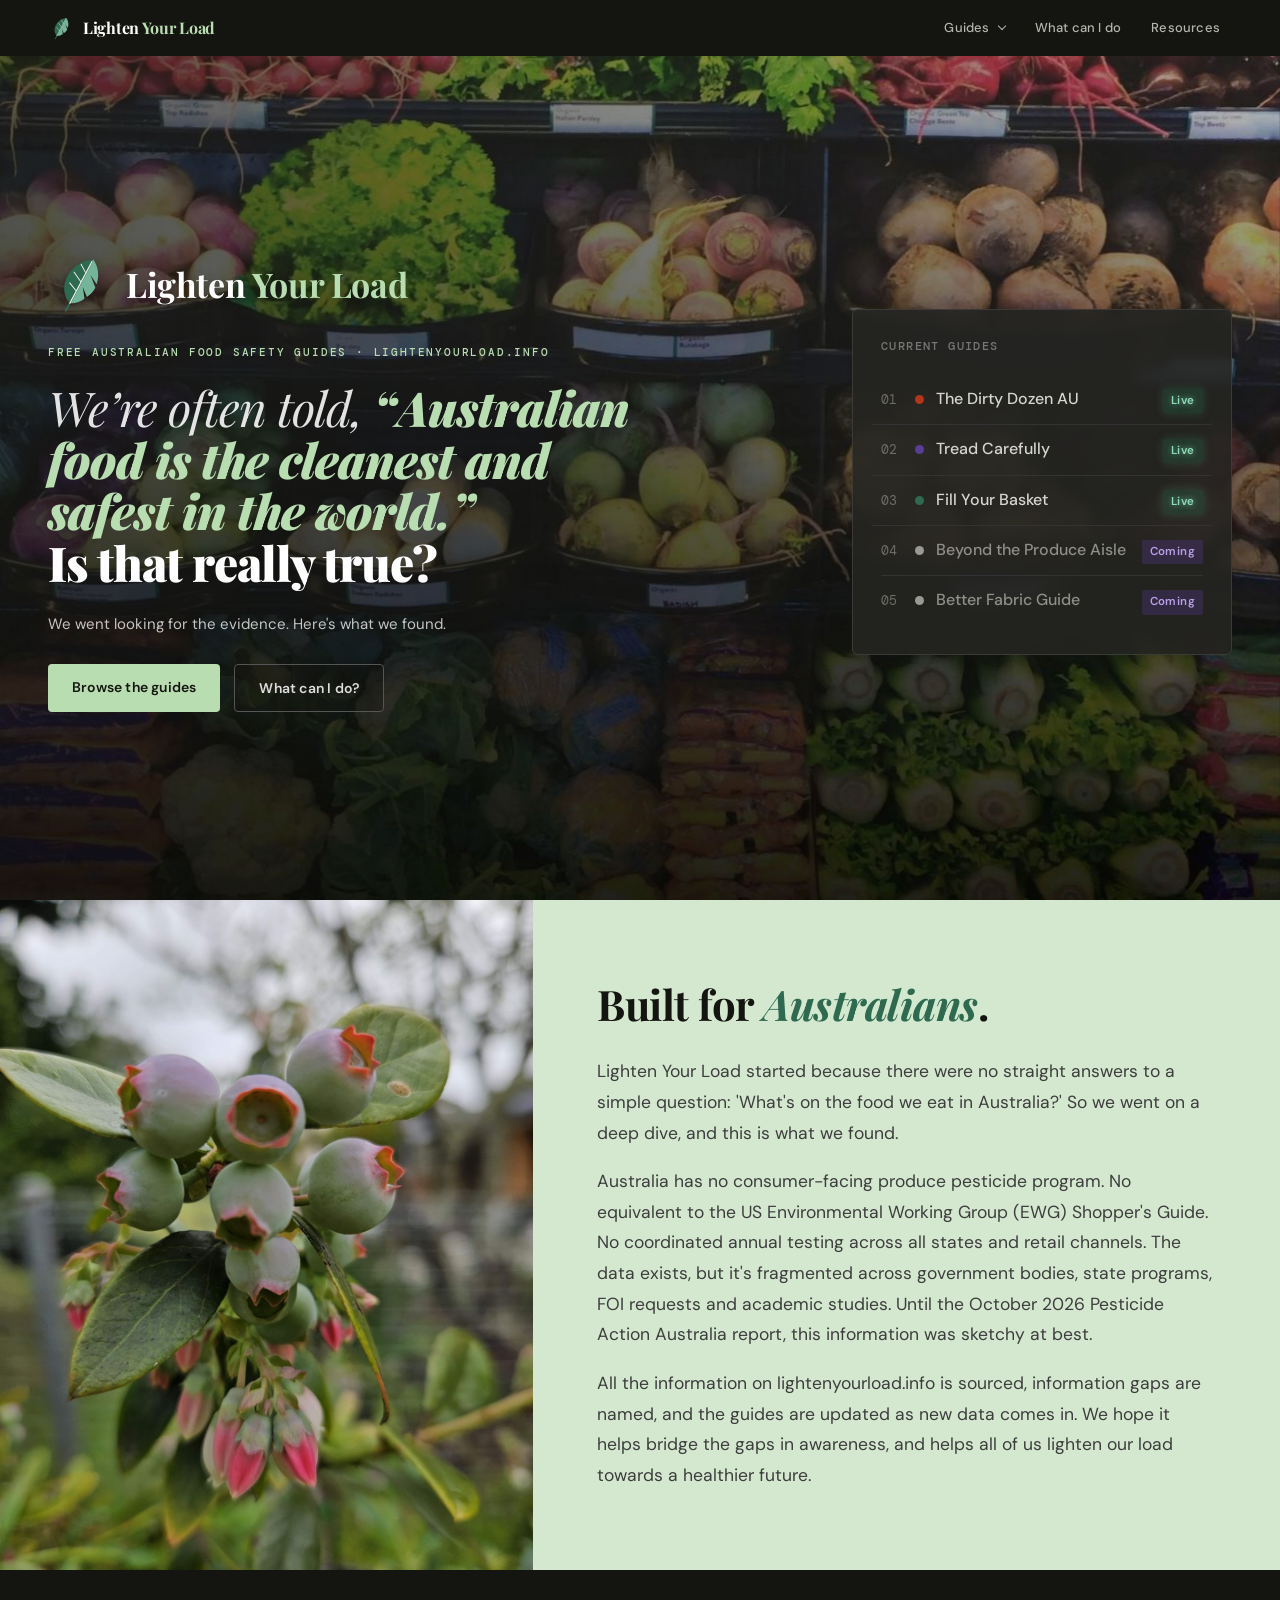
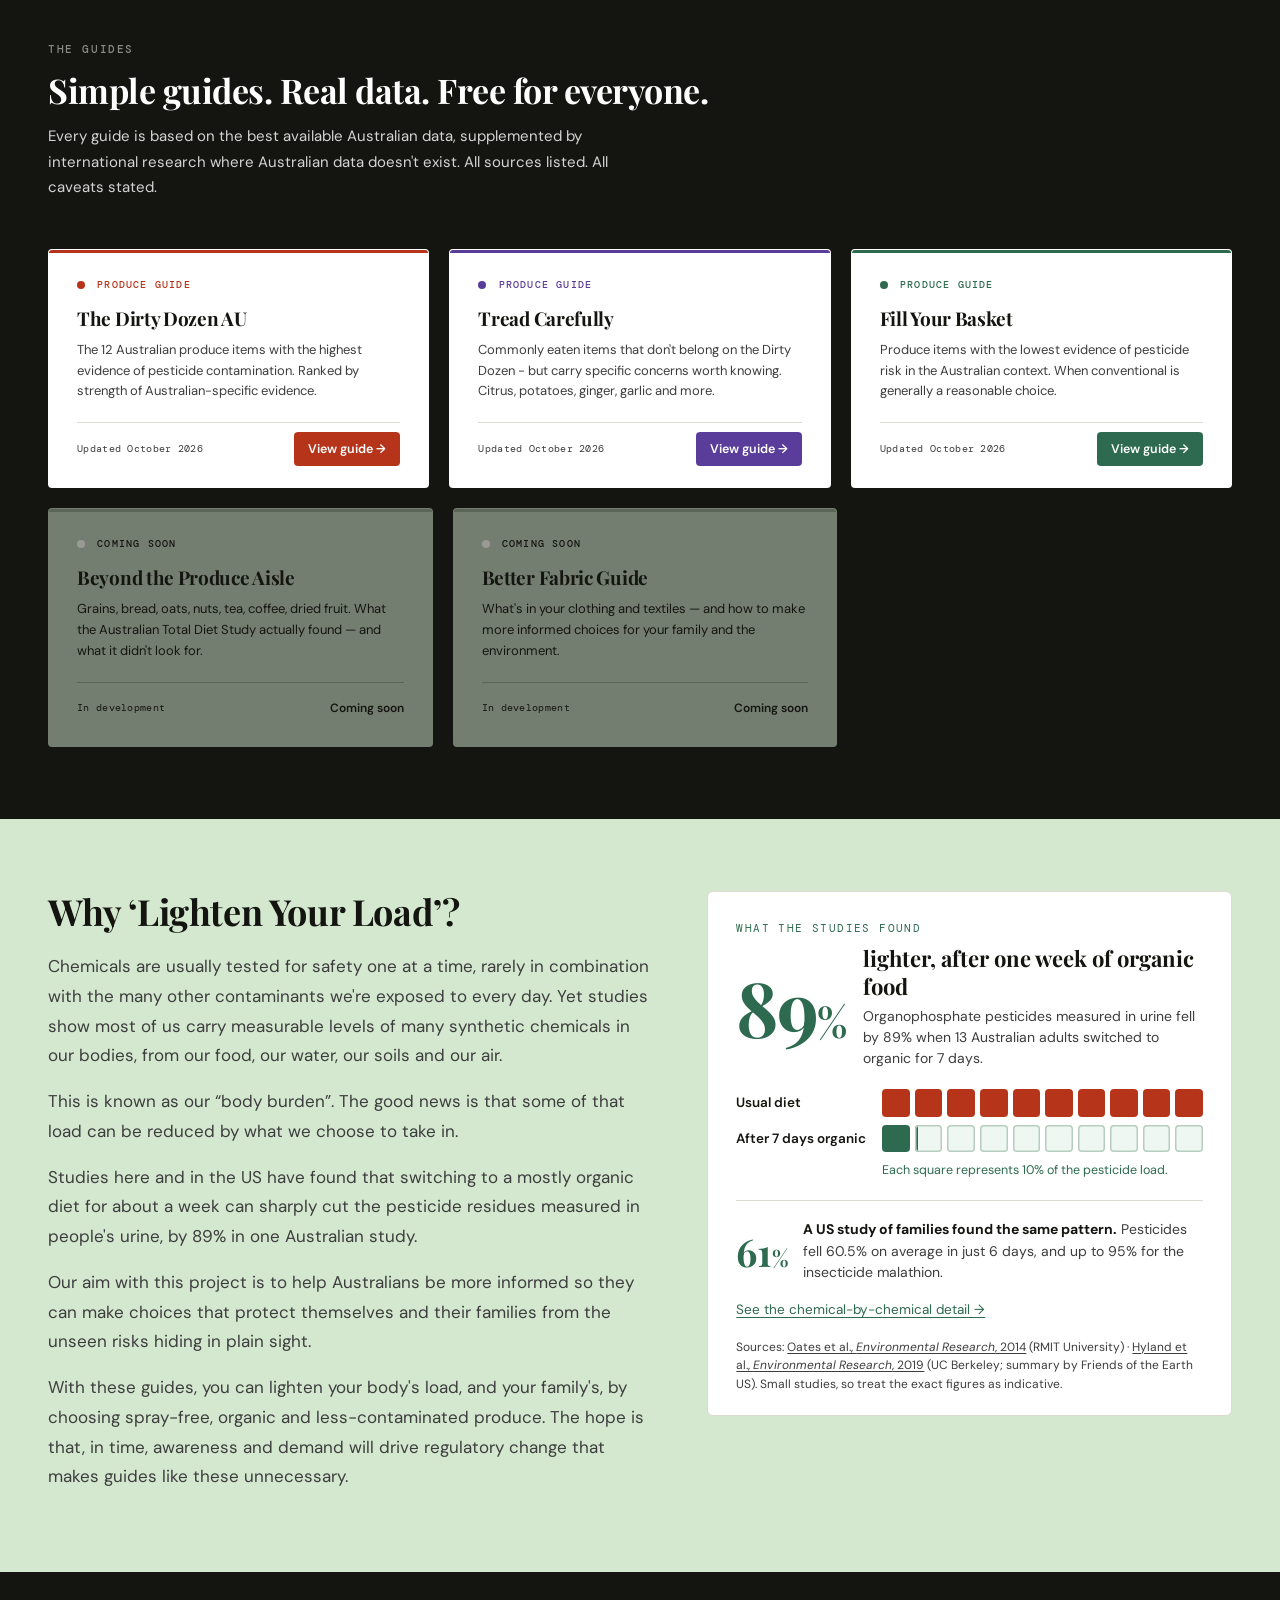
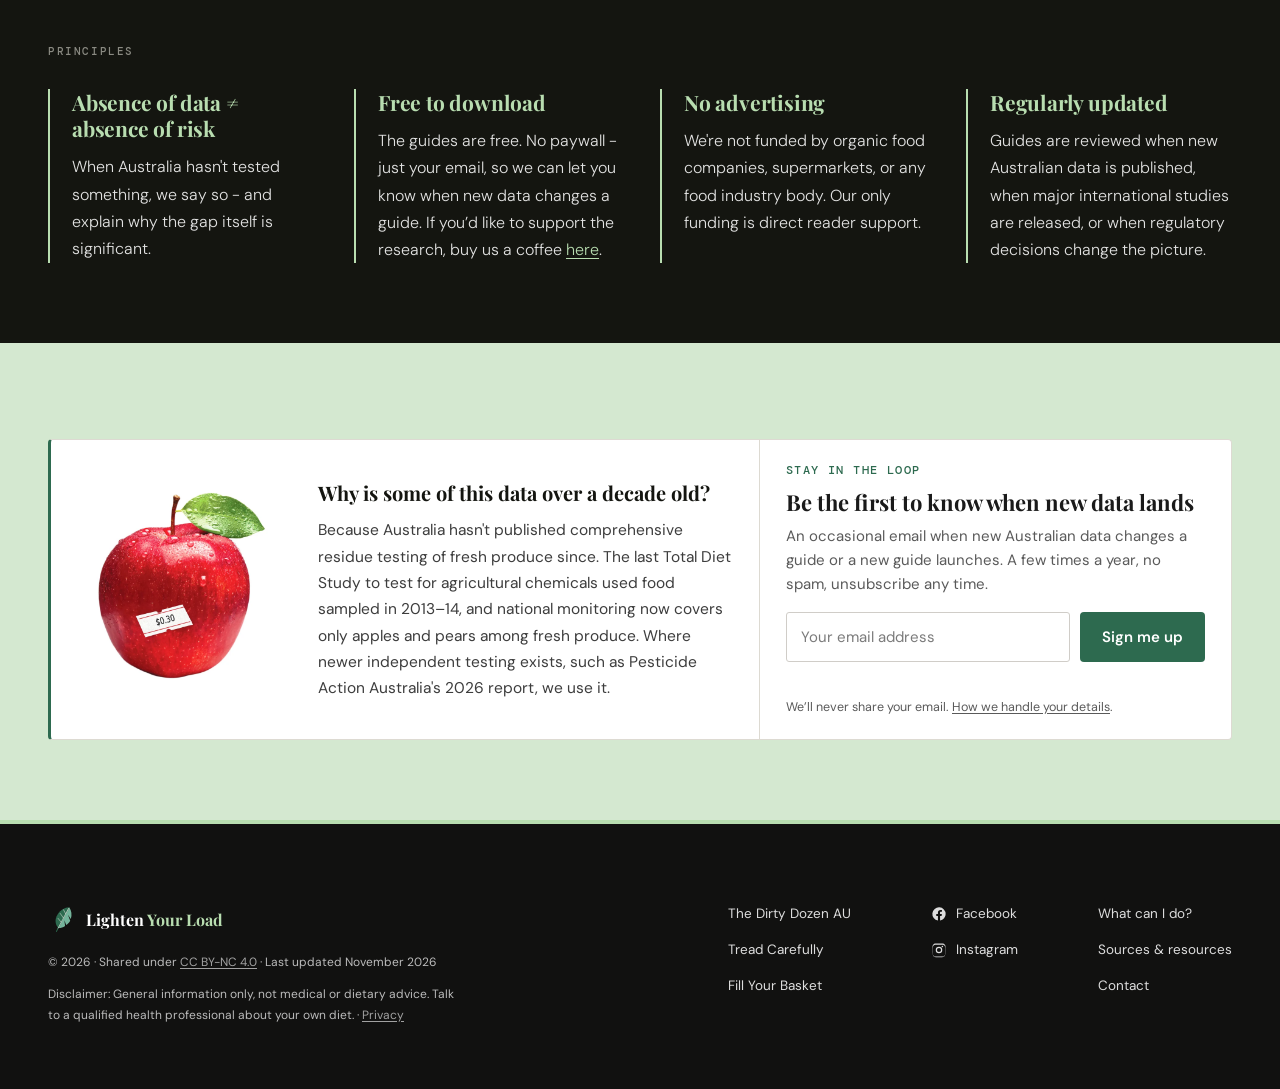
==== index.html @ ba997f18 "Homepage chart: '89% lighter' load chart with red/green squares; US detail behind a toggle Co-Author" ====
<!DOCTYPE html>
<html lang="en">
<head>
<meta charset="UTF-8">
<meta name="viewport" content="width=device-width, initial-scale=1.0">
<script src="analytics.js" async></script>
<title>Lighten Your Load — Free Australian Food Safety Guides</title>
<!-- Link previews (Facebook, LinkedIn, Bluesky, X, messaging apps) -->
<meta name="description" content="The Dirty Dozen, rebuilt from Australian evidence. Lighten Your Load started because there were no straight answers to a simple question: ‘What’s on the food we eat in Australia?’ So we went on a deep dive, and this is what we found.">
<link rel="canonical" href="https://lightenyourload.info/">
<meta property="og:type" content="website">
<meta property="og:site_name" content="Lighten Your Load">
<meta property="og:title" content="Lighten Your Load — Free Australian Food Safety Guides">
<meta property="og:description" content="The Dirty Dozen, rebuilt from Australian evidence. Lighten Your Load started because there were no straight answers to a simple question: ‘What’s on the food we eat in Australia?’ So we went on a deep dive, and this is what we found.">
<meta property="og:url" content="https://lightenyourload.info/">
<meta property="og:image" content="https://lightenyourload.info/og-home-2.jpg">
<meta property="og:image:width" content="1200">
<meta property="og:image:height" content="630">
<meta property="og:locale" content="en_AU">
<meta name="twitter:card" content="summary_large_image">
<script>document.documentElement.classList.add('js');</script>
<link href="https://fonts.googleapis.com/css2?family=Playfair+Display:ital,wght@0,400;0,700;0,900;1,400&family=DM+Sans:wght@300;400;500;600&family=DM+Mono:wght@400;500&display=swap" rel="stylesheet">
<style>
*,*::before,*::after{box-sizing:border-box;margin:0;padding:0}

:root {
  --ink:       #141510;
  --ink-mid:   #1a1a1a;
  --ink-muted: #3d3d3d;
  --bg:        #f8f6f0;
  --surface:   #ffffff;
  --rule:      #dddad2;
  --dirty:     #b5341a;
  --dirty-lt:  #fdf1ee;
  --tread:     #5a3d9a;
  --tread-lt:  #f5f2fd;
  --clean:     #2d6a4f;
  --clean-lt:  #eef7f2;
  --pantry:    #8a6520;
  --pantry-lt: #fdf5e6;
  --fabric:    #1a5a7a;
  --fabric-lt: #eaf4f8;
  --gold:      #b8ddb0;
  --green-bg:  #d4e8d0;   /* light strip colour */
  --dark-cell: #1e1e1b;   /* card colour on dark strips */
  --dark-rule: #2c2c28;   /* rules on dark strips */

  /* ── IMAGES: swap these paths for your own files ── */
  --hero-img:  url('hero-produce.jpg');
  --about-img: url('about.jpg');
}

html { scroll-behavior: smooth; }

body {
  font-family: 'DM Sans', sans-serif;
  background: var(--green-bg);
  color: var(--ink);
  line-height: 1.6;
}

/* ── NAV ── */
nav {
  background: var(--ink);
  padding: 0 48px;
  display: flex;
  align-items: center;
  justify-content: space-between;
  height: 56px;
  position: sticky;
  top: 0;
  z-index: 100;
}

.nav-logo {
  font-family: 'Playfair Display', serif;
  font-size: 16px;
  font-weight: 700;
  color: white;
  letter-spacing: -0.3px;
}

.nav-logo span { color: var(--gold); }

.nav-links {
  display: flex;
  gap: 32px;
  list-style: none;
}

.nav-links a {
  font-size: 13px;
  font-weight: 500;
  color: #aaa;
  text-decoration: none;
  letter-spacing: 0.3px;
  transition: color .2s;
}

.nav-links a:hover { color: white; }

/* ── HERO (strip 1: photo) ── */
.hero {
  /* dark overlay keeps the text readable over the photo;
     if the image is missing, the plain dark colour shows */
  background: #141510;
  isolation: isolate;   /* keeps the photo/overlay layers inside the hero */
  color: white;
  padding: 80px 48px 72px;
  min-height: min(calc(100vh - 56px), 900px);   /* fallback */
  min-height: min(calc(100svh - 56px), 900px);  /* fill the screen below the nav */
  display: grid;
  grid-template-columns: 1fr 380px;
  gap: 48px;
  align-items: center;
  position: relative;
  overflow: hidden;
}

/* photo layer: drifts slower than the page on scroll (parallax) */
.hero::before {
  content: '';
  position: absolute;
  inset: -18% 0 0 0;
  background: var(--hero-img) center / cover no-repeat;
  transform: translate3d(0, var(--parallax, 0px), 0);
  will-change: transform;
  filter: brightness(1.35) saturate(1.05);
  z-index: -2;
}

/* overlay layer: keeps the text readable */
.hero::after {
  content: '';
  position: absolute;
  inset: 0;
  background: linear-gradient(90deg, rgba(20,21,16,.62) 0%, rgba(20,21,16,.34) 55%, rgba(20,21,16,.10) 100%);
  z-index: -1;
}

.hero-brand { display: flex; align-items: center; gap: 14px; margin-bottom: 28px; }
.hero-brand img { width: 64px; height: 64px; filter: drop-shadow(0 2px 6px rgba(0,0,0,.35)); }
.hero-brand > span { font-family: 'Playfair Display', serif; font-size: 34px; font-weight: 700; color: #fff; letter-spacing: -0.4px; text-shadow: 0 2px 10px rgba(0,0,0,.35); }
.hero-brand > span span { color: var(--gold); }
@media (max-width: 767px) { .hero-brand { gap: 10px; margin-bottom: 20px; padding-right: 56px; } .hero-brand img { width: 44px; height: 44px; } .hero-brand > span { font-size: 24px; } }

.hero-kicker {
  font-family: 'DM Mono', monospace;
  font-size: 11px;
  font-weight: 500;
  letter-spacing: 1.8px;
  text-transform: uppercase;
  color: var(--gold);
  margin-bottom: 20px;
}

.hero h1 {
  font-family: 'Playfair Display', serif;
  font-size: 48px;
  font-weight: 900;
  line-height: 1.08;
  letter-spacing: -1px;
  margin-bottom: 24px;
}

.hero h1 em {
  display: block;
  font-style: italic;
  color: var(--gold);
  text-wrap: balance;   /* if it must wrap, break into even lines (no orphaned "world.") */
}

.hero h1 em .hero-lead {
  color: rgba(255,255,255,.88);
  font-weight: 400;
}

.hero-sub {
  font-size: 15px;
  font-weight: 400;
  color: rgba(255,255,255,.75);
  margin-bottom: 28px;
  line-height: 1.5;
}

.hero-actions {
  display: flex;
  gap: 14px;
  flex-wrap: wrap;
}

.btn {
  display: inline-block;
  padding: 12px 24px;
  border-radius: 4px;
  font-size: 14px;
  font-weight: 600;
  text-decoration: none;
  letter-spacing: 0.2px;
  transition: all .2s;
}

.btn-primary {
  background: var(--gold);
  color: var(--ink);
}

.btn-primary:hover { background: #a8d49e; }

.btn-ghost {
  border: 1px solid #555;
  color: #ddd;
  background: rgba(20,21,16,.35);
}

.btn-ghost:hover { border-color: #999; color: white; }

/* HERO CARD */
.hero-card {
  background: rgba(37,37,34,.88);
  backdrop-filter: blur(6px);
  -webkit-backdrop-filter: blur(6px);
  border: 1px solid #3a3a36;
  border-radius: 6px;
  padding: 28px;
}

.hero-card-title {
  font-family: 'DM Mono', monospace;
  font-size: 11.5px;
  font-weight: 500;
  letter-spacing: 1.4px;
  text-transform: uppercase;
  color: #777;
  margin-bottom: 18px;
}

.hero-stat-row {
  display: flex;
  align-items: baseline;
  gap: 12px;
  padding: 11px 0;
  border-bottom: 1px solid #333;
}

.hero-stat-row:last-child { border-bottom: none; }

/* live guides in the box are links */
a.hero-stat-row { color: inherit; text-decoration: none; margin: 0 -10px; padding-left: 10px; padding-right: 10px; border-radius: 3px; transition: background .2s; }
a.hero-stat-row:hover, a.hero-stat-row:focus-visible { background: rgba(255,255,255,.06); }
a.hero-stat-row:hover .stat-label, a.hero-stat-row:focus-visible .stat-label { color: #fff; }
a.hero-stat-row .stat-label::after { content: ' →'; opacity: 0; transition: opacity .2s; }
a.hero-stat-row:hover .stat-label::after, a.hero-stat-row:focus-visible .stat-label::after { opacity: .7; }

/* coming-soon rows: quieter text to match their grey dots */
div.hero-stat-row .stat-label { color: #8f8f88; }

/* live guides light up like neon: each dot and its Live badge flicker on in turn, then hum softly.
   Coming-soon dots stay still. */
.dot-dirty { --glow: #e0573a; }
.dot-tread { --glow: #9b7ae0; }
.dot-clean { --glow: #4fb889; }
@keyframes neon-on {
  0%, 9%, 13%, 24%, 33%   { opacity: .18; box-shadow: none; }
  10%, 12%, 25%, 32%      { opacity: 1; box-shadow: 0 0 6px var(--glow); }
  45%                     { opacity: 1; box-shadow: 0 0 6px var(--glow), 0 0 16px var(--glow); }
  100%                    { opacity: 1; box-shadow: 0 0 0 transparent; }   /* glow fades, leaving the crisp dot */
}
@keyframes neon-on-badge {
  0%, 9%, 13%, 24%, 33%   { opacity: .25; text-shadow: none; box-shadow: none; }
  10%, 12%, 25%, 32%      { opacity: 1; text-shadow: 0 0 6px rgba(125,204,168,.6); }
  45%, 100%               { opacity: 1; text-shadow: 0 0 6px rgba(125,204,168,.75), 0 0 14px rgba(125,204,168,.35); box-shadow: 0 0 10px rgba(79,184,137,.25); }
}
@keyframes neon-hum-badge {
  0%, 100% { text-shadow: 0 0 6px rgba(125,204,168,.75), 0 0 14px rgba(125,204,168,.35); box-shadow: 0 0 10px rgba(79,184,137,.25); }
  50%      { text-shadow: 0 0 4px rgba(125,204,168,.5),  0 0 9px rgba(125,204,168,.2);   box-shadow: 0 0 6px rgba(79,184,137,.15); }
}
a.hero-stat-row .stat-dot { opacity: .18; animation: neon-on 2.2s linear var(--d, .4s) forwards; }
a.hero-stat-row .badge-live { opacity: .25; animation: neon-on-badge 1.4s linear calc(var(--d, .4s) + .08s) forwards, neon-hum-badge 3.6s ease-in-out 3.4s infinite; }  /* once all three are lit, the Live markers glow up and down together */
a.hero-stat-row:nth-child(2) { --d: .4s; }
a.hero-stat-row:nth-child(3) { --d: 1.1s; }
a.hero-stat-row:nth-child(4) { --d: 1.8s; }
.badge-live { color: #8fdcb8; }
@media (prefers-reduced-motion: reduce) {
  a.hero-stat-row .stat-dot { animation: none; opacity: 1; }
  a.hero-stat-row .badge-live { animation: none; opacity: 1; text-shadow: 0 0 6px rgba(125,204,168,.6); }
}

.stat-num {
  font-family: 'DM Mono', monospace;
  font-size: 12.5px;
  color: #6e6e68;
  width: 22px;
  flex-shrink: 0;
}

.stat-dot {
  width: 9px;
  height: 9px;
  border-radius: 50%;
  flex-shrink: 0;
}

.dot-dirty { background: var(--dirty); }
.dot-tread { background: var(--tread); }
.dot-clean { background: var(--clean); }
.dot-soon  { background: #9a9a94; }

.stat-label {
  font-size: 16px;
  font-weight: 500;
  color: #d6d6d0;
  flex: 1;
}

.stat-badge {
  font-size: 11.5px;
  font-weight: 600;
  padding: 3px 8px;
  border-radius: 2px;
  letter-spacing: 0.4px;
}

.badge-live { background: rgba(45,106,79,0.3); }
.badge-soon { background: rgba(90,61,154,0.3); color: #b8a0e8; }

/* ── ABOUT STRIP (strip 2: light green) ── */
.about-strip {
  background: var(--green-bg);
  color: var(--ink);
  display: grid;
  grid-template-columns: minmax(0, 5fr) minmax(0, 7fr);
  align-items: stretch;
}

.about-media {
  background: var(--about-img) 50% 38% / cover no-repeat, var(--dark-cell); /* 38% keeps the berry cluster in frame */
  min-height: 420px;
}

.about-body {
  padding: 80px 64px;
  max-width: 820px;
}

.about-strip h2 {
  font-family: 'Playfair Display', serif;
  font-size: 42px;
  font-weight: 700;
  line-height: 1.15;
  letter-spacing: -0.5px;
  margin-bottom: 28px;
}

.about-strip h2 em { font-style: italic; color: var(--clean); }

.about-strip p {
  font-size: 17.5px;
  font-weight: 400;
  color: var(--ink-muted);
  line-height: 1.75;
  margin-bottom: 18px;
}

.about-strip p:last-child { margin-bottom: 0; }

/* ── SECTION HEADERS ── */
.section {
  padding: 72px 48px;
}

.section-kicker {
  font-family: 'DM Mono', monospace;
  font-size: 10.5px;
  font-weight: 500;
  letter-spacing: 1.6px;
  text-transform: uppercase;
  color: var(--ink-muted);
  margin-bottom: 12px;
}

.section-title {
  font-family: 'Playfair Display', serif;
  font-size: 34px;
  font-weight: 700;
  line-height: 1.15;
  letter-spacing: -0.5px;
  margin-bottom: 14px;
}

.section-desc {
  font-size: 15px;
  color: var(--ink-muted);
  max-width: 600px;
  line-height: 1.7;
  margin-bottom: 48px;
}

/* ── GUIDES (strip 3: dark) ── */
#guides { background: var(--ink); color: #fff; }
#guides .section-kicker { color: #8a8a82; }
#guides .section-desc { color: rgba(255,255,255,.82); }
#guides .guide-card { border-color: transparent; color: var(--ink); }
#guides .guide-card:hover { box-shadow: 0 10px 34px rgba(0,0,0,.45); }
#guides .card-coming { opacity: 1; background: rgba(212,232,208,.5); color: var(--ink); }  /* light strip green at 50% */
#guides .card-coming p, #guides .card-coming .guide-meta, #guides .card-coming .tag-coming, #guides .card-coming .action-coming { color: var(--ink); }
#guides .card-coming .guide-card-footer { border-top-color: rgba(20,21,16,.25); }
#guides .card-coming::before { background: rgba(20,21,16,.25); }
.guides-grid {
  display: grid;
  grid-template-columns: repeat(3, 1fr);
  gap: 20px;
  margin-bottom: 20px;
}

.guides-grid-bottom {
  display: grid;
  grid-template-columns: repeat(2, 1fr);
  gap: 20px;
  max-width: 66.66%;
}

.guide-card {
  background: var(--surface);
  border: 1px solid var(--rule);
  border-radius: 4px;
  padding: 28px;
  position: relative;
  overflow: hidden;
  transition: box-shadow .2s, transform .2s;
  text-decoration: none;
  color: inherit;
  display: block;
}

.guide-card:hover {
  box-shadow: 0 8px 32px rgba(0,0,0,0.10);
  transform: translateY(-2px);
}

.guide-card::before {
  content: '';
  position: absolute;
  top: 0; left: 0; right: 0;
  height: 3px;
}

.card-dirty::before   { background: var(--dirty); }
.card-tread::before   { background: var(--tread); }
.card-clean::before   { background: var(--clean); }
.card-coming::before  { background: var(--rule); }

.guide-tag {
  font-family: 'DM Mono', monospace;
  font-size: 9.5px;
  font-weight: 500;
  letter-spacing: 1.2px;
  text-transform: uppercase;
  margin-bottom: 14px;
  display: flex;
  align-items: center;
  gap: 8px;
}

.tag-dirty   { color: var(--dirty); }
.tag-tread   { color: var(--tread); }
.tag-clean   { color: var(--clean); }
.tag-coming  { color: var(--ink-muted); }

.guide-card h3 {
  font-family: 'Playfair Display', serif;
  font-size: 19px;
  font-weight: 700;
  line-height: 1.2;
  margin-bottom: 10px;
  letter-spacing: -0.3px;
}

.guide-card p {
  font-size: 13px;
  color: var(--ink-muted);
  line-height: 1.6;
  margin-bottom: 20px;
}

.guide-card-footer {
  display: flex;
  align-items: center;
  justify-content: space-between;
  padding-top: 16px;
  border-top: 1px solid var(--rule);
}

.guide-meta {
  font-family: 'DM Mono', monospace;
  font-size: 10px;
  color: var(--ink-muted);
  letter-spacing: 0.3px;
}

.guide-action {
  font-size: 12px;
  font-weight: 600;
  text-decoration: none;
  display: flex;
  align-items: center;
  gap: 4px;
}

.action-dirty   { color: var(--dirty); }
.action-tread   { color: var(--tread); }
.action-clean   { color: var(--clean); }
.action-coming  { color: var(--ink-muted); }

/* "View guide" as a small coloured button. The negative margin cancels the
   button's vertical padding, so the card footer keeps its original height. */
.action-dirty, .action-tread, .action-clean {
  color: #fff;
  padding: 7px 14px;
  margin: -7px 0;
  border-radius: 4px;
  font-size: 12.5px;
  transition: filter .2s;
}
.action-dirty { background: var(--dirty); }
.action-tread { background: var(--tread); }
.action-clean { background: var(--clean); }
.guide-card:hover .guide-action:not(.action-coming) { filter: brightness(.88); }

.card-coming {
  opacity: .65;
  cursor: default;
}
.card-coming:hover { transform: none; box-shadow: none; }

/* ── WHY (strip 4: light green) ── */
.why-section { background: var(--green-bg); color: var(--ink); padding: 72px 48px 80px; }
@media (max-width: 767px) { .why-section { padding: 48px 20px 56px; } }

/* ── PRINCIPLES (strip 5: dark) ── */
.principles-section {
  background: var(--ink);
  color: white;
  padding: 72px 48px 80px;
}

.principles-section .section-kicker { color: #8a8a82; margin-bottom: 28px; }

/* "Why Lighten Your Load?" intro at the top of the Principles strip */
.lyl-why { display: grid; grid-template-columns: minmax(0, 1.15fr) minmax(0, 1fr); gap: 56px; align-items: start; }
.lyl-why h2 { font-family: 'Playfair Display', serif; font-size: 36px; font-weight: 700; line-height: 1.15; letter-spacing: -0.4px; color: var(--ink); margin-bottom: 20px; }
.lyl-why p { font-size: 17px; font-weight: 400; line-height: 1.75; color: var(--ink-muted); margin-bottom: 16px; }
.lyl-why-text p:last-child { margin-bottom: 0; }

@media (max-width: 1000px) {
  .lyl-why { grid-template-columns: 1fr; gap: 32px; }
}
@media (max-width: 767px) {
  .lyl-why h2 { font-size: 27px; }
  .lyl-why p { font-size: 16px; }
}

.principles-grid {
  display: grid;
  grid-template-columns: repeat(4, 1fr);
  gap: 40px;
}

.principle {
  padding-left: 22px;
  border-left: 2px solid var(--gold);
}

.principle h4 {
  font-family: 'Playfair Display', serif;
  font-size: 21px;
  font-weight: 700;
  color: var(--gold);
  margin-bottom: 12px;
  letter-spacing: -0.2px;
  line-height: 1.25;
}

.principle p {
  font-size: 16px;
  font-weight: 300;
  color: rgba(255,255,255,.88);
  line-height: 1.7;
}

.principle a { color: var(--gold); text-decoration: underline; text-underline-offset: 3px; }
.principle a:hover { color: #fff; }

/* ── METHODOLOGY (strip 5: light green) ── */
.method-section {
  padding: 72px 48px 80px;
}

.method-grid {
  display: grid;
  grid-template-columns: repeat(5, 1fr);
  gap: 1px;
  margin-top: 40px;
  background: var(--rule);
  border: 1px solid var(--rule);
  border-radius: 4px;
  overflow: hidden;
}

.method-cell {
  background: var(--surface);
  padding: 24px;
}

.method-num {
  font-family: 'DM Mono', monospace;
  font-size: 28px;
  font-weight: 500;
  color: var(--clean);
  margin-bottom: 10px;
  line-height: 1;
}

.method-cell h4 {
  font-size: 14.5px;
  font-weight: 600;
  color: var(--ink);
  margin-bottom: 8px;
}

.method-cell p {
  font-size: 13.5px;
  color: var(--ink-muted);
  line-height: 1.6;
}

.stars {
  list-style: none;
  margin-top: 10px;
  display: flex;
  flex-direction: column;
  gap: 3px;
}

.stars li {
  font-size: 13.5px;
  color: var(--ink-muted);
}

.stars span {
  color: var(--clean);
  letter-spacing: 1px;
  display: inline-block;
  min-width: 56px;
}

.data-age {
  margin-top: 24px;
  background: var(--surface);
  border: 1px solid var(--rule);
  border-left: 3px solid var(--clean);
  border-radius: 4px;
  padding: 22px 26px;
}

.data-age h3 {
  font-family: 'Playfair Display', serif;
  font-size: 20px;
  font-weight: 700;
  color: var(--ink);
  margin-bottom: 8px;
}

.data-age p {
  font-size: 15.5px;
  line-height: 1.7;
  color: var(--ink-muted);
  max-width: 78ch;
}

.data-row {
  display: grid;
  grid-template-columns: minmax(0, 3fr) minmax(0, 2fr);
  margin-top: 24px;
  background: var(--surface);
  border: 1px solid var(--rule);
  border-left: 3px solid var(--clean);
  border-radius: 4px;
}

.data-row .data-age {
  margin-top: 0;
  background: none;
  border: 0;
  border-radius: 0;
}

.data-row .data-age {
  display: grid;
  grid-template-columns: 34% 1fr;
  padding: 0;
}

.data-age-img {
  width: 100%;
  height: 100%;
  min-height: 200px;
  object-fit: contain;
  padding: 18px 0 18px 22px;
  display: block;
}

.data-age-text { padding: 22px 26px; align-self: center; }

.signup-wrap--aside {
  padding: 22px 26px;
  border-left: 1px solid var(--rule);
}

@media (max-width: 820px) {
  .data-row { grid-template-columns: 1fr; }
  .data-row .data-age { grid-template-columns: 1fr; }
  .data-age-img { height: 190px; min-height: 0; object-fit: contain; object-position: center bottom; background: #fff; padding: 16px 0 0; margin-bottom: 0; }
  .data-age-text { padding-top: 10px; }
  .signup-wrap--aside {
    border-left: 0;
    border-top: 1px solid var(--rule);
    margin: 0 26px;
    padding: 20px 0 22px;
  }
}

.ai-note {
  margin-top: 24px;
  background: var(--surface);
  border: 1px solid var(--rule);
  border-left: 3px solid var(--clean);
  border-radius: 4px;
  padding: 20px 24px;
  max-width: 760px;
}

.ai-note h4 {
  font-family: 'DM Mono', monospace;
  font-size: 11px;
  font-weight: 500;
  letter-spacing: 1.4px;
  text-transform: uppercase;
  color: var(--clean);
  margin-bottom: 8px;
}

.ai-note p {
  font-size: 15px;
  color: var(--ink-mid);
  line-height: 1.65;
}

/* ── MOTION ── */
/* Hero eases in on load */
@keyframes rise {
  from { opacity: 0; transform: translateY(14px); }
  to   { opacity: 1; transform: none; }
}
.js .hero-kicker,
.js .hero h1,
.js .hero-sub,
.js .hero-actions,
.js .hero-card { animation: rise .9s cubic-bezier(.2,.65,.3,1) both; }
.js .hero h1      { animation-delay: .08s; }
.js .hero-sub     { animation-delay: .2s; }
.js .hero-actions { animation-delay: .3s; }
.js .hero-card    { animation-delay: .4s; }

/* Sections fade up as they scroll into view; --i staggers siblings */
.js [data-reveal] {
  opacity: 0;
  transform: translateY(18px);
  transition: opacity .8s cubic-bezier(.2,.65,.3,1), transform .8s cubic-bezier(.2,.65,.3,1);
  transition-delay: calc(var(--i, 0) * 90ms);
}
.js [data-reveal].is-visible {
  opacity: var(--reveal-to, 1);
  transform: none;
}
.card-coming { --reveal-to: .65; }

@media (prefers-reduced-motion: reduce) {
  .js .hero-kicker, .js .hero h1, .js .hero-sub, .js .hero-actions, .js .hero-card { animation: none; }
  .js [data-reveal] { opacity: var(--reveal-to, 1); transform: none; transition: none; }
  .hero::before { transform: none; }
}

@media print {
  .js [data-reveal], .js .hero-kicker, .js .hero h1, .js .hero-sub, .js .hero-actions, .js .hero-card {
    opacity: var(--reveal-to, 1) !important; transform: none !important; animation: none !important;
  }
  .hero::before { transform: none !important; }
}



/* ── LOAD CHART: big number + red/green squares (Nov 2026) ── */
.sr-only { position: absolute; width: 1px; height: 1px; overflow: hidden; clip: rect(0 0 0 0); white-space: nowrap; }
.load-hero { display: grid; grid-template-columns: auto minmax(0, 1fr); gap: 18px; align-items: center; margin: 4px 0 20px; }
.load-big { font-family: 'Playfair Display', serif; font-weight: 700; font-size: 76px; line-height: .9; letter-spacing: -2px; color: var(--clean); }
.load-big span { font-size: .55em; }
.load-hero .drop-title { margin-bottom: 6px; }
.load-hero .drop-desc { margin-bottom: 0 !important; }
.load-grid { display: grid; grid-template-columns: auto minmax(0, 1fr); gap: 8px 16px; align-items: center; }
.load-lab { font-size: 13.5px; font-weight: 600; color: var(--ink); white-space: nowrap; }
.load-blocks { display: grid; grid-template-columns: repeat(10, minmax(0, 1fr)); gap: 5px; }
.load-blocks i { display: block; aspect-ratio: 1; border-radius: 4px; background: var(--dirty); }
.load-blocks.after i { background: var(--clean-lt); box-shadow: inset 0 0 0 1.5px #b7cdbf; }
.load-blocks.after i.on { background: var(--clean); box-shadow: none; }
.load-blocks.after i.part { background: linear-gradient(90deg, var(--clean) 0 10%, var(--clean-lt) 10%); }
.load-key { grid-column: 2; font-size: 12.5px !important; font-weight: 600; color: var(--clean) !important; margin: 2px 0 0 !important; line-height: 1.4 !important; }
.load-us { display: grid; grid-template-columns: auto minmax(0, 1fr); gap: 14px; align-items: center; margin-top: 20px; padding-top: 18px; border-top: 1px solid var(--rule); }
.load-us-big { font-family: 'Playfair Display', serif; font-weight: 700; font-size: 38px; line-height: 1; color: var(--clean); }
.load-us-big span { font-size: .6em; }
.load-us p { font-size: 14px !important; line-height: 1.55 !important; color: var(--ink-muted); margin: 0 !important; }
.load-us strong { color: var(--ink); }
.load-detail { margin-top: 12px; }
.load-detail summary { cursor: pointer; font-size: 13.5px; color: var(--clean); text-decoration: underline; text-underline-offset: 3px; list-style: none; display: inline-block; }
.load-detail summary::-webkit-details-marker { display: none; }
.load-detail[open] summary { margin-bottom: 14px; }
@media (max-width: 600px) {
  .load-big { font-size: 60px; }
  .load-grid { grid-template-columns: minmax(0, 1fr); gap: 6px; }
  .load-key { grid-column: 1; }
  .load-blocks { gap: 4px; }
}

/* ── PESTICIDE DROP CHART (replaces video) ── */
.lyl-chart { margin: 0; background: var(--surface); border: 1px solid var(--rule); border-radius: 6px; padding: 28px 28px 22px; position: relative; }
.drop-kicker { font-family: 'DM Mono', monospace; font-size: 11px; letter-spacing: 1.4px; text-transform: uppercase; color: var(--clean); margin-bottom: 8px; }
.drop-title { font-family: 'Playfair Display', serif; font-size: 22px; line-height: 1.25; color: var(--ink); margin-bottom: 6px; }
.drop-desc { font-size: 14px !important; line-height: 1.5 !important; color: var(--ink-muted); margin-bottom: 18px !important; }
.drop-group + .drop-group { margin-top: 20px; padding-top: 16px; border-top: 1px solid var(--rule); }
.drop-study { font-size: 13px; color: var(--ink-muted); margin-bottom: 10px; }
.drop-study strong { color: var(--ink); }
.drop-list { list-style: none; margin: 0; padding: 0; display: flex; flex-direction: column; gap: 10px; }
.drop-row { display: grid; grid-template-columns: minmax(0, 11em) minmax(0, 1fr) 3.4em; align-items: center; gap: 12px; border-radius: 4px; outline: none; }
.drop-row:focus-visible { box-shadow: 0 0 0 2px var(--clean); }
.drop-label { font-size: 13.5px; line-height: 1.3; color: var(--ink); }
.drop-sub { display: block; font-size: 11.5px; color: var(--ink-muted); }
.drop-track { height: 14px; background: var(--clean-lt); border-radius: 0 4px 4px 0; }
.drop-bar { display: block; height: 100%; width: var(--v); background: var(--clean); border-radius: 0 4px 4px 0; transition: filter .15s; }
.drop-row:hover .drop-bar, .drop-row:focus-visible .drop-bar { filter: brightness(1.18); }
.drop-val { font-family: 'DM Mono', monospace; font-size: 14px; font-weight: 500; color: var(--ink); text-align: right; font-variant-numeric: tabular-nums; }
.drop-avg { font-size: 13.5px !important; margin: 12px 0 0 !important; color: var(--ink-muted); }
.drop-avg strong { color: var(--ink); }
.lyl-chart figcaption { margin-top: 16px; font-size: 12px; line-height: 1.55; color: var(--ink-muted); }
.lyl-chart figcaption a { color: inherit; text-decoration: underline; text-underline-offset: 2px; }
.drop-tip { position: absolute; z-index: 5; background: var(--ink); color: #fff; font-size: 12px; line-height: 1.4; padding: 6px 10px; border-radius: 4px; pointer-events: none; max-width: 260px; }
@media (max-width: 767px) {
  .lyl-chart { padding: 22px 18px 18px; }
  .drop-row { grid-template-columns: minmax(0, 1fr) 3.2em; row-gap: 4px; }
  .drop-label { grid-column: 1 / -1; }
  .drop-title { font-size: 19px; }
}

/* ── FOOTER COLUMNS ── */
/* Brand + disclaimer on the left; the three link groups clustered on the right, ending flush with the content above */
.footer-grid { display: flex; align-items: flex-start; column-gap: 80px; }
.footer-brand { flex: 0 1 420px; margin-right: auto; }
.footer-col li { display: flex; }
.footer-col a { line-height: 20px; white-space: nowrap; }
@media (min-width: 768px) and (max-width: 1100px) { .footer-grid { column-gap: 40px; } .footer-brand { flex-basis: 320px; } }
.footer-col h4 { font-family: 'DM Mono', monospace; font-size: 11px; font-weight: 500; letter-spacing: 1.4px; text-transform: uppercase; color: var(--gold); margin-bottom: 14px; }
.footer-col ul { list-style: none; margin: 0; padding: 0; display: flex; flex-direction: column; gap: 16px; }
.footer-col a { font-size: 13.5px; color: #ddd; text-decoration: none; display: inline-flex; align-items: center; gap: 9px; }
.footer-col a:hover, .footer-col a:focus-visible { color: #fff; text-decoration: underline; text-underline-offset: 3px; }
.footer-col svg { width: 16px; height: 16px; flex-shrink: 0; fill: currentColor; }
@media (max-width: 767px) { .footer-grid { display: grid; grid-template-columns: 1fr 1fr; gap: 32px 24px; } .footer-brand { grid-column: 1 / -1; } }

/* ── FOOTER ── */
footer {
  background: #111110;
  padding: 80px 48px 64px;
  border-top: 4px solid var(--gold);
}

.footer-brand h3 {
  font-family: 'Playfair Display', serif;
  font-size: 16px;
  font-weight: 700;
  color: white;
  margin-bottom: 18px;
}

.footer-brand h3 span { color: var(--gold); }

.footer-brand p {
  font-size: 12px;
  color: #bbb;
  line-height: 1.7;
  max-width: 560px;
}

.footer-brand p + p { margin-top: 12px; }

.footer-brand a { color: inherit; text-decoration: underline; text-underline-offset: 2px; opacity: .85; }

/* ── TABLET ── */
@media (max-width: 1100px) {
  .principles-grid { grid-template-columns: repeat(2, 1fr); gap: 32px 40px; }
  .method-grid { grid-template-columns: repeat(3, 1fr); }
  .about-body { padding: 64px 40px; }
  .about-strip h2 { font-size: 36px; }
}

/* ── MOBILE ── */
@media (max-width: 767px) {

  nav {
    padding: 0 16px;
    height: 48px;
  }
  .nav-links {
    gap: 12px;
    overflow-x: auto;
    -webkit-overflow-scrolling: touch;
    padding-right: 4px;
  }
  .nav-links a {
    font-size: 11px;
    white-space: nowrap;
  }

  .hero {
    grid-template-columns: 1fr;
    padding: 48px 20px 40px;
    gap: 32px;
    min-height: calc(100svh - 48px);
  }
  .hero::after {
    background: linear-gradient(180deg, rgba(20,21,16,.80) 0%, rgba(20,21,16,.65) 100%);
  }
  .hero h1 { font-size: 34px; letter-spacing: -0.5px; }
  .hero-card { padding: 20px; }
  .hero-stat-row { gap: 9px; }
  .stat-label { font-size: 15px; }
  .stat-num { width: 18px; }
  .btn { padding: 11px 20px; font-size: 14px; }

  .about-strip { grid-template-columns: 1fr; }
  .about-media { min-height: 220px; }
  .about-body { padding: 44px 20px 48px; }
  .about-strip h2 { font-size: 28px; margin-bottom: 20px; }
  .about-strip p { font-size: 16px; }

  .section { padding: 48px 20px; }
  .section-title { font-size: 26px; }
  .section-desc { font-size: 14px; margin-bottom: 32px; }

  .guides-grid { grid-template-columns: 1fr; }
  .guides-grid-bottom { grid-template-columns: 1fr; max-width: 100%; }
  .guide-card { padding: 20px; }

  .principles-section { padding: 48px 20px 56px; }
  .principle h4 { font-size: 19px; }
  .principle p { font-size: 15px; }
  .principles-grid { grid-template-columns: 1fr; gap: 24px; }

  .method-section { padding: 48px 20px; }
  .method-grid { grid-template-columns: 1fr 1fr; }

  footer { padding: 40px 20px 28px; }
}

@media (max-width: 420px) {
  .method-grid { grid-template-columns: 1fr; }
}
</style>
<link rel="stylesheet" href="signup.css">
<link rel="stylesheet" href="dots.css">
<link rel="stylesheet" href="mobile-nav.css">
<link rel="icon" href="favicon.svg" type="image/svg+xml">
<link rel="icon" href="favicon-32.png" sizes="32x32" type="image/png">
<link rel="apple-touch-icon" href="apple-touch-icon.png">
<link rel="stylesheet" href="nav.css">
</head>
<body>

<!-- NAV -->
<nav class="site-nav lyl-nav" aria-label="Main">
  <a href="index.html" class="logo nav-logo lyl-brand"><img src="lyl-mark.svg" alt="" width="26" height="26"><span class="lyl-word">Lighten <span>Your Load</span></span></a>
  <ul class="nav-links">
    <li class="has-sub"><a href="index.html#guides">Guides</a>
      <ul class="nav-sub">
        <li><a href="dirty-dozen.html"><span class="gdot gdot-dirty" aria-hidden="true"></span>The Dirty Dozen AU</a></li>
        <li><a href="tread-carefully.html"><span class="gdot gdot-tread" aria-hidden="true"></span>Tread Carefully</a></li>
        <li><a href="fill-your-basket.html"><span class="gdot gdot-clean" aria-hidden="true"></span>Fill Your Basket</a></li>
      </ul>
    </li>
    <li><a href="what-can-i-do.html">What can I do</a></li>
    <li><a href="resources.html">Resources</a></li>
  </ul>
</nav>

<!-- 1 · HERO (photo) -->
<section class="hero">
  <div class="hero-left">
    <div class="hero-brand"><img src="lyl-mark.svg" alt="" width="64" height="64"><span>Lighten <span>Your Load</span></span></div>
    <div class="hero-kicker">Free Australian food safety guides · lightenyourload.info</div>
    <h1><em><span class="hero-lead">We’re often told,</span> “Australian food is the cleanest and safest in the world.”</em>Is that really true?</h1>
    <p class="hero-sub">We went looking for the evidence. Here's what we found.</p>
    <div class="hero-actions">
      <a href="#guides" class="btn btn-primary">Browse the guides</a>
      <a href="what-can-i-do.html" class="btn btn-ghost">What can I do?</a>
    </div>
  </div>
  <div class="hero-card">
    <div class="hero-card-title">Current guides</div>
    <a class="hero-stat-row is-link" href="dirty-dozen.html">
      <span class="stat-num">01</span>
      <span class="stat-dot dot-dirty"></span>
      <span class="stat-label">The Dirty Dozen AU</span>
      <span class="stat-badge badge-live">Live</span>
    </a>
    <a class="hero-stat-row is-link" href="tread-carefully.html">
      <span class="stat-num">02</span>
      <span class="stat-dot dot-tread"></span>
      <span class="stat-label">Tread Carefully</span>
      <span class="stat-badge badge-live">Live</span>
    </a>
    <a class="hero-stat-row is-link" href="fill-your-basket.html">
      <span class="stat-num">03</span>
      <span class="stat-dot dot-clean"></span>
      <span class="stat-label">Fill Your Basket</span>
      <span class="stat-badge badge-live">Live</span>
    </a>
    <div class="hero-stat-row">
      <span class="stat-num">04</span>
      <span class="stat-dot dot-soon"></span>
      <span class="stat-label">Beyond the Produce Aisle</span>
      <span class="stat-badge badge-soon">Coming</span>
    </div>
    <div class="hero-stat-row">
      <span class="stat-num">05</span>
      <span class="stat-dot dot-soon"></span>
      <span class="stat-label">Better Fabric Guide</span>
      <span class="stat-badge badge-soon">Coming</span>
    </div>
  </div>
</section>

<!-- 2 · ABOUT (dark, full width, image left) -->
<section class="about-strip" id="about">
  <div class="about-media" aria-hidden="true"></div>
  <div class="about-body" data-reveal style="--i:0">
    <h2>Built for <em>Australians</em>.</h2>
    <p>Lighten Your Load started because there were no straight answers to a simple question: 'What's on the food we eat in Australia?' So we went on a deep dive, and this is what we found.</p>
    <p>Australia has no consumer-facing produce pesticide program. No equivalent to the US Environmental Working Group (EWG) Shopper's Guide. No coordinated annual testing across all states and retail channels. The data exists, but it's fragmented across government bodies, state programs, FOI requests and academic studies. Until the October 2026 Pesticide Action Australia report, this information was sketchy at best.</p>
    <p>All the information on lightenyourload.info is sourced, information gaps are named, and the guides are updated as new data comes in. We hope it helps bridge the gaps in awareness, and helps all of us lighten our load towards a healthier future.</p>
  </div>
</section>

<!-- 3 · GUIDES (light green) -->
<section class="section" id="guides">
  <div class="section-kicker" data-reveal>The guides</div>
  <h2 class="section-title" data-reveal>Simple guides. Real data. Free for everyone.</h2>
  <p class="section-desc" data-reveal>Every guide is based on the best available Australian data, supplemented by international research where Australian data doesn't exist. All sources listed. All caveats stated.</p>

  <div class="guides-grid">

    <a href="dirty-dozen.html" class="guide-card card-dirty" data-reveal style="--i:0">
      <div class="guide-tag tag-dirty"><span class="gdot gdot-dirty" aria-hidden="true"></span>Produce guide</div>
      <h3>The Dirty Dozen AU</h3>
      <p>The 12 Australian produce items with the highest evidence of pesticide contamination. Ranked by strength of Australian-specific evidence.</p>
      <div class="guide-card-footer">
        <span class="guide-meta">Updated October 2026</span>
        <span class="guide-action action-dirty">View guide →</span>
      </div>
    </a>

    <a href="tread-carefully.html" class="guide-card card-tread" data-reveal style="--i:1">
      <div class="guide-tag tag-tread"><span class="gdot gdot-tread" aria-hidden="true"></span>Produce guide</div>
      <h3>Tread Carefully</h3>
      <p>Commonly eaten items that don't belong on the Dirty Dozen - but carry specific concerns worth knowing. Citrus, potatoes, ginger, garlic and more.</p>
      <div class="guide-card-footer">
        <span class="guide-meta">Updated October 2026</span>
        <span class="guide-action action-tread">View guide →</span>
      </div>
    </a>

    <a href="fill-your-basket.html" class="guide-card card-clean" data-reveal style="--i:2">
      <div class="guide-tag tag-clean"><span class="gdot gdot-clean" aria-hidden="true"></span>Produce guide</div>
      <h3>Fill Your Basket</h3>
      <p>Produce items with the lowest evidence of pesticide risk in the Australian context. When conventional is generally a reasonable choice.</p>
      <div class="guide-card-footer">
        <span class="guide-meta">Updated October 2026</span>
        <span class="guide-action action-clean">View guide →</span>
      </div>
    </a>

  </div>

  <div class="guides-grid-bottom">

    <div class="guide-card card-coming" data-reveal style="--i:3">
      <div class="guide-tag tag-coming"><span class="gdot gdot-soon" aria-hidden="true"></span>Coming soon</div>
      <h3>Beyond the Produce Aisle</h3>
      <p>Grains, bread, oats, nuts, tea, coffee, dried fruit. What the Australian Total Diet Study actually found — and what it didn't look for.</p>
      <div class="guide-card-footer">
        <span class="guide-meta">In development</span>
        <span class="guide-action action-coming">Coming soon</span>
      </div>
    </div>

    <div class="guide-card card-coming" data-reveal style="--i:4">
      <div class="guide-tag tag-coming"><span class="gdot gdot-soon" aria-hidden="true"></span>Coming soon</div>
      <h3>Better Fabric Guide</h3>
      <p>What's in your clothing and textiles — and how to make more informed choices for your family and the environment.</p>
      <div class="guide-card-footer">
        <span class="guide-meta">In development</span>
        <span class="guide-action action-coming">Coming soon</span>
      </div>
    </div>

  </div>
</section>

<!-- 4 · WHY LIGHTEN YOUR LOAD (light green) -->
<section class="why-section" aria-label="Why Lighten Your Load">
    <div class="lyl-why" id="why" data-reveal>
      <div class="lyl-why-text">
        <h2>Why ‘Lighten Your Load’?</h2>
        <p>Chemicals are usually tested for safety one at a time, rarely in combination with the many other contaminants we're exposed to every day. Yet studies show most of us carry measurable levels of many synthetic chemicals in our bodies, from our food, our water, our soils and our air.</p>
        <p>This is known as our “body burden”. The good news is that some of that load can be reduced by what we choose to take in.</p>
        <p>Studies here and in the US have found that switching to a mostly organic diet for about a week can sharply cut the pesticide residues measured in people's urine, by 89% in one Australian study.</p>
        <p>Our aim with this project is to help Australians be more informed so they can make choices that protect themselves and their families from the unseen risks hiding in plain sight.</p>
        <p>With these guides, you can lighten your body's load, and your family's, by choosing spray-free, organic and less-contaminated produce. The hope is that, in time, awareness and demand will drive regulatory change that makes guides like these unnecessary.</p>
      </div>
      <figure class="lyl-chart" aria-labelledby="drop-title">
        <div class="drop-kicker">What the studies found</div>
        <div class="load-hero">
          <div class="load-big" aria-hidden="true">89<span>%</span></div>
          <div>
            <h3 id="drop-title" class="drop-title"><span class="sr-only">89% </span>lighter, after one week of organic food</h3>
            <p class="drop-desc">Organophosphate pesticides measured in urine fell by 89% when 13 Australian adults switched to organic for 7 days.</p>
          </div>
        </div>
        <div class="load-grid" role="img" aria-label="Usual diet: 10 of 10 squares. After 7 days organic: just over 1 of 10 squares.">
          <div class="load-lab">Usual diet</div>
          <div class="load-blocks"><i></i><i></i><i></i><i></i><i></i><i></i><i></i><i></i><i></i><i></i></div>
          <div class="load-lab">After 7 days organic</div>
          <div class="load-blocks after"><i class="on"></i><i class="part"></i><i></i><i></i><i></i><i></i><i></i><i></i><i></i><i></i></div>
          <div></div>
          <p class="load-key">Each square represents 10% of the pesticide load.</p>
        </div>
        <div class="load-us">
          <div class="load-us-big" aria-hidden="true">61<span>%</span></div>
          <p><strong>A US study of families found the same pattern.</strong> Pesticides fell 60.5% on average in just 6 days, and up to 95% for the insecticide malathion.</p>
        </div>
        <details class="load-detail">
          <summary>See the chemical-by-chemical detail →</summary>
          <div class="drop-study"><strong>United States</strong> · 16 adults and children · 6 days · drop in each pesticide measured</div>
          <ul class="drop-list">
        <li class="drop-row" tabindex="0" data-tip="United States, 16 people, 6 days: Malathion (organophosphate) down 95%">
          <span class="drop-label">Malathion <span class="drop-sub">organophosphate</span></span>
          <span class="drop-track"><span class="drop-bar" style="--v:95%"></span></span>
          <span class="drop-val">−95%</span>
        </li>
        <li class="drop-row" tabindex="0" data-tip="United States, 16 people, 6 days: Clothianidin (neonicotinoid) down 83%">
          <span class="drop-label">Clothianidin <span class="drop-sub">neonicotinoid</span></span>
          <span class="drop-track"><span class="drop-bar" style="--v:83%"></span></span>
          <span class="drop-val">−83%</span>
        </li>
        <li class="drop-row" tabindex="0" data-tip="United States, 16 people, 6 days: Organophosphate insecticides (all measured) down 70%">
          <span class="drop-label">Organophosphate insecticides <span class="drop-sub">all measured</span></span>
          <span class="drop-track"><span class="drop-bar" style="--v:70%"></span></span>
          <span class="drop-val">−70%</span>
        </li>
        <li class="drop-row" tabindex="0" data-tip="United States, 16 people, 6 days: Chlorpyrifos (organophosphate) down 61%">
          <span class="drop-label">Chlorpyrifos <span class="drop-sub">organophosphate</span></span>
          <span class="drop-track"><span class="drop-bar" style="--v:61%"></span></span>
          <span class="drop-val">−61%</span>
        </li>
        <li class="drop-row" tabindex="0" data-tip="United States, 16 people, 6 days: Pyrethroid insecticides (general marker, 3-PBA) down 43%">
          <span class="drop-label">Pyrethroid insecticides <span class="drop-sub">general marker, 3-PBA</span></span>
          <span class="drop-track"><span class="drop-bar" style="--v:43%"></span></span>
          <span class="drop-val">−43%</span>
        </li>
        <li class="drop-row" tabindex="0" data-tip="United States, 16 people, 6 days: 2,4-D (herbicide) down 37%">
          <span class="drop-label">2,4-D <span class="drop-sub">herbicide</span></span>
          <span class="drop-track"><span class="drop-bar" style="--v:37%"></span></span>
          <span class="drop-val">−37%</span>
        </li>
          </ul>
          <p class="drop-avg">Average across everything measured: <strong>down 60.5%</strong></p>
        </details>
        <figcaption>Sources: <a href="https://doi.org/10.1016/j.envres.2014.03.021" target="_blank" rel="noopener">Oates et al., <em>Environmental Research</em>, 2014</a> (RMIT University) · <a href="https://foe.org/wp-content/uploads/2019/01/OrganicForAll_report_Final.pdf" target="_blank" rel="noopener">Hyland et al., <em>Environmental Research</em>, 2019</a> (UC Berkeley; summary by Friends of the Earth US). Small studies, so treat the exact figures as indicative.</figcaption>
        <div class="drop-tip" role="tooltip" hidden></div>
      </figure>
    </div>
</section>

<!-- 5 · PRINCIPLES (dark) -->
<section class="principles-section" aria-label="Principles">
  <div class="principles-inner">
    <div class="section-kicker" data-reveal>Principles</div>
    <div class="principles-grid">
      <div class="principle" data-reveal style="--i:0">
        <h4>Absence of data ≠ absence of risk</h4>
        <p>When Australia hasn't tested something, we say so - and explain why the gap itself is significant.</p>
      </div>
      <div class="principle" data-reveal style="--i:1">
        <h4>Free to download</h4>
        <p>The guides are free. No paywall - just your email, so we can let you know when new data changes a guide. If you’d like to support the research, buy us a coffee <a href="https://donate.stripe.com/bJe14p7XW8u0g5ggFU3sI01" target="_blank" rel="noopener">here</a>.</p>
      </div>
      <div class="principle" data-reveal style="--i:2">
        <h4>No advertising</h4>
        <p>We're not funded by organic food companies, supermarkets, or any food industry body. Our only funding is direct reader support.</p>
      </div>
      <div class="principle" data-reveal style="--i:3">
        <h4>Regularly updated</h4>
        <p>Guides are reviewed when new Australian data is published, when major international studies are released, or when regulatory decisions change the picture.</p>
      </div>
    </div>
  </div>
</section>

<!-- 6 · METHODOLOGY (light green) -->
<section class="method-section" id="methodology">
  <!-- Methodology parked (hidden) until the confidence ratings are live in the guides -->
  <div class="method-parked" hidden>
  <div class="section-kicker" data-reveal>How we work</div>
  <h2 class="section-title" data-reveal>Methodology</h2>
  <p class="section-desc" data-reveal>Every ranking is based on the best available evidence, with a clear statement of confidence. We don't pretend the data is better than it is.</p>

  <div class="method-grid">
    <div class="method-cell" data-reveal style="--i:0">
      <div class="method-num">01</div>
      <h4>Australian data first</h4>
      <p>FSANZ Total Diet Studies, APVMA MRL register, National Residue Survey, FOI-obtained government data, Friends of the Earth Melbourne, CHOICE, state-based monitoring programs, and Pesticide Action Australia's 2026 residue report.</p>
    </div>
    <div class="method-cell" data-reveal style="--i:1">
      <div class="method-num">02</div>
      <h4>International proxy where AU data absent</h4>
      <p>When Australian data doesn't exist, we use EWG (US), EFSA (EU), Canadian CFIA, and peer-reviewed research — and clearly label every such instance.</p>
    </div>
    <div class="method-cell" data-reveal style="--i:2">
      <div class="method-num">03</div>
      <h4>Biology-based inference</h4>
      <p>Where no residue data exists, we consider skin type, pest pressure, systemic vs. contact pesticide use, and post-harvest treatment practices.</p>
    </div>
    <div class="method-cell" data-reveal style="--i:3">
      <div class="method-num">04</div>
      <h4>Confidence ratings throughout</h4>
      <p>Every item is rated by evidence strength.</p>
      <ul class="stars">
        <li><span>★★★★</span> strong AU data</li>
        <li><span>★★★</span> reasonable</li>
        <li><span>★★</span> international proxy</li>
        <li><span>★</span> inference only</li>
      </ul>
    </div>
    <div class="method-cell" data-reveal style="--i:4">
      <div class="method-num">05</div>
      <h4>Rankings reflect the flesh you eat</h4>
      <p>Following standard testing practice, produce is washed or peeled before residue testing - so rankings reflect what reaches you when eating normally. Skins and peels may carry higher residues than the flesh.</p>
    </div>
  </div>

  </div>

  <div class="data-row">
    <div class="data-age" id="data-age" data-reveal>
      <img class="data-age-img" src="data-age-apple.webp" alt="A glossy fresh apple wearing an old $0.30 price sticker" width="720" height="720" loading="lazy">
      <div class="data-age-text">
        <h3>Why is some of this data over a decade old?</h3>
        <p>Because Australia hasn't published comprehensive residue testing of fresh produce since. The last Total Diet Study to test for agricultural chemicals used food sampled in 2013–14, and national monitoring now covers only apples and pears among fresh produce. Where newer independent testing exists, such as Pesticide Action Australia's 2026 report, we use it.</p>
      </div>
    </div>
    <!-- EMAIL SIGN-UP (styles: signup.css, behaviour + form settings: signup.js) -->
    <div class="signup-wrap signup-wrap--aside" hidden>
      <div class="signup-kicker">Stay in the loop</div>
      <h3>Be the first to know when new data lands</h3>
      <p class="signup-intro">An occasional email when new Australian data changes a guide or a new guide launches. A few times a year, no spam, unsubscribe any time.</p>
      <form class="signup" data-location="home-data-age" novalidate>
        <div class="signup-row">
          <label class="signup-hp" aria-hidden="true">Leave blank <input class="signup-hp" type="text" tabindex="-1" autocomplete="off"></label>
          <input type="email" name="email" required autocomplete="email" placeholder="Your email address" aria-label="Email address">
          <button type="submit">Sign me up</button>
        </div>
        <p class="signup-msg" aria-live="polite"></p>
        <p class="signup-small">We’ll never share your email. <a href="privacy.html">How we handle your details</a>.</p>
      </form>
    </div>
  </div>
</section>

<!-- ═══════════ PARKED BLOCKS (hidden, kept for later) ═══════════

AI DISCLOSURE (for a footer column; .ai-note CSS is still in place)
  How AI is used: I research and write these guides with help from AI tools (Claude, by Anthropic) to compile datasets, cross-check figures and build this site.
  [Possible second sentence, confirm it matches your process: "Every claim is checked against its primary source by me before it's published."]

CONFIDENCE RATING KEY
  <div style="margin-top:24px;border:1px solid var(--rule);border-radius:4px;overflow:hidden;background:var(--surface)">
    <div style="background:var(--ink);padding:10px 20px;border-bottom:1px solid var(--rule)">
      <span style="font-family:'DM Mono',monospace;font-size:12px;font-weight:700;letter-spacing:1px;text-transform:uppercase;color:white">Data Confidence Rating Key</span>
    </div>
    <div style="display:grid;grid-template-columns:repeat(4,1fr);gap:0">
      <div style="padding:16px 20px;border-right:1px solid var(--rule)">
        <div style="font-size:16px;letter-spacing:2px;margin-bottom:6px;color:#2d6a4f">★★★★</div>
        <div style="font-size:14px;font-weight:600;color:var(--ink);margin-bottom:3px">Strong AU data</div>
        <div style="font-size:14px;color:var(--ink-muted);line-height:1.5">Direct Australian testing — FSANZ ATDS, NRS, FOI-obtained government data, or peer-reviewed AU research</div>
      </div>
      <div style="padding:16px 20px;border-right:1px solid var(--rule)">
        <div style="font-size:16px;letter-spacing:2px;margin-bottom:6px;color:#d4700a">★★★<span style="color:var(--rule)">★</span></div>
        <div style="font-size:14px;font-weight:600;color:var(--ink);margin-bottom:3px">Reasonable AU data</div>
        <div style="font-size:14px;color:var(--ink-muted);line-height:1.5">Some Australian data exists, supplemented by strong international findings from EWG, EFSA or CFIA</div>
      </div>
      <div style="padding:16px 20px;border-right:1px solid var(--rule)">
        <div style="font-size:16px;letter-spacing:2px;margin-bottom:6px;color:#c8a000">★★<span style="color:var(--rule)">★★</span></div>
        <div style="font-size:14px;font-weight:600;color:var(--ink);margin-bottom:3px">International proxy</div>
        <div style="font-size:14px;color:var(--ink-muted);line-height:1.5">No meaningful AU data available — ranking draws on international research and clearly labels this limitation</div>
      </div>
      <div style="padding:16px 20px">
        <div style="font-size:16px;letter-spacing:2px;margin-bottom:6px;color:#aaa9a4">★<span style="color:var(--rule)">★★★</span></div>
        <div style="font-size:14px;font-weight:600;color:var(--ink);margin-bottom:3px">Biology-based inference</div>
        <div style="font-size:14px;color:var(--ink-muted);line-height:1.5">Very thin data globally — ranking based on skin type, pest pressure, and systemic pesticide use patterns</div>
      </div>
    </div>
  </div>

SUPPORT SECTION
<section class="support-section" id="support">
  <div class="section-kicker" data-reveal>Support the research</div>
  <h2 class="section-title" data-reveal>Help keep this going.</h2>
  <p class="section-desc" data-reveal>The guides are free and will stay that way. Reader support funds ongoing research, data updates, FOI requests, and new guides — so every Australian family can make more informed choices.</p>
  <div class="support-grid">
    <div class="support-card">
      <span class="support-icon">☕</span>
      <h3>Buy me a coffee</h3>
      <div class="support-price">One-off · Any amount</div>
      <p>A simple thank you that helps keep the lights on and the research moving.</p>
      <ul><li>No account required</li><li>One-off, no commitment</li><li>Direct to the researcher</li></ul>
      <a href="https://www.paypal.com/ncp/payment/A8HM5QCLVZCZS" class="btn-support btn-coffee">Custom contribution</a>
    </div>
    <div class="support-card featured">
      <span class="support-icon">📄</span>
      <h3>Printable PDF Bundle</h3>
      <div class="support-price">From $9 — one-off</div>
      <p>All four guides as beautifully formatted, print-optimised PDFs — including the wallet reference card.</p>
      <ul><li>All current guides included</li><li>Print-optimised, toner-friendly</li><li>Wallet card included</li><li>Updated versions free forever</li></ul>
      <a href="#" class="btn-support btn-pdf">Get the PDF bundle</a>
    </div>
    <div class="support-card">
      <span class="support-icon">🔬</span>
      <h3>Research Sponsor</h3>
      <div class="support-price">From $8/month</div>
      <p>Fund ongoing research — new guides, FOI requests, data verification, and access to expert sources.</p>
      <ul><li>Early access to new guides</li><li>Monthly research update</li><li>Named in acknowledgements</li><li>Cancel any time</li></ul>
      <a href="#" class="btn-support btn-sponsor">Become a sponsor</a>
    </div>
  </div>
</section>
(Its CSS — .support-section, .support-grid, .support-card, .btn-support etc. — was unused and has been removed; ask Claude to restore it when you bring this back.)

SOCIAL STRIP
<section class="social-strip">
  <div class="social-text">
    <h3>Follow for updates</h3>
    <p>New guides, data updates, and what Australia's regulators aren't telling you.</p>
  </div>
  <div class="social-links">
    <a href="#" class="social-btn">📷 Instagram</a>
    <a href="#" class="social-btn">🧵 Threads</a>
    <a href="#" class="social-btn">🦋 BlueSky</a>
    <a href="#" class="social-btn">📘 Facebook</a>
  </div>
</section>

FOOTER LINK COLUMNS
  Guides: The Dirty Dozen AU · Tread Carefully · Fill Your Basket · Beyond the Produce Aisle · Better Fabric Guide
  About: Methodology · Data sources · Corrections policy · About the researcher · Contact
  Support: PDF bundle · Buy me a coffee · Research sponsorship · For health practitioners

═══════════════════════════════════════════════════════════════ -->

<!-- FOOTER (dark) -->
<footer>
  <div class="footer-grid">
  <div class="footer-brand">
    <h3><img class="lyl-footer-mark" src="lyl-mark.svg" alt="" width="30" height="30">Lighten <span>Your Load</span></h3>
    <p>© 2026 · Shared under <a href="https://creativecommons.org/licenses/by-nc/4.0/" target="_blank" rel="noopener">CC BY-NC 4.0</a> · Last updated November 2026</p>
    <p>Disclaimer: General information only, not medical or dietary advice. Talk to a qualified health professional about your own diet. · <a href="privacy.html">Privacy</a></p>
  </div>
    <div class="footer-col" role="navigation" aria-label="Footer">
      <ul>
        <li><a href="dirty-dozen.html">The Dirty Dozen AU</a></li>
        <li><a href="tread-carefully.html">Tread Carefully</a></li>
        <li><a href="fill-your-basket.html">Fill Your Basket</a></li>
      </ul>
    </div>
    <div class="footer-col">
      <ul>
        <li><a href="https://www.facebook.com/lightenyourloadinfo" target="_blank" rel="noopener"><svg viewBox="0 0 24 24" aria-hidden="true"><path d="M22 12a10 10 0 1 0-11.6 9.9v-7H7.9V12h2.5V9.8c0-2.5 1.5-3.9 3.8-3.9 1.1 0 2.2.2 2.2.2v2.5h-1.3c-1.2 0-1.6.8-1.6 1.6V12h2.8l-.4 2.9h-2.3v7A10 10 0 0 0 22 12z"/></svg>Facebook</a></li>
        <li><a href="https://www.instagram.com/lightenyourload.info/" target="_blank" rel="noopener"><svg viewBox="0 0 24 24" aria-hidden="true"><path d="M12 2.2c3.2 0 3.6 0 4.8.1 1.2.1 1.8.2 2.2.4.6.2 1 .5 1.4.9.4.4.7.8.9 1.4.2.4.4 1 .4 2.2.1 1.3.1 1.6.1 4.8s0 3.6-.1 4.8c-.1 1.2-.2 1.8-.4 2.2-.2.6-.5 1-.9 1.4-.4.4-.8.7-1.4.9-.4.2-1 .4-2.2.4-1.3.1-1.6.1-4.8.1s-3.6 0-4.8-.1c-1.2-.1-1.8-.2-2.2-.4-.6-.2-1-.5-1.4-.9-.4-.4-.7-.8-.9-1.4-.2-.4-.4-1-.4-2.2C2.2 15.6 2.2 15.2 2.2 12s0-3.6.1-4.8c.1-1.2.2-1.8.4-2.2.2-.6.5-1 .9-1.4.4-.4.8-.7 1.4-.9.4-.2 1-.4 2.2-.4C8.4 2.2 8.8 2.2 12 2.2zm0 1.8c-3.1 0-3.5 0-4.7.1-1.1.1-1.7.2-2.1.4-.5.2-.9.4-1.3.8-.4.4-.6.8-.8 1.3-.2.4-.3 1-.4 2.1-.1 1.2-.1 1.6-.1 4.7s0 3.5.1 4.7c.1 1.1.2 1.7.4 2.1.2.5.4.9.8 1.3.4.4.8.6 1.3.8.4.2 1 .3 2.1.4 1.2.1 1.6.1 4.7.1s3.5 0 4.7-.1c1.1-.1 1.7-.2 2.1-.4.5-.2.9-.4 1.3-.8.4-.4.6-.8.8-1.3.2-.4.3-1 .4-2.1.1-1.2.1-1.6.1-4.7s0-3.5-.1-4.7c-.1-1.1-.2-1.7-.4-2.1-.2-.5-.4-.9-.8-1.3-.4-.4-.8-.6-1.3-.8-.4-.2-1-.3-2.1-.4-1.2-.1-1.6-.1-4.7-.1zm0 3.1a4.9 4.9 0 1 1 0 9.8 4.9 4.9 0 0 1 0-9.8zm0 8a3.1 3.1 0 1 0 0-6.2 3.1 3.1 0 0 0 0 6.2zm6.2-8.2a1.1 1.1 0 1 1-2.3 0 1.1 1.1 0 0 1 2.3 0z"/></svg>Instagram</a></li>
      </ul>
    </div>
    <div class="footer-col">
      <ul>
        <li><a href="what-can-i-do.html">What can I do?</a></li>
        <li><a href="resources.html">Sources &amp; resources</a></li>
        <li><a href="mailto:lightenyourloadinfo@proton.me">Contact</a></li>
      </ul>
    </div>
  </div>
</footer>

<script>
/* Scroll reveal + hero parallax. Skipped entirely for reduced-motion users. */
(function () {
  var reduce = window.matchMedia('(prefers-reduced-motion: reduce)').matches;
  var items = [].slice.call(document.querySelectorAll('[data-reveal]'));

  function done(el) {
    el.classList.add('is-visible');
    // hand the element back to its own hover transitions once it has arrived
    el.addEventListener('transitionend', function () { el.removeAttribute('data-reveal'); }, { once: true });
  }

  if (reduce || !('IntersectionObserver' in window)) {
    items.forEach(function (el) { el.classList.add('is-visible'); });
  } else {
    var io = new IntersectionObserver(function (entries) {
      entries.forEach(function (e) {
        if (e.isIntersecting) { done(e.target); io.unobserve(e.target); }
      });
    }, { rootMargin: '0px 0px -8% 0px', threshold: 0.12 });
    items.forEach(function (el) { io.observe(el); });
  }

  var hero = document.querySelector('.hero');
  if (reduce || !hero) return;
  var ticking = false;
  function update() {
    var y = Math.min(window.scrollY, hero.offsetHeight);
    hero.style.setProperty('--parallax', (y * 0.3).toFixed(1) + 'px');
    ticking = false;
  }
  window.addEventListener('scroll', function () {
    if (!ticking) { ticking = true; requestAnimationFrame(update); }
  }, { passive: true });
  update();
})();
</script>
<script src="signup.js"></script>
<script src="mobile-nav.js"></script>
<script>
/* Drop chart: hover/focus tooltip */
(function(){var fig=document.querySelector('.lyl-chart');if(!fig)return;var tip=fig.querySelector('.drop-tip');
function show(r){var b=r.getBoundingClientRect(),f=fig.getBoundingClientRect();tip.textContent=r.dataset.tip;tip.hidden=false;
tip.style.left=Math.max(8,Math.min(b.left-f.left+b.width/2-130,f.width-268))+'px';tip.style.top=(b.top-f.top-tip.offsetHeight-6)+'px';}
fig.querySelectorAll('.drop-row').forEach(function(r){r.addEventListener('mouseenter',function(){show(r)});r.addEventListener('focus',function(){show(r)});
r.addEventListener('mouseleave',function(){tip.hidden=true});r.addEventListener('blur',function(){tip.hidden=true});});})();
</script>
</body>
</html>
---- signup.css ----
/* ════ Email sign-up (shared). Light by default; add .signup-wrap--dark on dark backgrounds ════ */

.signup-wrap {
  --su-ink: #1a1a1a;
  --su-muted: #5a5a5a;
  --su-field: #fff;
  --su-rule: #d0cdc8;
  --su-accent: var(--accent, #2d6a4f);
  --su-btn-ink: #fff;
}

.signup-wrap--dark {
  --su-ink: #fff;
  --su-muted: rgba(255,255,255,.72);
  --su-field: rgba(255,255,255,.06);
  --su-rule: rgba(255,255,255,.22);
  --su-accent: #b8ddb0;
  --su-btn-ink: #141510;
}

.signup-wrap[hidden] { display: none !important; }

.signup-kicker {
  font-family: 'DM Mono', monospace;
  font-size: 11.5px;
  font-weight: 500;
  letter-spacing: 1.4px;
  text-transform: uppercase;
  color: var(--su-accent);
  margin-bottom: 8px;
}

.signup-wrap h3 {
  font-family: 'Playfair Display', serif;
  font-size: 22px;
  font-weight: 700;
  line-height: 1.25;
  color: var(--su-ink);
  margin-bottom: 8px;
}

.signup-intro {
  font-size: 15px;
  line-height: 1.6;
  color: var(--su-muted);
  max-width: 58ch;
  margin-bottom: 16px;
}

.signup-row {
  display: flex;
  flex-wrap: wrap;
  gap: 10px;
  max-width: 520px;
}

.signup-row input[type="email"] {
  flex: 1 1 240px;
  min-width: 0;
  padding: 12px 14px;
  border: 1.5px solid var(--su-rule);
  border-radius: 3px;
  background: var(--su-field);
  color: var(--su-ink);
  font: inherit;
  font-size: 15px;
}

.signup-row input[type="email"]::placeholder { color: var(--su-muted); opacity: .8; }

.signup-row input[type="email"]:focus {
  outline: 2px solid var(--su-accent);
  outline-offset: 1px;
  border-color: var(--su-accent);
}

.signup-row button {
  flex: 0 0 auto;
  padding: 12px 22px;
  border: 0;
  border-radius: 4px;
  background: var(--su-accent);
  color: var(--su-btn-ink);
  font: inherit;
  font-size: 15px;
  font-weight: 600;
  cursor: pointer;
  transition: filter .2s;
}

.signup-row button:hover { filter: brightness(.92); }
.signup-row button:disabled { opacity: .6; cursor: default; }

.signup-hp { position: absolute; left: -9999px; width: 1px; height: 1px; opacity: 0; }

.signup-msg {
  margin-top: 10px;
  min-height: 1.4em;
  font-size: 13.5px;
  line-height: 1.55;
  color: var(--su-muted);
}

.signup.is-done .signup-row { display: none; }
.signup.is-done .signup-msg { color: var(--su-ink); font-size: 15px; }

.signup-small {
  margin-top: 6px;
  font-size: 12.5px;
  color: var(--su-muted);
}

/* placement on guide pages */
.signup-wrap--guide {
  margin: 20px 48px 0;
  padding: 24px 28px;
  background: #f3f1ea;
  border-radius: 4px;
}

/* placement in the homepage footer */
.signup-wrap--footer {
  padding-bottom: 32px;
  margin-bottom: 32px;
  border-bottom: 1px solid #2a2a27;
}

@media (max-width: 640px) {
  .signup-wrap--guide { margin: 16px 16px 0; padding: 20px 18px; }
  .signup-row button { width: 100%; }
}

@media print { .signup-wrap { display: none !important; } }

.signup-small a { color: inherit; text-decoration: underline; text-underline-offset: 2px; }
.signup.is-done .signup-small { display: none; }

/* ── Step 2: optional extras after the email is entered ── */
.signup.is-step2 .signup-row { display: none; }
.signup.is-step2 .signup-small { display: none; }

.signup-extras { max-width: 520px; }

.signup-extras-lead {
  font-size: 15px;
  font-weight: 600;
  color: var(--su-ink);
  margin-bottom: 12px;
}

.signup-q { border: 0; padding: 0; margin: 0 0 14px; }

.signup-q legend,
.signup-q-label {
  display: block;
  font-size: 14.5px;
  color: var(--su-ink);
  margin-bottom: 8px;
}

.signup-opts { display: flex; flex-wrap: wrap; gap: 6px 16px; }

.signup-opts label {
  display: inline-flex;
  align-items: center;
  gap: 6px;
  font-size: 14.5px;
  color: var(--su-muted);
  cursor: pointer;
}

.signup-opts input { accent-color: var(--su-accent); width: 16px; height: 16px; margin: 0; }

.signup-postcode {
  width: 8.5em;
  padding: 10px 12px;
  border: 1.5px solid var(--su-rule);
  border-radius: 3px;
  background: var(--su-field);
  color: var(--su-ink);
  font: inherit;
  font-size: 15px;
  letter-spacing: 1px;
}

.signup-postcode:focus { outline: 2px solid var(--su-accent); outline-offset: 1px; border-color: var(--su-accent); }

.signup-q-hint { font-size: 12.5px; color: var(--su-muted); margin-top: 6px; }

.signup-actions { display: flex; gap: 10px; align-items: center; margin-top: 4px; }

.signup-actions .signup-finish {
  padding: 11px 22px;
  border: 0;
  border-radius: 4px;
  background: var(--su-accent);
  color: var(--su-btn-ink);
  font: inherit;
  font-size: 15px;
  font-weight: 600;
  cursor: pointer;
}

.signup-actions .signup-skip {
  padding: 11px 8px;
  border: 0;
  background: none;
  color: var(--su-muted);
  font: inherit;
  font-size: 14.5px;
  text-decoration: underline;
  text-underline-offset: 2px;
  cursor: pointer;
}

.signup-actions button:disabled { opacity: .6; cursor: default; }

.signup-chip { margin-top: 8px; font-size: 14px; line-height: 1.55; color: var(--su-muted); }
.signup-chip a { color: var(--su-accent); text-decoration: underline; text-underline-offset: 2px; }
.signup-wrap:not(.signup-wrap--dark) .signup-chip a { color: var(--su-ink); }

/* Thank-you state: light green panel so it stands out */
.signup.is-done {
  background: #eaf4ec;
  border: 1px solid #cfe5d4;
  border-radius: 4px;
  padding: 16px 18px;
}
.signup.is-done .signup-msg { margin-top: 0; font-weight: 600; }
.signup-wrap--dark .signup.is-done { background: rgba(184,221,176,.12); border-color: rgba(184,221,176,.3); }
---- dots.css ----
/* Guide colour dots (replace the 🚨 ⚠️ ✅ markers). Same colours as the homepage "Current guides" box. */
.gdot{display:inline-block;width:clamp(8px,.45em,18px);height:clamp(8px,.45em,18px);border-radius:50%;margin-right:.45em;vertical-align:middle;position:relative;top:-.08em;flex-shrink:0}
.gdot-dirty{background:#b5341a}
.gdot-tread{background:#5a3d9a}
.gdot-clean{background:#2d6a4f}
.gdot-pantry{background:#8a6520}
.gdot-fabric{background:#1a5a7a}
.gdot-soon{background:#9a9a94}
/* on the coloured guide headers the dot would vanish into its own colour, so it goes white */
.page-header .gdot{background:#fff}
/* on the dark nav, lift the darker colours slightly so they read */
.site-nav .gdot-tread,nav .gdot-tread{background:#8a6fd0}
.site-nav .gdot-clean,nav .gdot-clean{background:#4f9a75}
.site-nav .gdot-fabric,nav .gdot-fabric{background:#3f8fb5}
---- mobile-nav.css ----
/* ════ Mobile menu: replaces the dark nav bar on small screens with a menu button inside the coloured banner ════ */

.mnav-btn, .mnav-panel { display: none; }

@media (max-width: 767px) {
  /* hide the dark nav bar */
  .site-nav, body > nav { display: none !important; }

  /* banners hold the button; only the lines beside it get a right margin, so nothing runs under it */
  .page-header, .hero { position: relative; }
  .page-header .kicker, .page-header h1, .hero .hero-kicker, .hero h1 { padding-right: 56px; }

  .mnav-btn {
    display: flex; flex-direction: column; justify-content: center; gap: 5px;
    position: absolute; top: 18px; right: 16px; z-index: 5;
    width: 44px; height: 44px; padding: 0 11px;
    background: rgba(255,255,255,.14); border: 1px solid rgba(255,255,255,.38); border-radius: 6px;
    cursor: pointer;
  }
  .mnav-btn span { display: block; height: 2px; background: #fff; border-radius: 2px; }
  .mnav-btn:focus-visible { outline: 2px solid #fff; outline-offset: 2px; }

  .mnav-panel {
    display: flex; flex-direction: column;
    position: fixed; inset: 0; z-index: 1000;
    background: #141510; color: #fff;
    padding: 18px 20px 32px;
    opacity: 0; visibility: hidden; transform: translateY(-8px);
    transition: opacity .25s ease, transform .25s ease, visibility 0s linear .25s;
  }
  .mnav-panel.is-open { opacity: 1; visibility: visible; transform: none; transition: opacity .25s ease, transform .25s ease; }

  .mnav-top { display: flex; align-items: center; justify-content: space-between; margin-bottom: 28px; }
  .mnav-brand { font-family: 'Playfair Display', serif; font-size: 18px; font-weight: 700; color: #fff; text-decoration: none; }
  .mnav-brand span { color: #b8ddb0; }
  .mnav-close {
    width: 44px; height: 44px; border-radius: 6px; cursor: pointer;
    background: rgba(255,255,255,.08); border: 1px solid rgba(255,255,255,.25); color: #fff;
    font-size: 26px; line-height: 1;
  }

  .mnav-links { list-style: none; margin: 0; padding: 0; border-top: 1px solid #2a2a27; }
  .mnav-links li { border-bottom: 1px solid #2a2a27; }
  .mnav-links a {
    display: flex; align-items: center; gap: 12px;
    padding: 18px 4px; font-size: 20px; font-weight: 500; color: #e6e6e0; text-decoration: none;
  }
  .mnav-links a:hover, .mnav-links a:focus-visible { color: #fff; }
  .mnav-links a[aria-current="page"] { color: #b8ddb0; }
  .mnav-links .gdot { width: 11px; height: 11px; margin-right: 0; top: 0; }

  body.mnav-locked { overflow: hidden; }
}

@media (max-width: 767px) and (prefers-reduced-motion: reduce) {
  .mnav-panel, .mnav-panel.is-open { transition: none; transform: none; }
}

@media print { .mnav-btn, .mnav-panel { display: none !important; } }
---- nav.css ----
/* ════ Shared site nav: logo mark, Guides dropdown (desktop). Mobile uses mobile-nav.js ════ */
.lyl-nav .lyl-brand { display: inline-flex; align-items: center; gap: 9px; text-decoration: none; }
.lyl-nav .lyl-brand img { width: 26px; height: 26px; display: block; }
.lyl-nav .lyl-brand .lyl-word { color: #fff; }
.lyl-nav .lyl-brand .lyl-word span { color: var(--gold, #b8ddb0); }
.lyl-nav .nav-links { display: flex; align-items: center; gap: 6px; list-style: none; margin: 0; padding: 0; }
.lyl-nav .nav-links > li { position: relative; }
.lyl-nav .nav-links a { font-size: 13px; font-weight: 500; color: #b5b5ae; text-decoration: none; padding: 8px 12px; border-radius: 4px; display: inline-flex; align-items: center; gap: 7px; letter-spacing: .2px; transition: color .15s, background .15s; }
.lyl-nav .nav-links a:hover, .lyl-nav .nav-links a:focus-visible { color: #fff; background: rgba(255,255,255,.08); }
.lyl-nav .nav-links a[aria-current="page"], .lyl-nav .nav-links .is-current > a { color: #fff; background: rgba(255,255,255,.12); }
.lyl-nav .has-sub > a::after { content: ""; width: 6px; height: 6px; border-right: 1.5px solid currentColor; border-bottom: 1.5px solid currentColor; transform: translateY(-2px) rotate(45deg); margin-left: 2px; }
.lyl-nav .nav-sub { list-style: none; margin: 0; padding: 8px; position: absolute; top: 100%; left: 0; min-width: 210px; background: #1e1e1b; border: 1px solid #2c2c28; border-radius: 6px; box-shadow: 0 12px 30px rgba(0,0,0,.35); opacity: 0; visibility: hidden; transform: translateY(4px); transition: opacity .15s, transform .15s, visibility .15s; z-index: 200; }
.lyl-nav .has-sub:hover .nav-sub, .lyl-nav .has-sub:focus-within .nav-sub { opacity: 1; visibility: visible; transform: none; }
.lyl-nav .nav-sub a { display: flex; width: 100%; box-sizing: border-box; padding: 9px 12px; }
.lyl-footer-mark { width: 30px; height: 30px; vertical-align: -8px; margin-right: 8px; }
@media (max-width: 767px) { .lyl-nav .nav-sub { display: none; } }
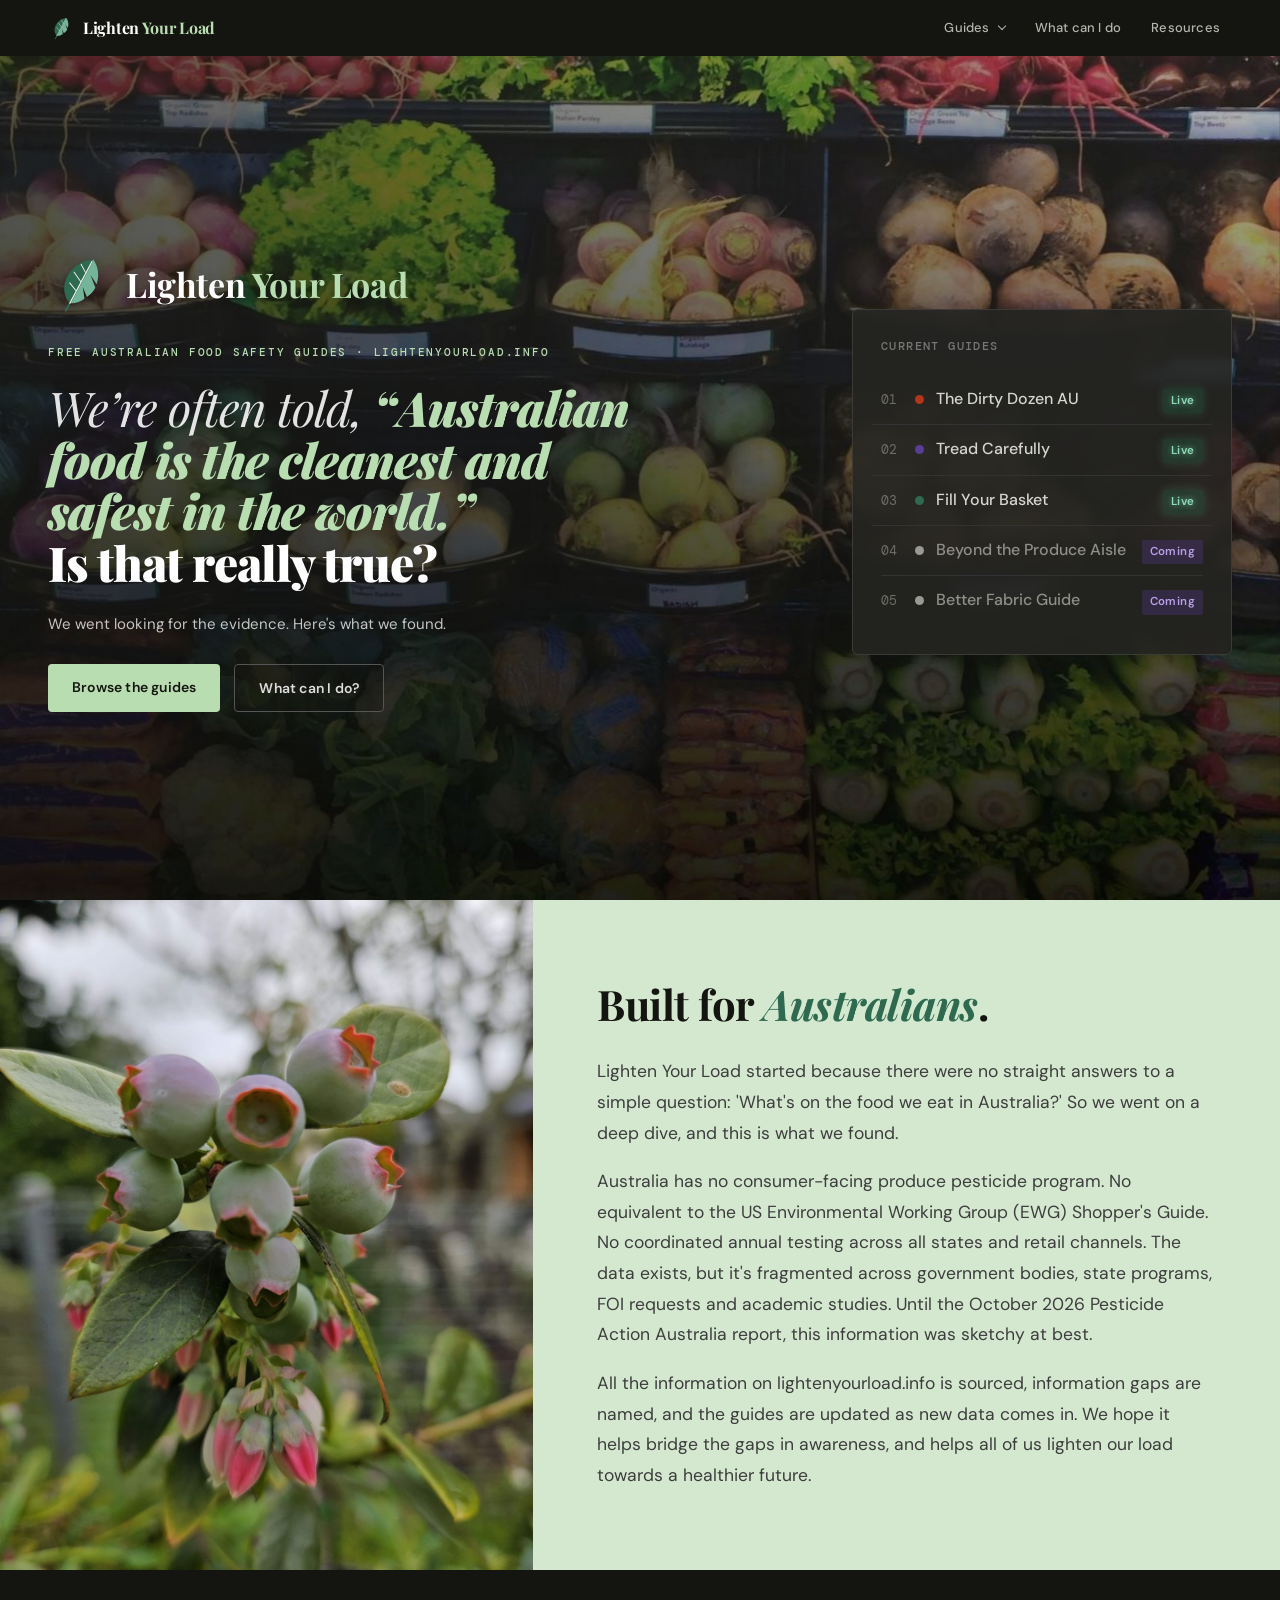
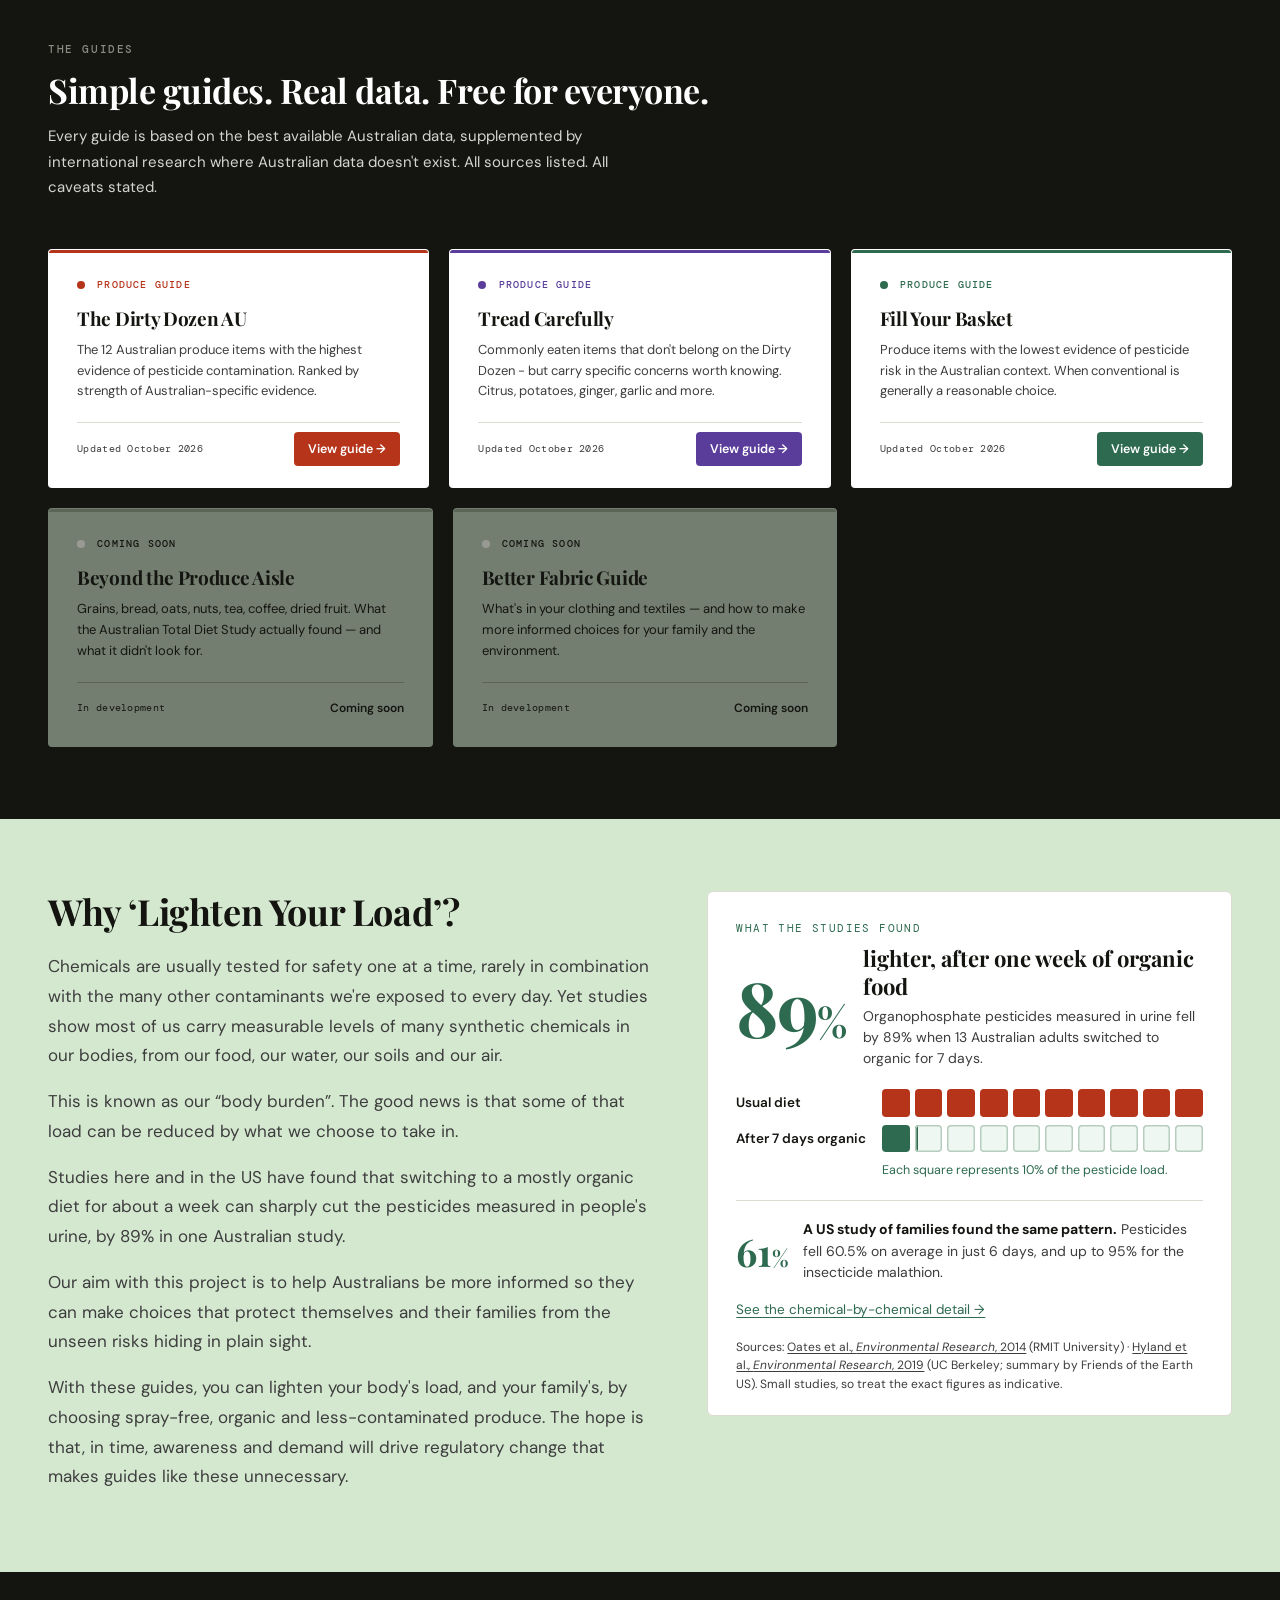
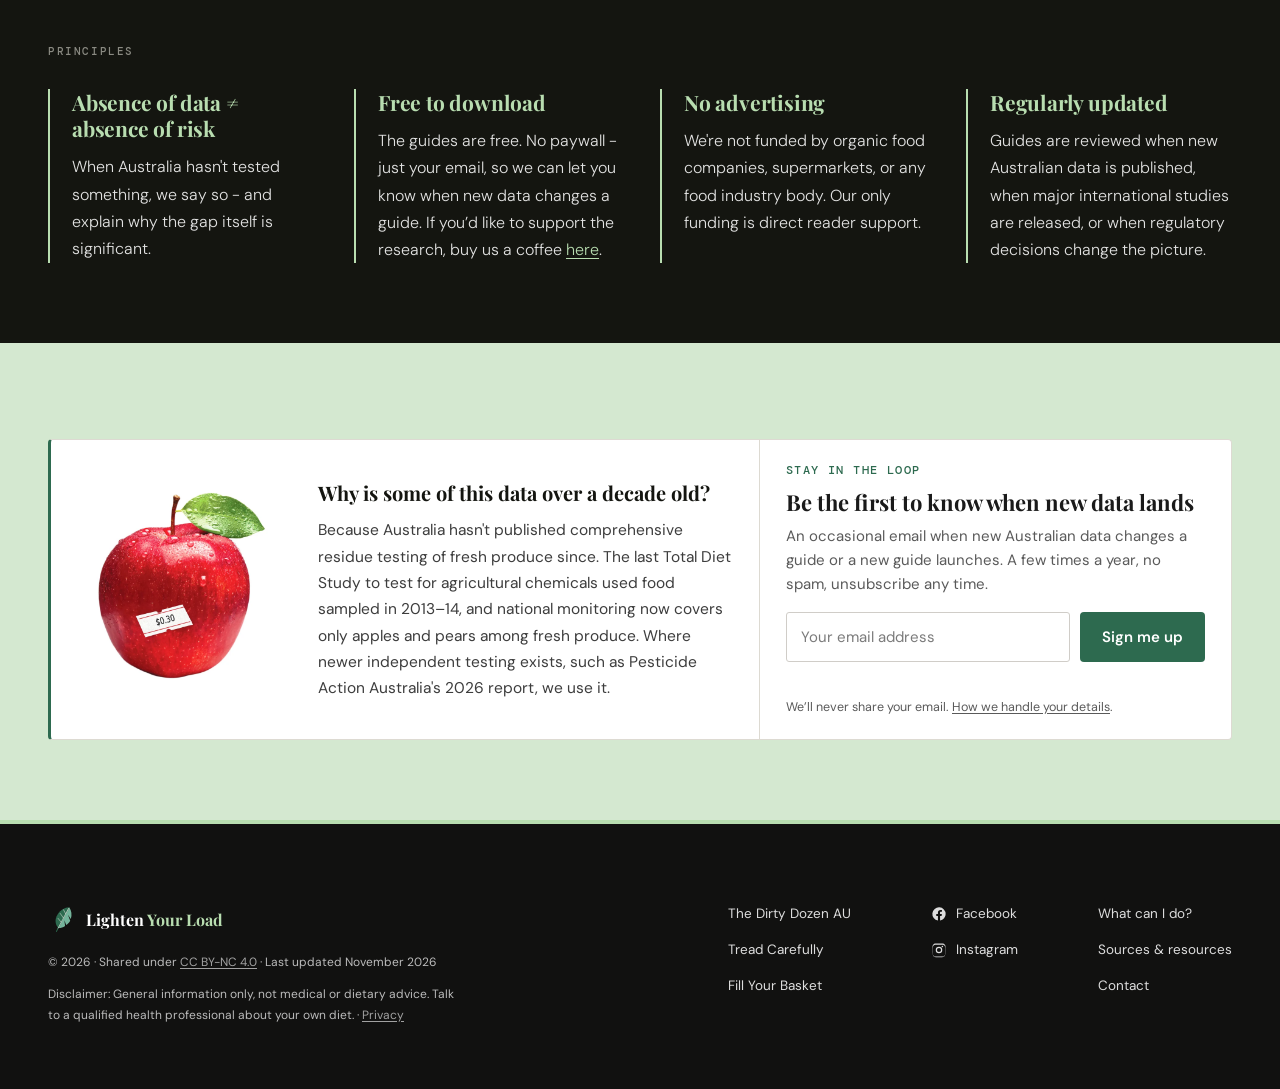
==== commit bc0a9d24: "Homepage Why LYL: 'pesticides measured in urine' (not residues) Co-Authored-By: Claude Opus 5.5 <nor" ====
--- a/index.html
+++ b/index.html
@@ -1129,7 +1129,7 @@
         <h2>Why ‘Lighten Your Load’?</h2>
         <p>Chemicals are usually tested for safety one at a time, rarely in combination with the many other contaminants we're exposed to every day. Yet studies show most of us carry measurable levels of many synthetic chemicals in our bodies, from our food, our water, our soils and our air.</p>
         <p>This is known as our “body burden”. The good news is that some of that load can be reduced by what we choose to take in.</p>
-        <p>Studies here and in the US have found that switching to a mostly organic diet for about a week can sharply cut the pesticide residues measured in people's urine, by 89% in one Australian study.</p>
+        <p>Studies here and in the US have found that switching to a mostly organic diet for about a week can sharply cut the pesticides measured in people's urine, by 89% in one Australian study.</p>
         <p>Our aim with this project is to help Australians be more informed so they can make choices that protect themselves and their families from the unseen risks hiding in plain sight.</p>
         <p>With these guides, you can lighten your body's load, and your family's, by choosing spray-free, organic and less-contaminated produce. The hope is that, in time, awareness and demand will drive regulatory change that makes guides like these unnecessary.</p>
       </div>
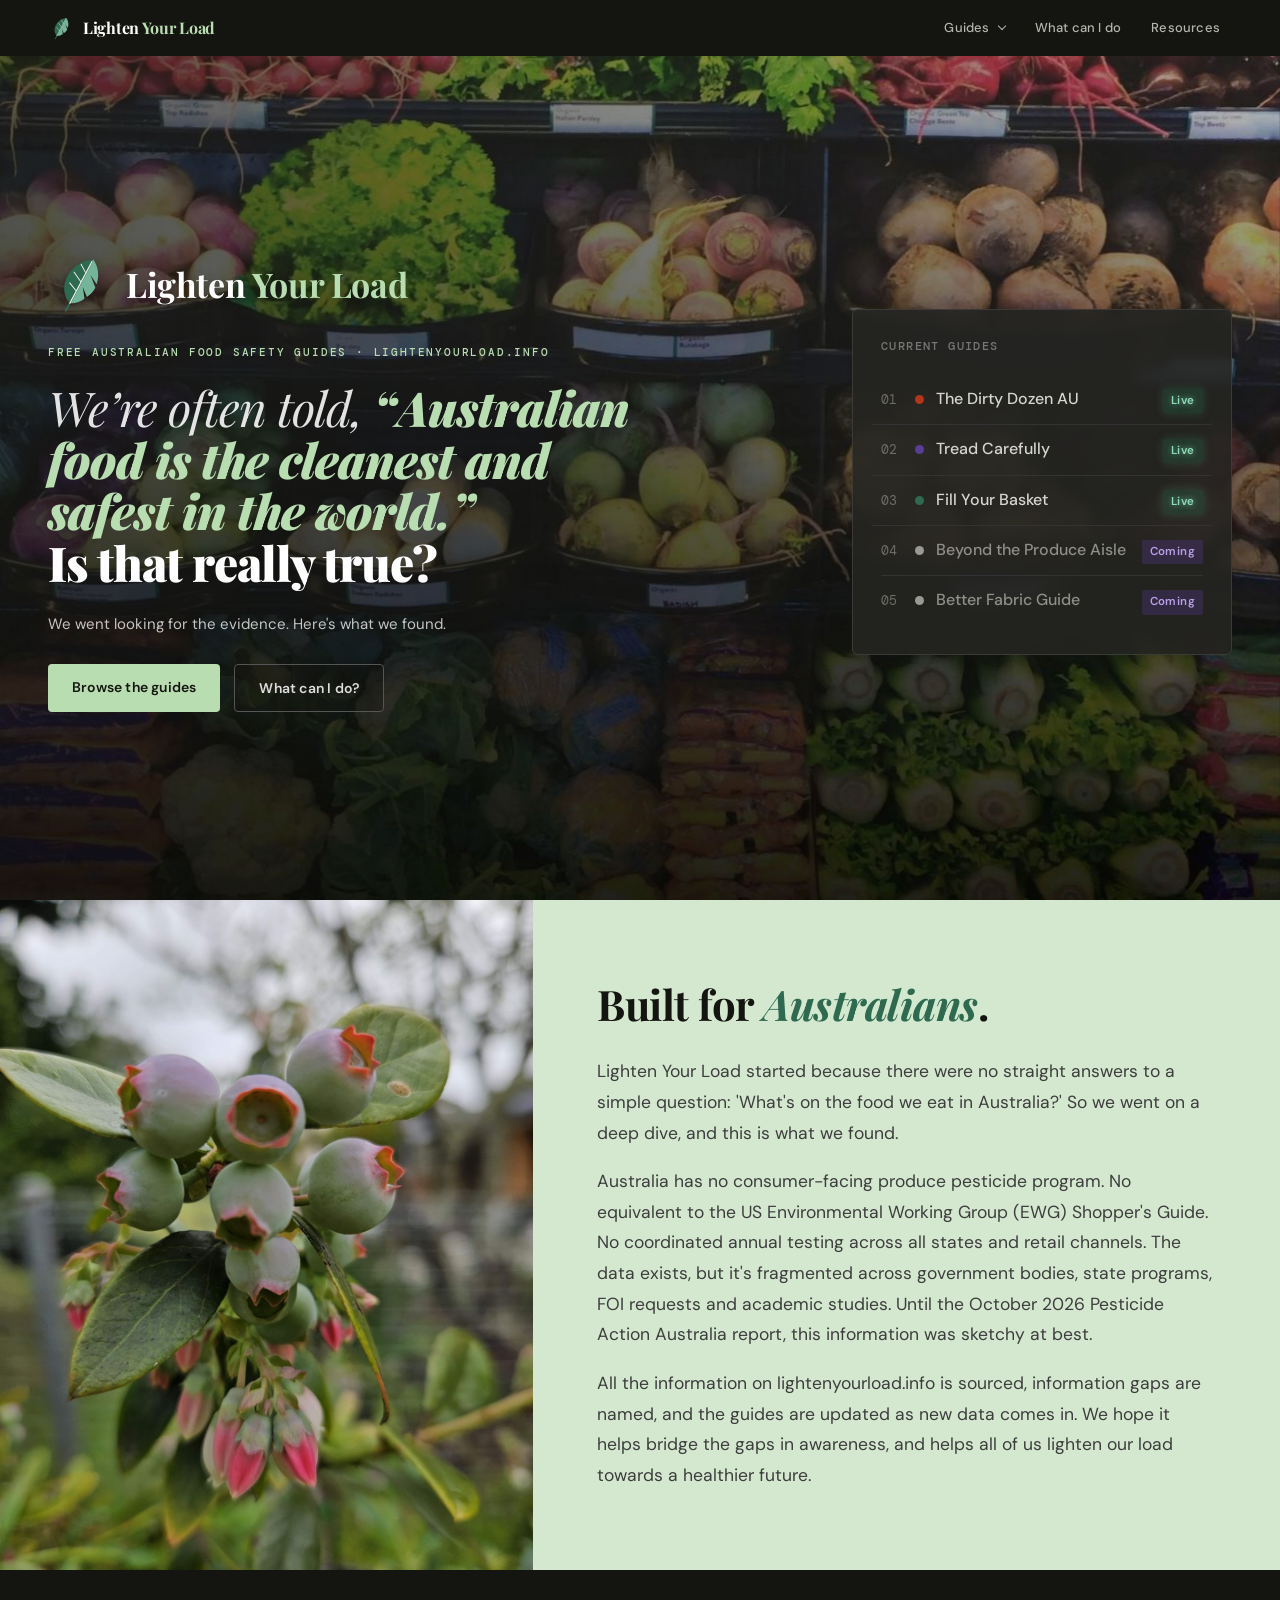
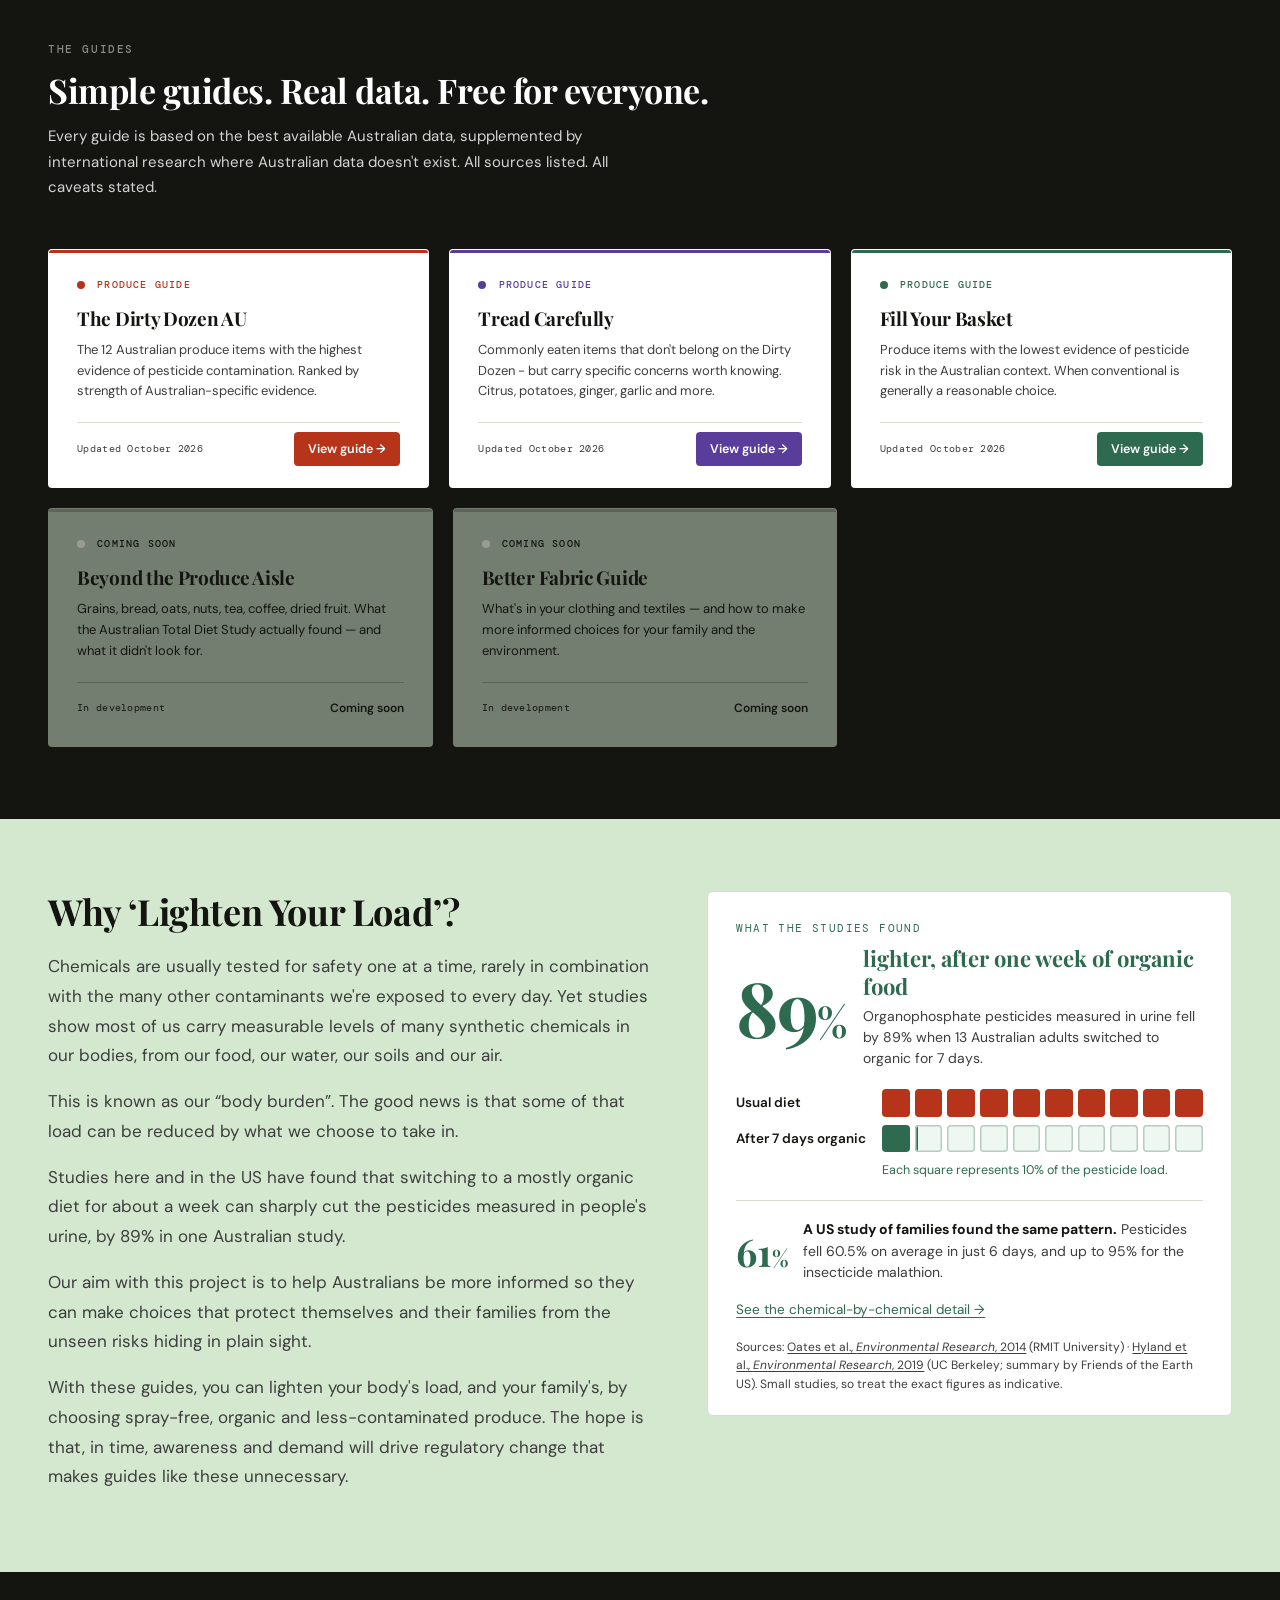
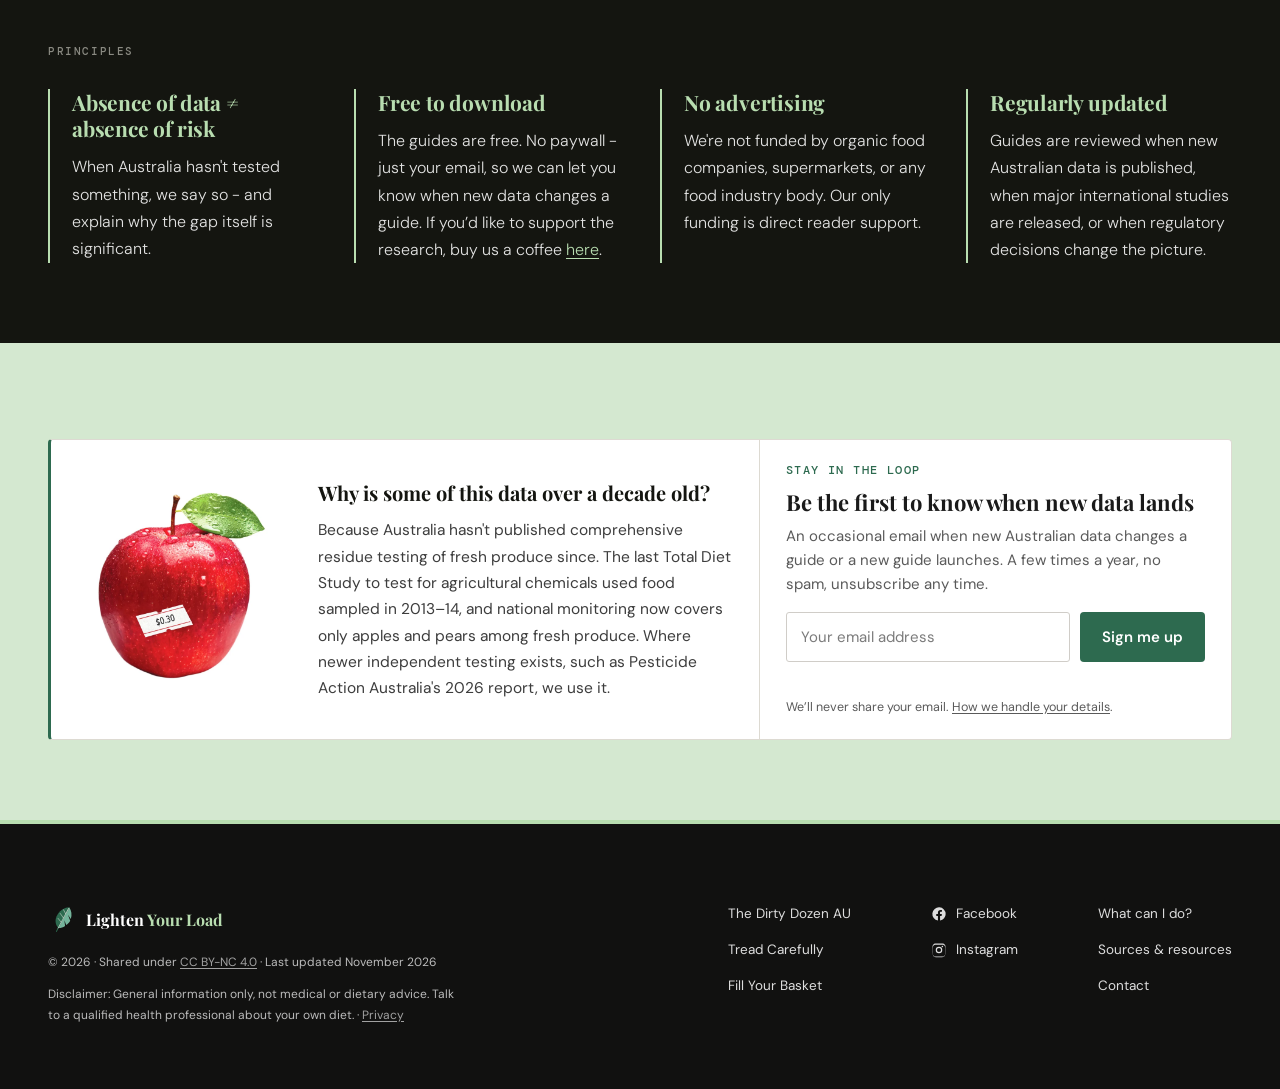
==== commit 8385ac9d: "Homepage chart: green title to pair with the 89% Co-Authored-By: Claude Opus 5.5 <noreply@anthropic." ====
--- a/index.html
+++ b/index.html
@@ -805,7 +805,7 @@
 .load-hero { display: grid; grid-template-columns: auto minmax(0, 1fr); gap: 18px; align-items: center; margin: 4px 0 20px; }
 .load-big { font-family: 'Playfair Display', serif; font-weight: 700; font-size: 76px; line-height: .9; letter-spacing: -2px; color: var(--clean); }
 .load-big span { font-size: .55em; }
-.load-hero .drop-title { margin-bottom: 6px; }
+.load-hero .drop-title { margin-bottom: 6px; color: var(--clean); }
 .load-hero .drop-desc { margin-bottom: 0 !important; }
 .load-grid { display: grid; grid-template-columns: auto minmax(0, 1fr); gap: 8px 16px; align-items: center; }
 .load-lab { font-size: 13.5px; font-weight: 600; color: var(--ink); white-space: nowrap; }
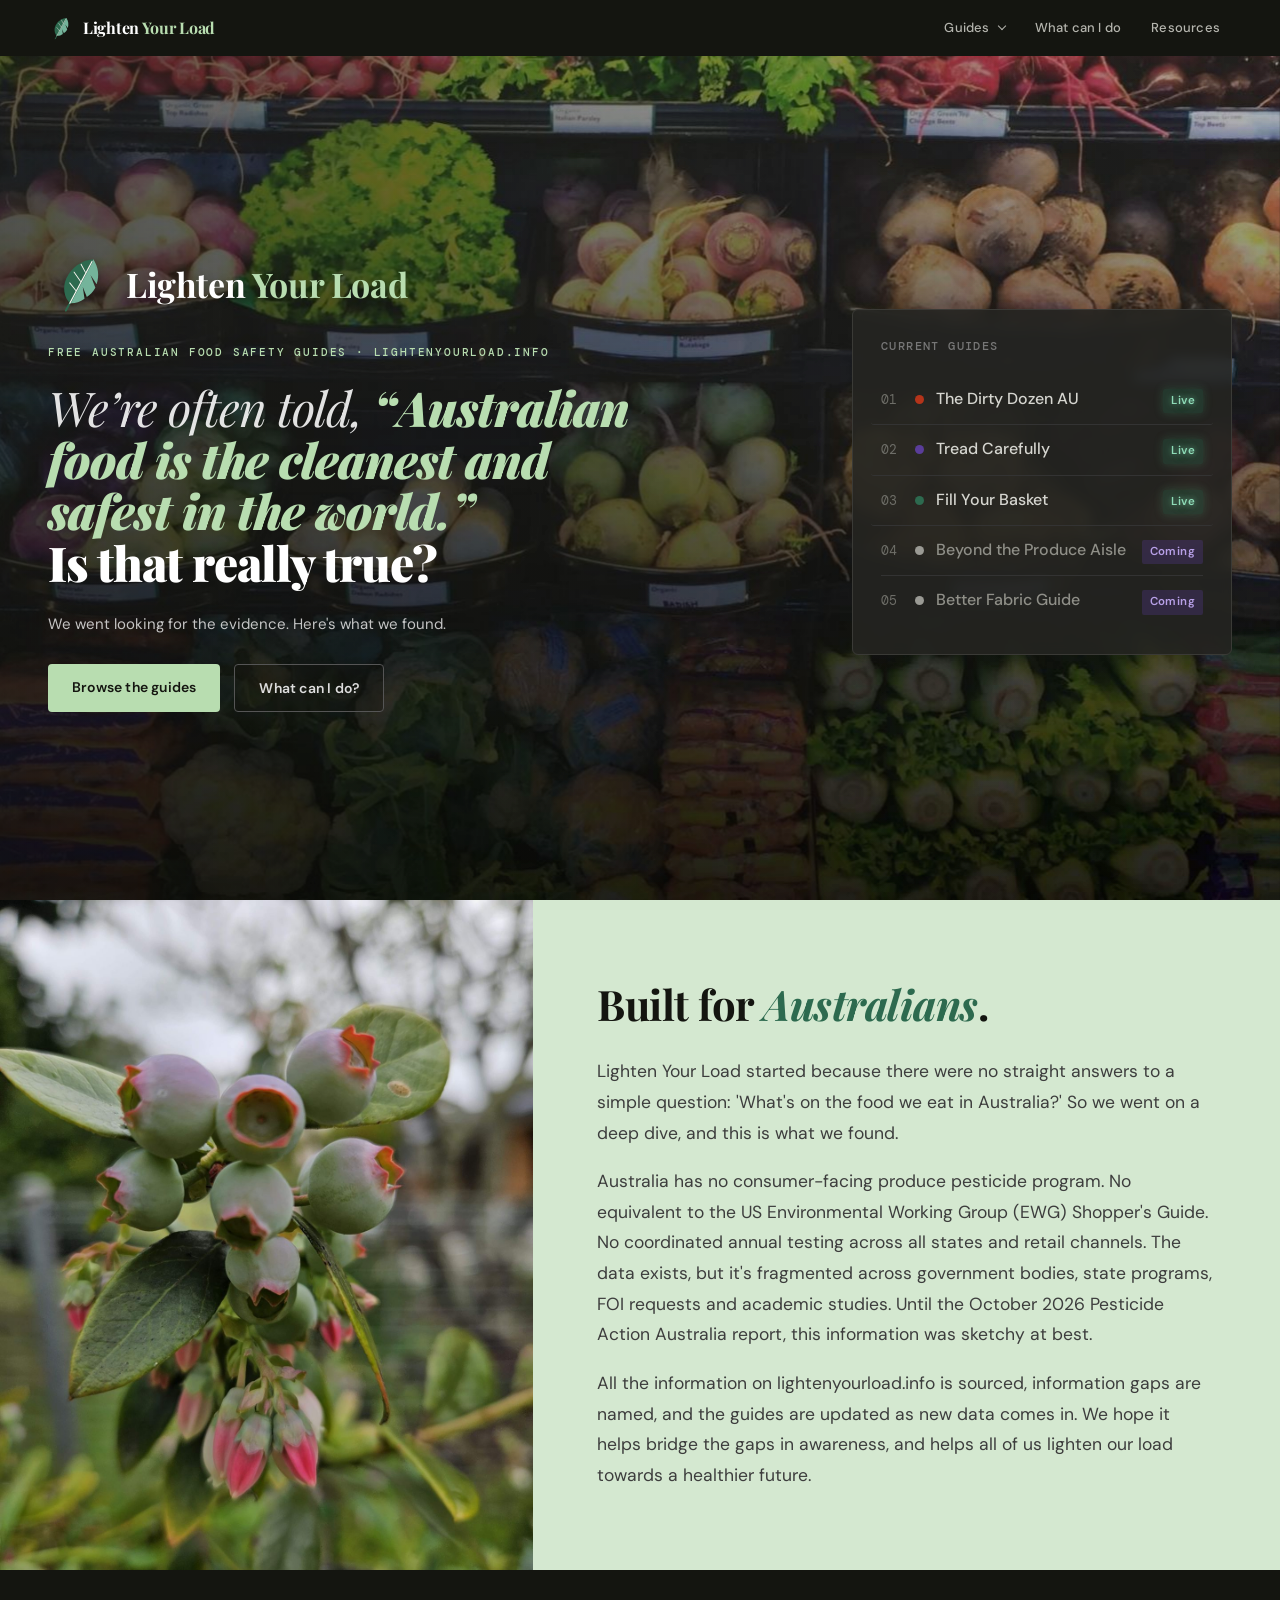
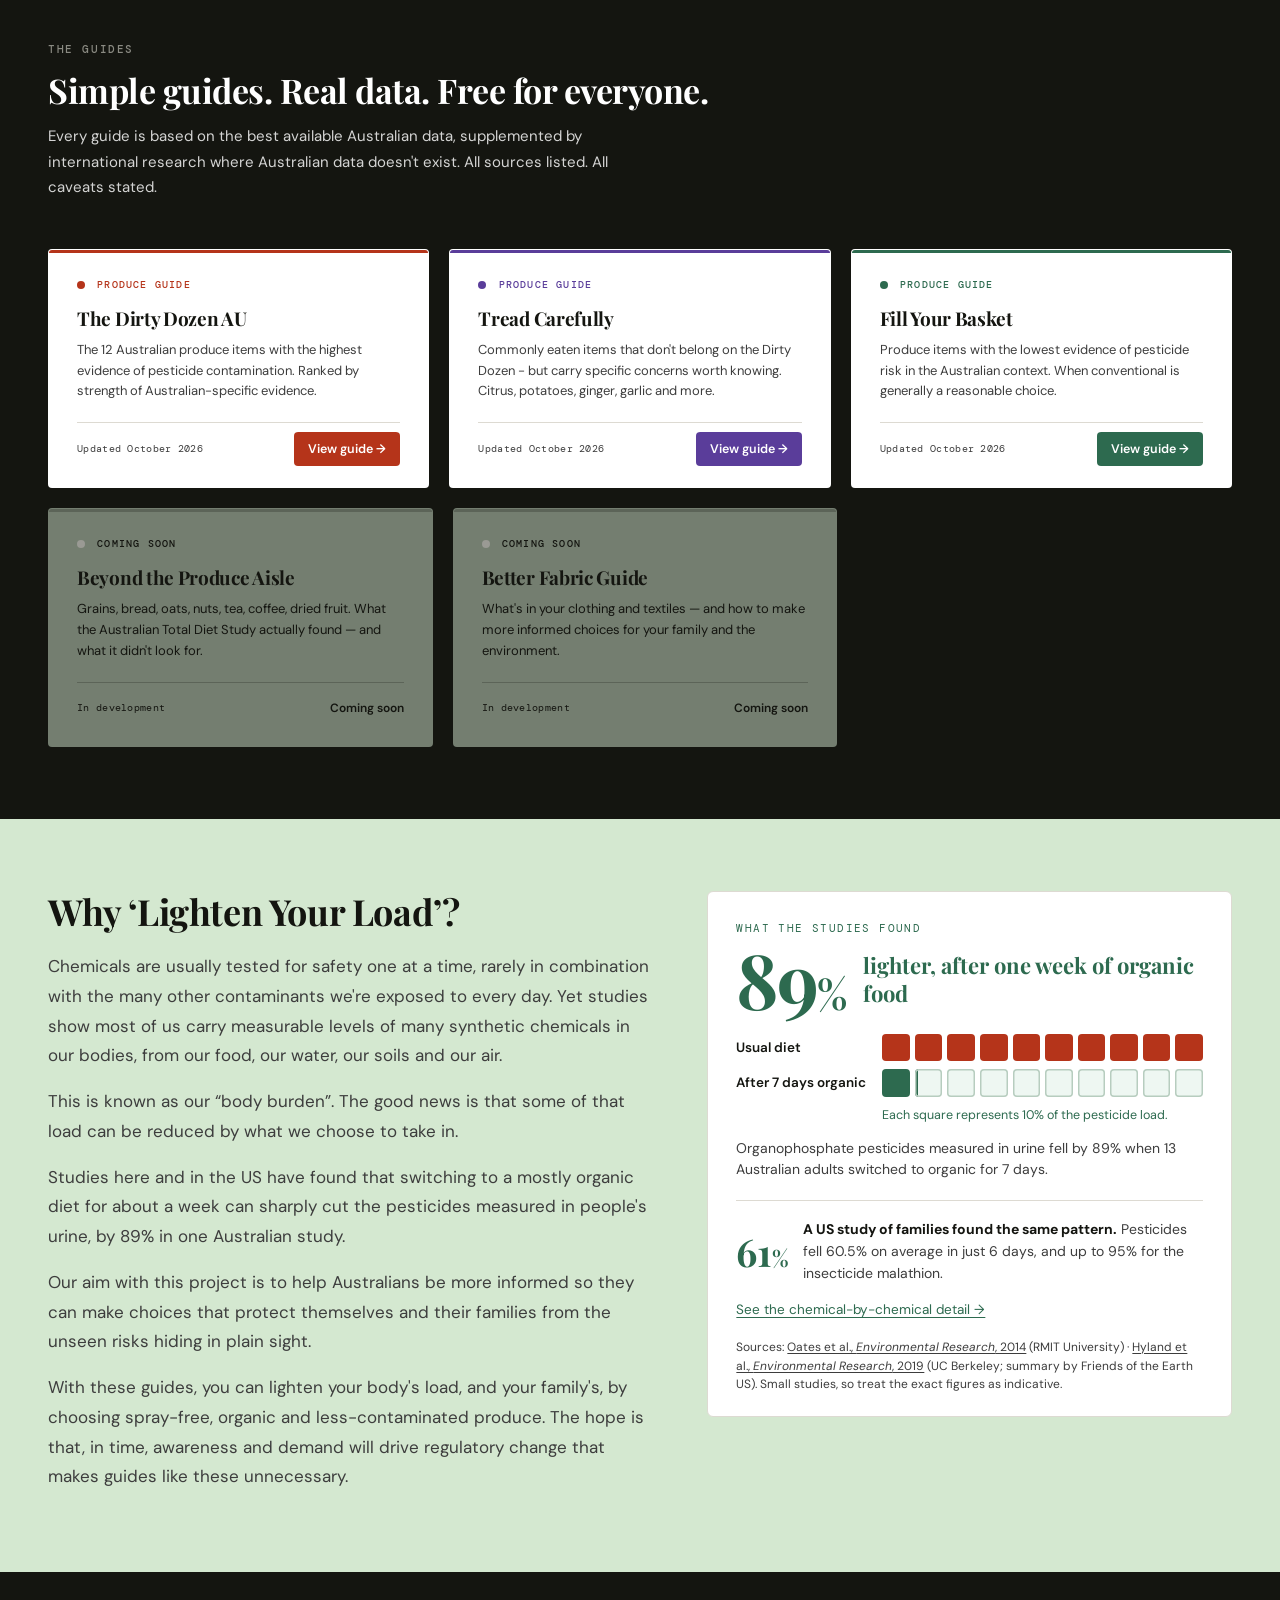
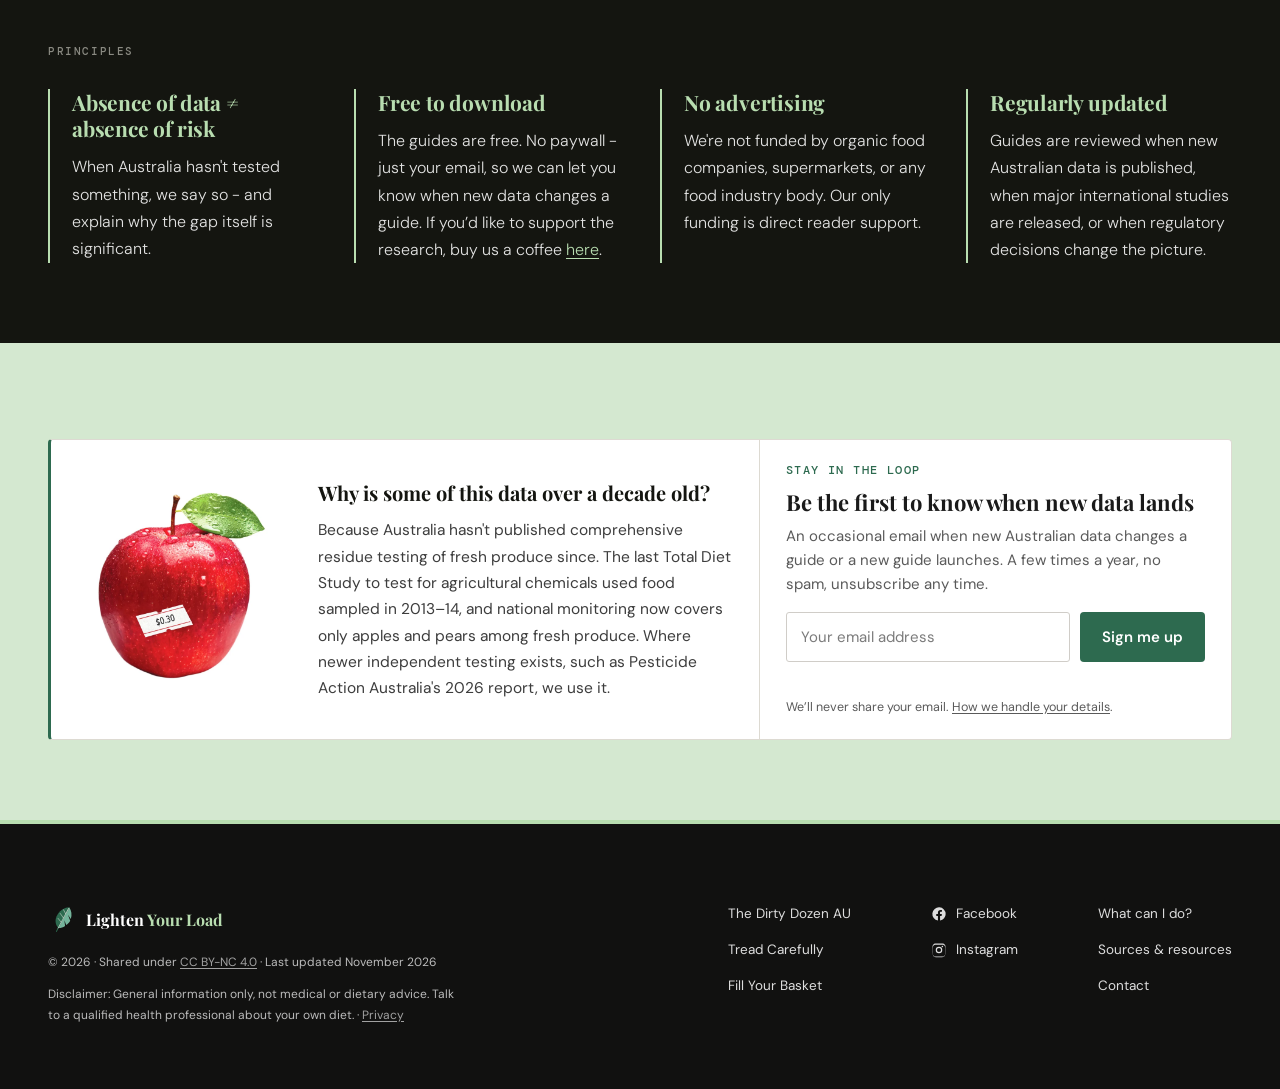
==== commit 25d31ba2: "Homepage chart: Australian study line moved under the squares Co-Authored-By: Claude Opus 5.5 <norep" ====
--- a/index.html
+++ b/index.html
@@ -806,7 +806,8 @@
 .load-big { font-family: 'Playfair Display', serif; font-weight: 700; font-size: 76px; line-height: .9; letter-spacing: -2px; color: var(--clean); }
 .load-big span { font-size: .55em; }
 .load-hero .drop-title { margin-bottom: 6px; color: var(--clean); }
-.load-hero .drop-desc { margin-bottom: 0 !important; }
+.load-hero .drop-title { margin-bottom: 0; }
+.load-note { margin: 14px 0 0 !important; }
 .load-grid { display: grid; grid-template-columns: auto minmax(0, 1fr); gap: 8px 16px; align-items: center; }
 .load-lab { font-size: 13.5px; font-weight: 600; color: var(--ink); white-space: nowrap; }
 .load-blocks { display: grid; grid-template-columns: repeat(10, minmax(0, 1fr)); gap: 5px; }
@@ -1139,7 +1140,6 @@
           <div class="load-big" aria-hidden="true">89<span>%</span></div>
           <div>
             <h3 id="drop-title" class="drop-title"><span class="sr-only">89% </span>lighter, after one week of organic food</h3>
-            <p class="drop-desc">Organophosphate pesticides measured in urine fell by 89% when 13 Australian adults switched to organic for 7 days.</p>
           </div>
         </div>
         <div class="load-grid" role="img" aria-label="Usual diet: 10 of 10 squares. After 7 days organic: just over 1 of 10 squares.">
@@ -1150,6 +1150,7 @@
           <div></div>
           <p class="load-key">Each square represents 10% of the pesticide load.</p>
         </div>
+        <p class="drop-desc load-note">Organophosphate pesticides measured in urine fell by 89% when 13 Australian adults switched to organic for 7 days.</p>
         <div class="load-us">
           <div class="load-us-big" aria-hidden="true">61<span>%</span></div>
           <p><strong>A US study of families found the same pattern.</strong> Pesticides fell 60.5% on average in just 6 days, and up to 95% for the insecticide malathion.</p>
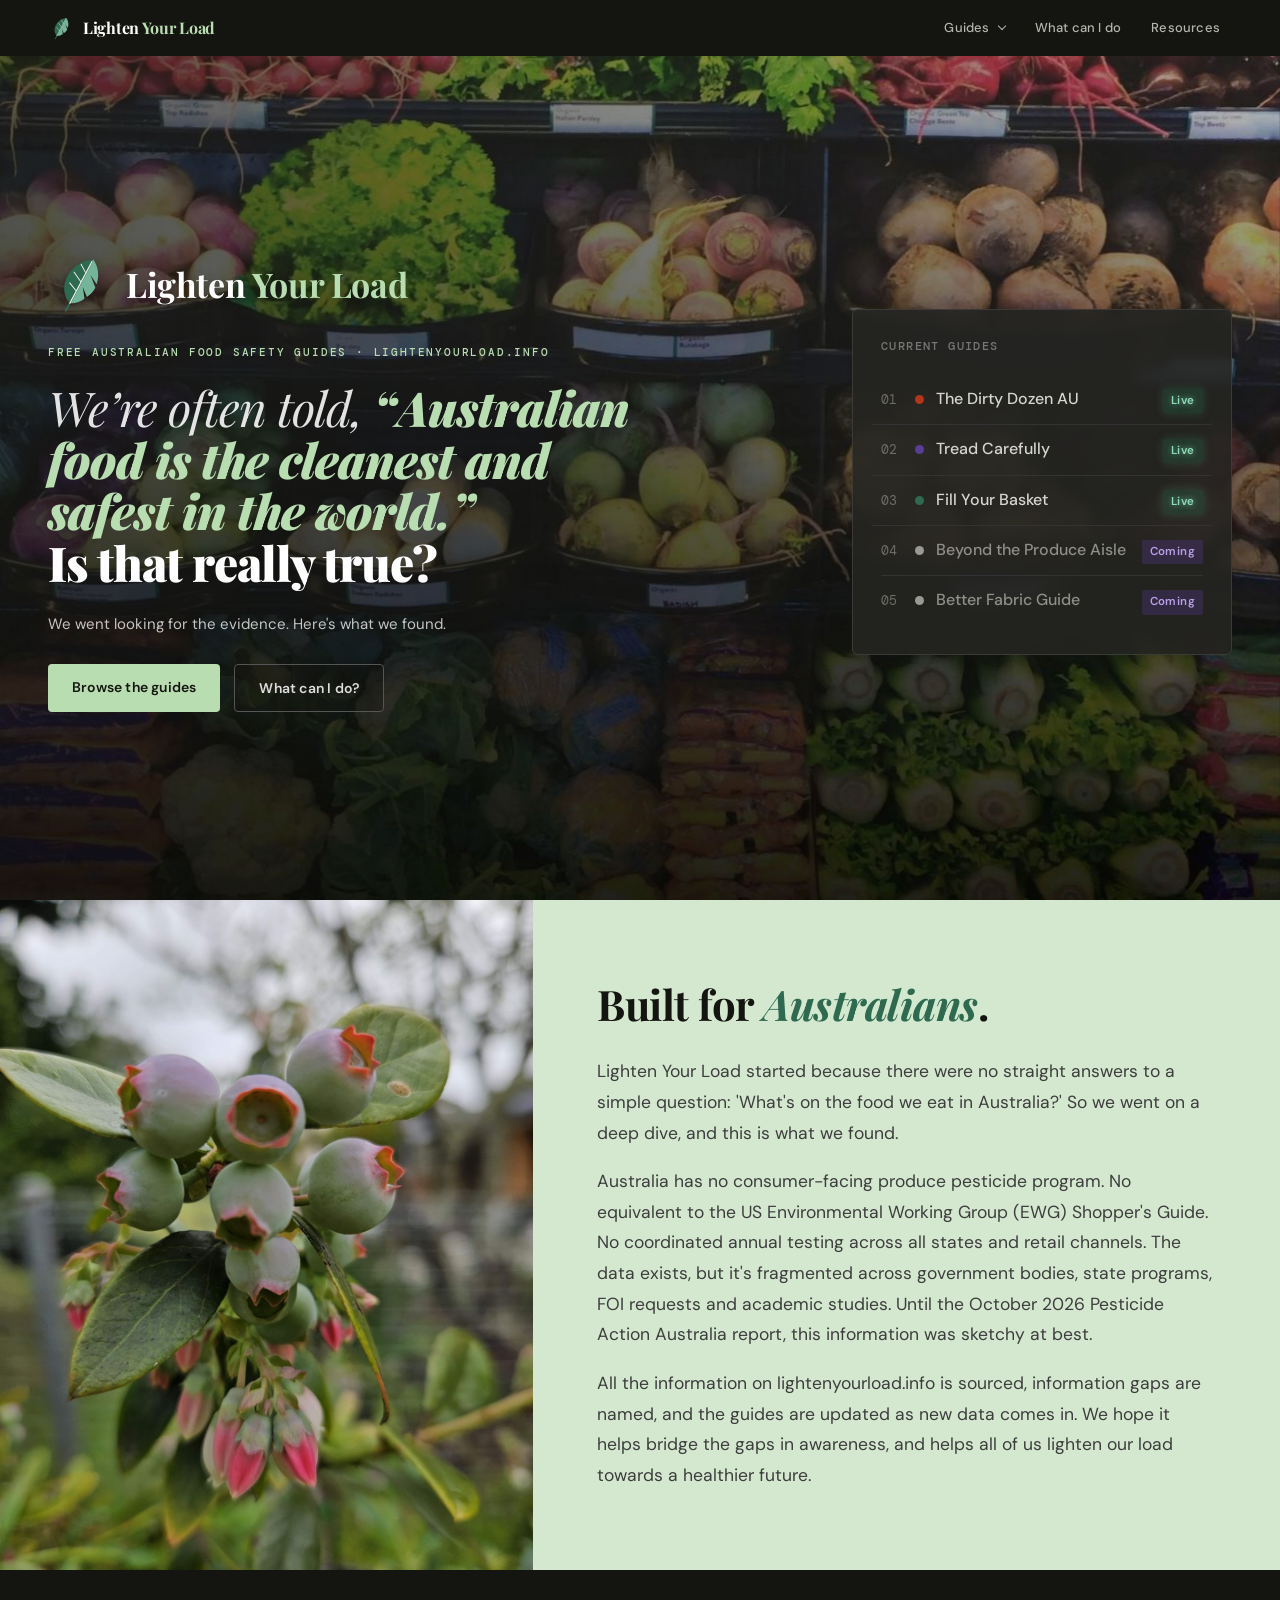
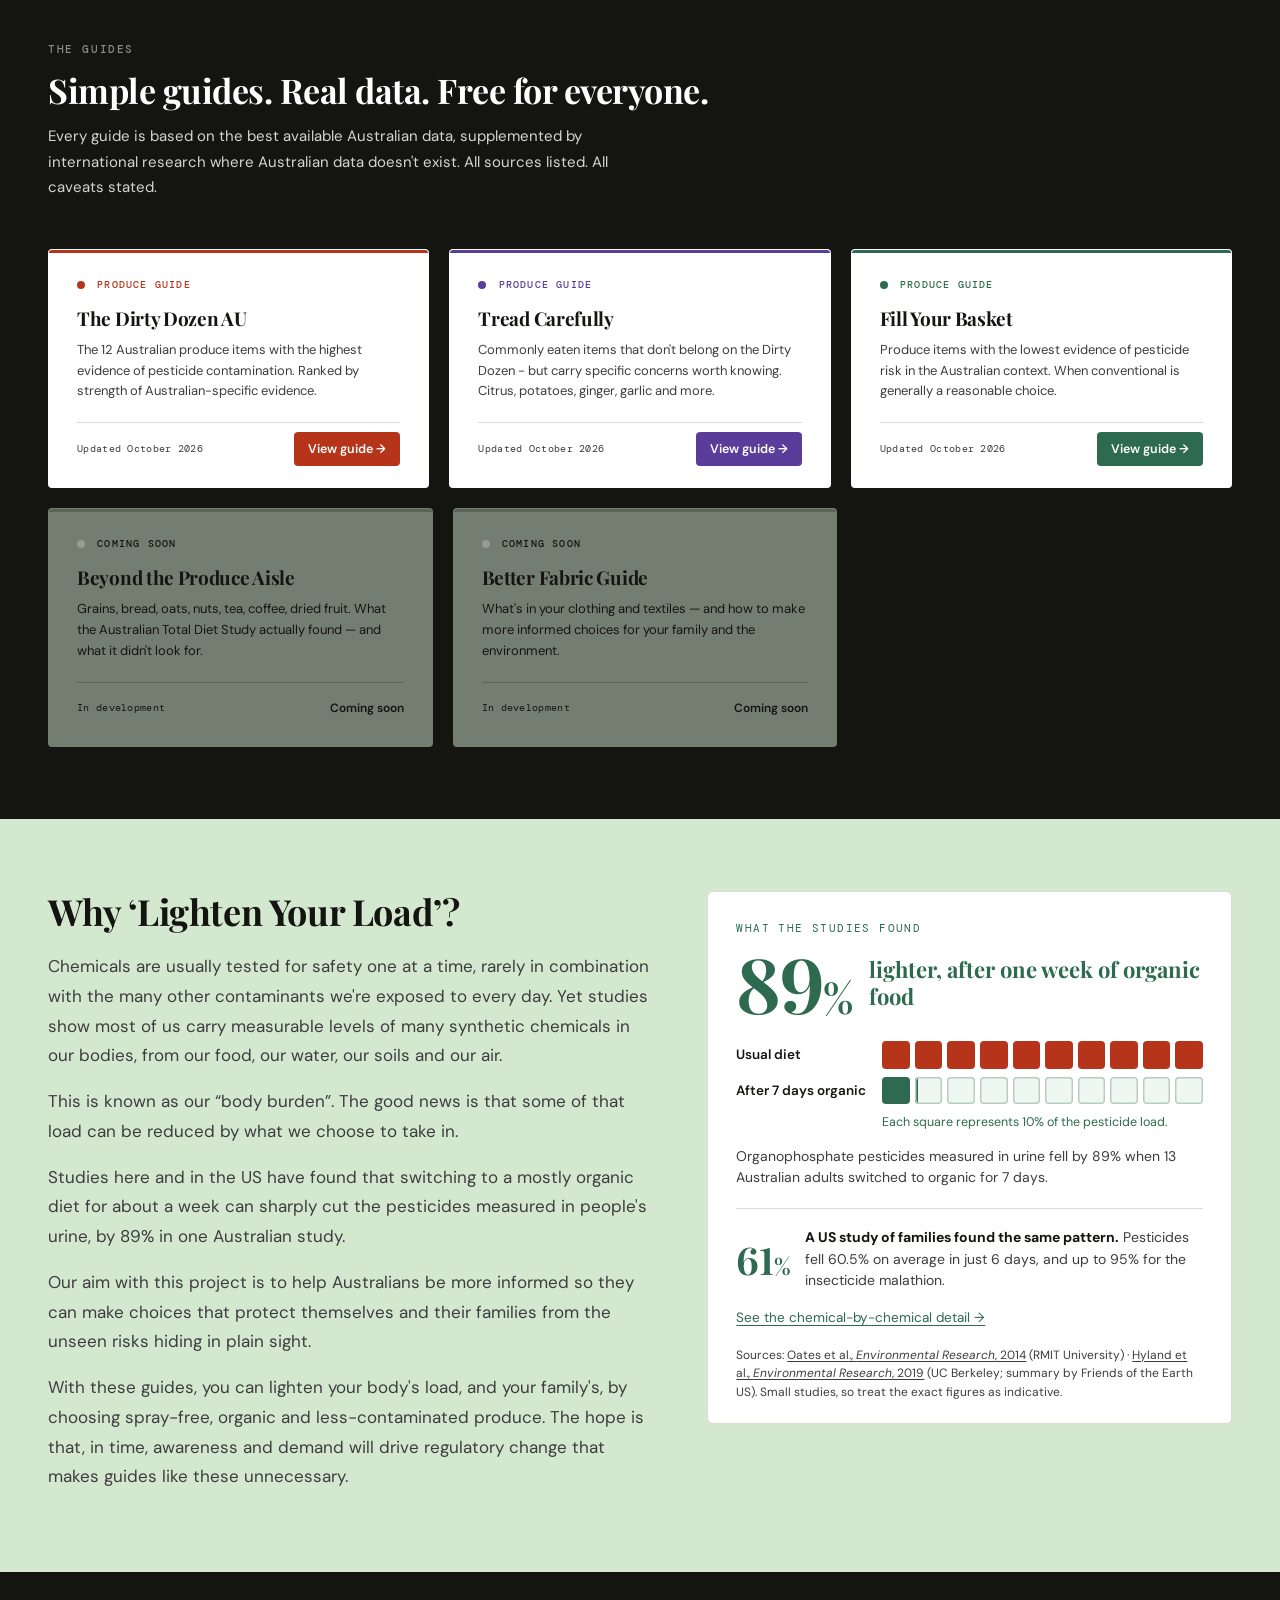
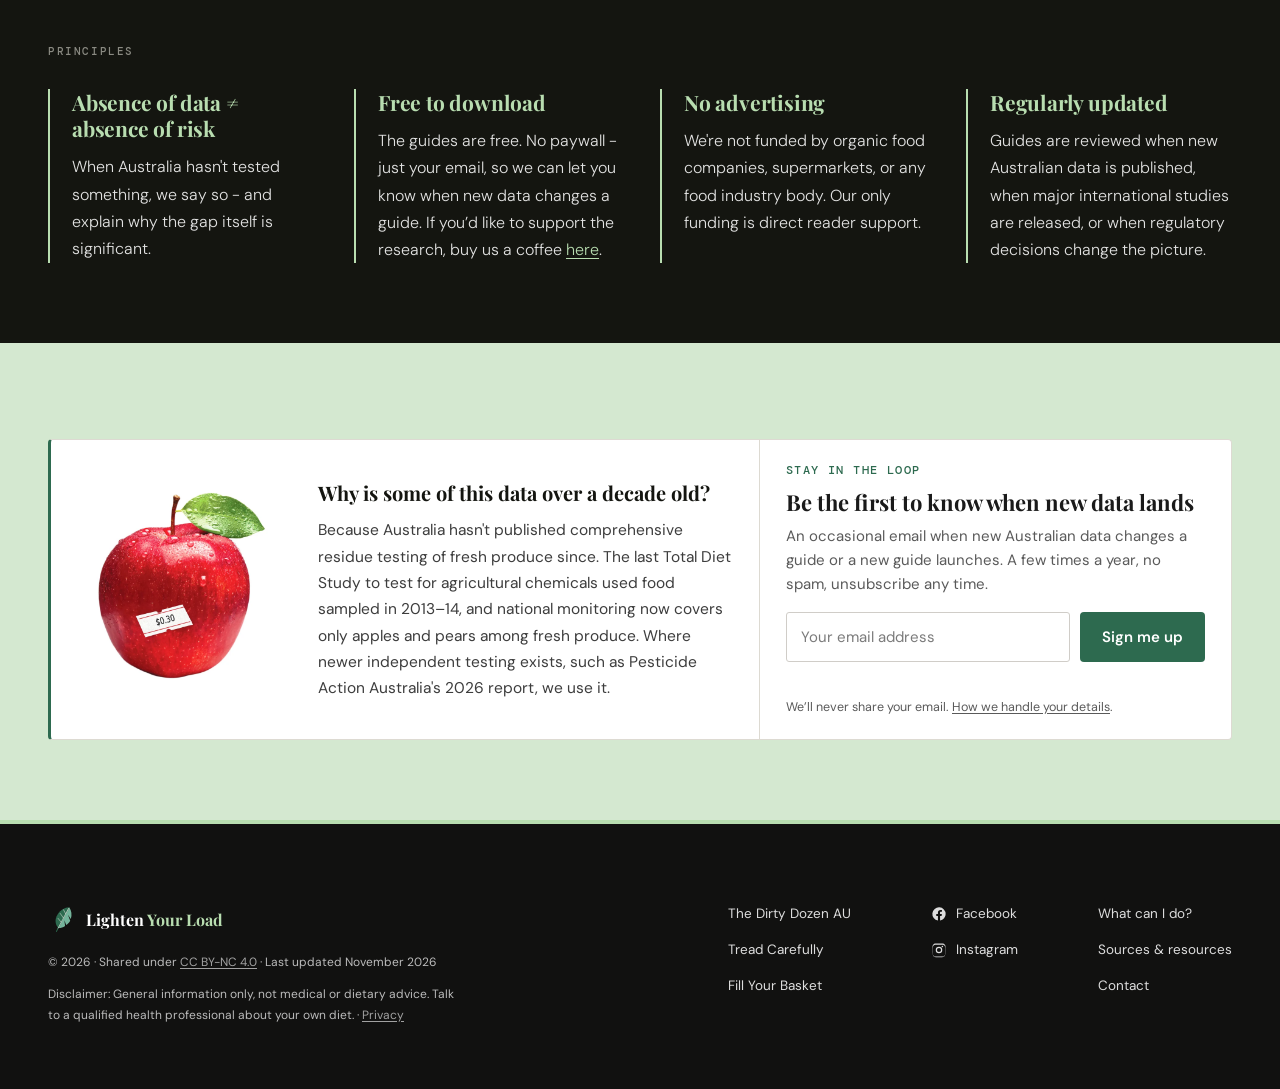
==== commit c24772d0: "Homepage chart: lining figures so the 89% and 61% centre on their text Co-Authored-By: Claude Opus 5" ====
--- a/index.html
+++ b/index.html
@@ -803,7 +803,7 @@
 /* ── LOAD CHART: big number + red/green squares (Nov 2026) ── */
 .sr-only { position: absolute; width: 1px; height: 1px; overflow: hidden; clip: rect(0 0 0 0); white-space: nowrap; }
 .load-hero { display: grid; grid-template-columns: auto minmax(0, 1fr); gap: 18px; align-items: center; margin: 4px 0 20px; }
-.load-big { font-family: 'Playfair Display', serif; font-weight: 700; font-size: 76px; line-height: .9; letter-spacing: -2px; color: var(--clean); }
+.load-big { font-family: 'Playfair Display', serif; font-weight: 700; font-size: 76px; line-height: 1; letter-spacing: -2px; color: var(--clean); font-variant-numeric: lining-nums; font-feature-settings: 'lnum' 1; }
 .load-big span { font-size: .55em; }
 .load-hero .drop-title { margin-bottom: 6px; color: var(--clean); }
 .load-hero .drop-title { margin-bottom: 0; }
@@ -817,7 +817,7 @@
 .load-blocks.after i.part { background: linear-gradient(90deg, var(--clean) 0 10%, var(--clean-lt) 10%); }
 .load-key { grid-column: 2; font-size: 12.5px !important; font-weight: 600; color: var(--clean) !important; margin: 2px 0 0 !important; line-height: 1.4 !important; }
 .load-us { display: grid; grid-template-columns: auto minmax(0, 1fr); gap: 14px; align-items: center; margin-top: 20px; padding-top: 18px; border-top: 1px solid var(--rule); }
-.load-us-big { font-family: 'Playfair Display', serif; font-weight: 700; font-size: 38px; line-height: 1; color: var(--clean); }
+.load-us-big { font-family: 'Playfair Display', serif; font-weight: 700; font-size: 38px; line-height: 1; color: var(--clean); font-variant-numeric: lining-nums; font-feature-settings: 'lnum' 1; }
 .load-us-big span { font-size: .6em; }
 .load-us p { font-size: 14px !important; line-height: 1.55 !important; color: var(--ink-muted); margin: 0 !important; }
 .load-us strong { color: var(--ink); }
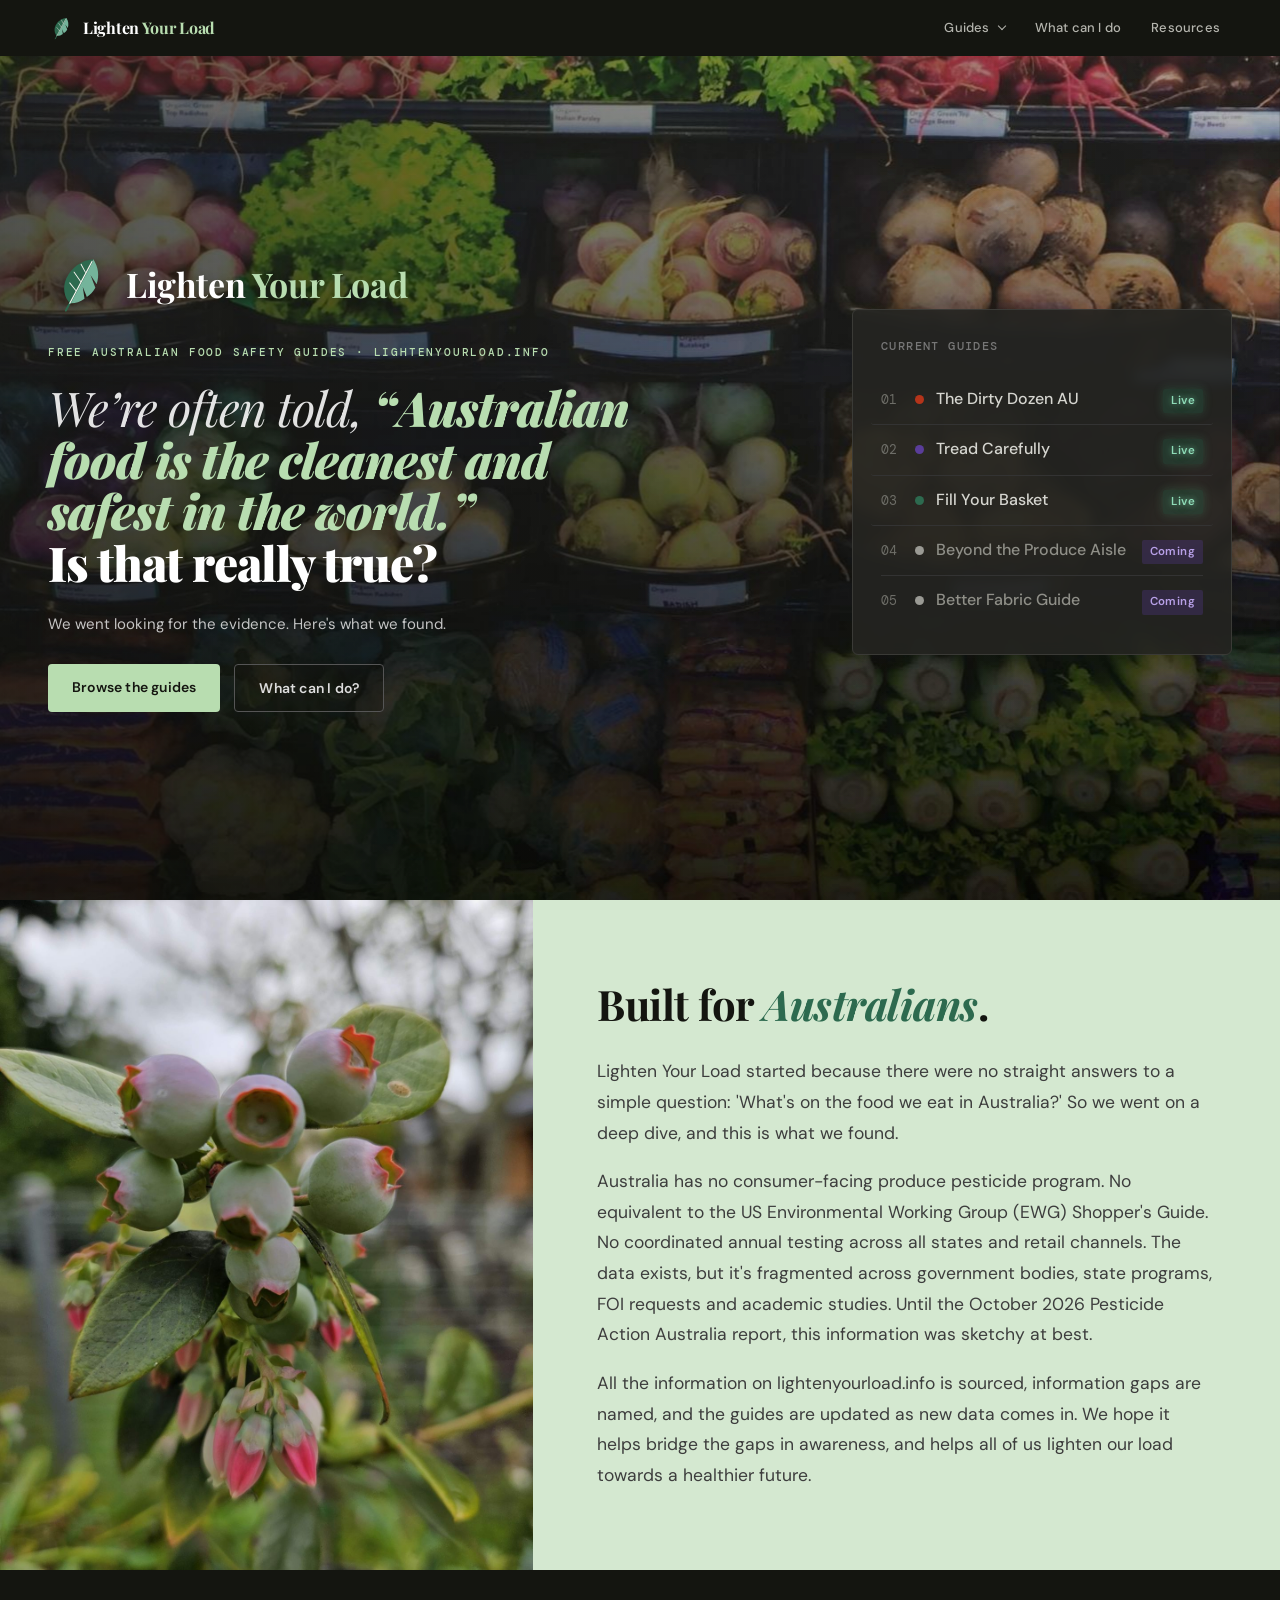
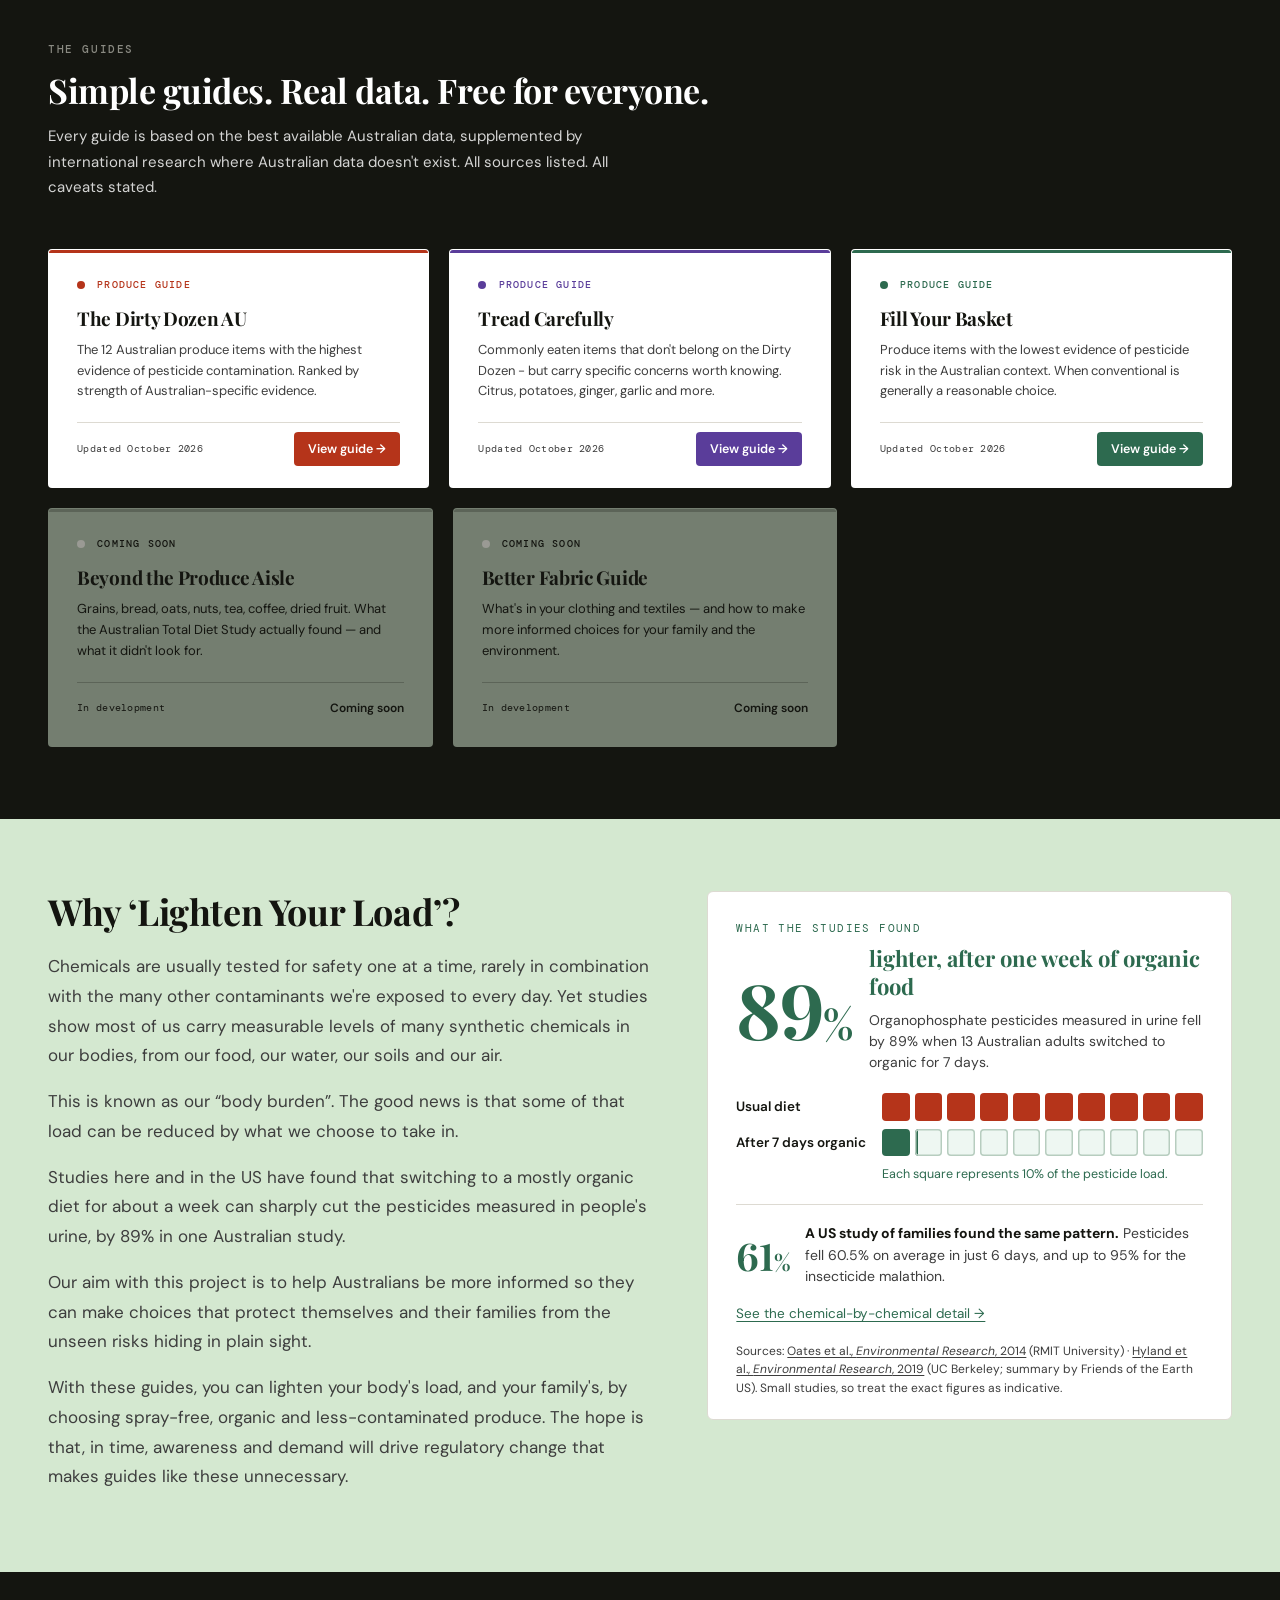
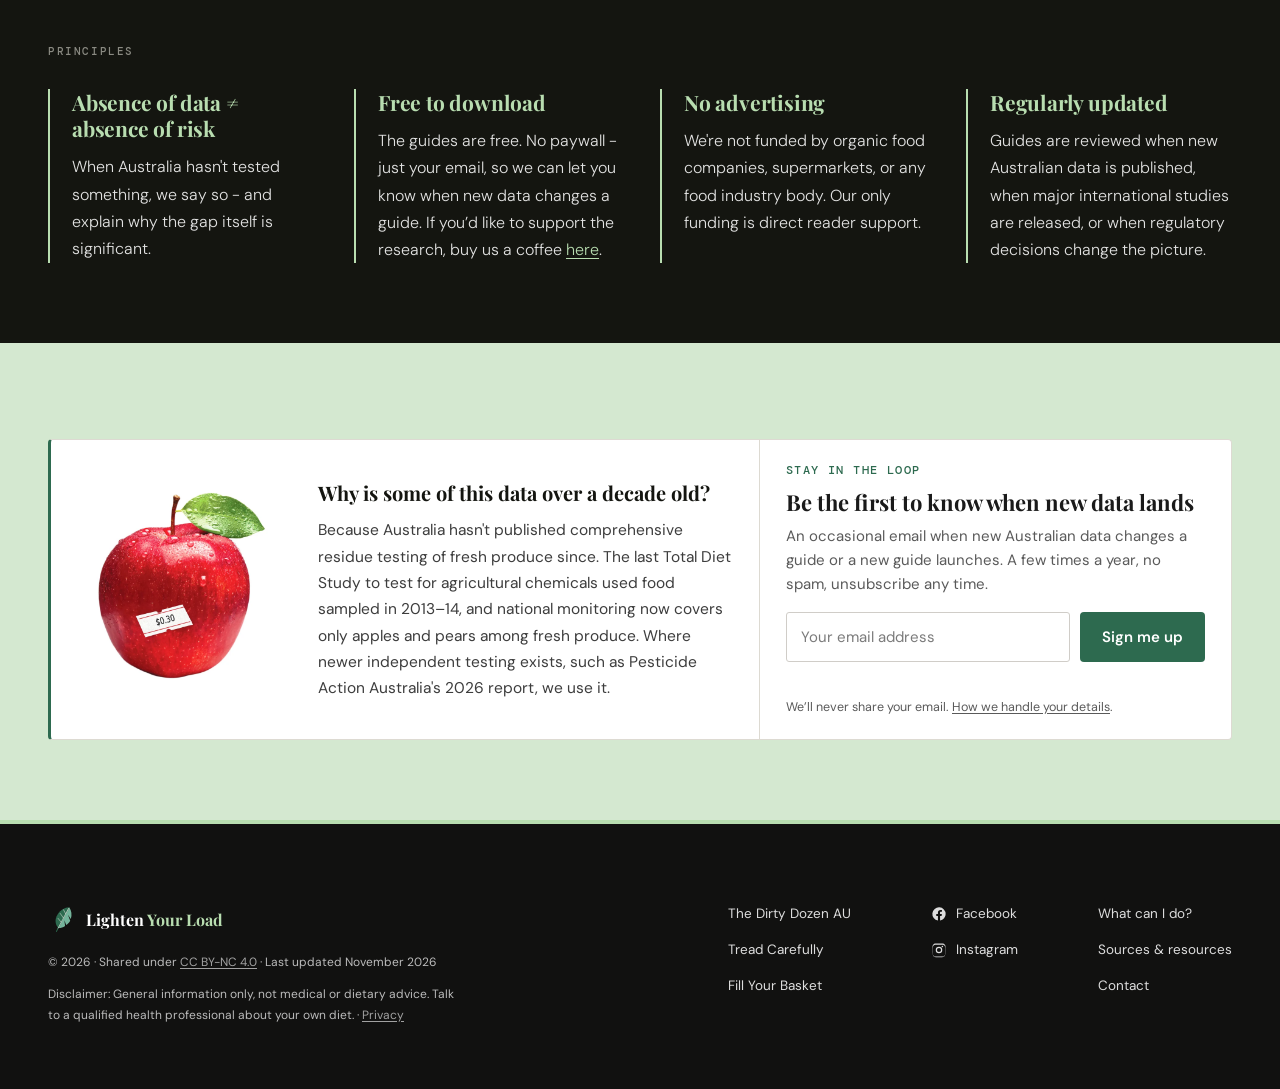
==== commit 5ef5afca: "Homepage chart: study line back under the title, with spacing Co-Authored-By: Claude Opus 5.5 <norep" ====
--- a/index.html
+++ b/index.html
@@ -806,8 +806,8 @@
 .load-big { font-family: 'Playfair Display', serif; font-weight: 700; font-size: 76px; line-height: 1; letter-spacing: -2px; color: var(--clean); font-variant-numeric: lining-nums; font-feature-settings: 'lnum' 1; }
 .load-big span { font-size: .55em; }
 .load-hero .drop-title { margin-bottom: 6px; color: var(--clean); }
-.load-hero .drop-title { margin-bottom: 0; }
-.load-note { margin: 14px 0 0 !important; }
+.load-hero .drop-title { margin-bottom: 10px; }
+.load-hero .drop-desc { margin: 0 !important; }
 .load-grid { display: grid; grid-template-columns: auto minmax(0, 1fr); gap: 8px 16px; align-items: center; }
 .load-lab { font-size: 13.5px; font-weight: 600; color: var(--ink); white-space: nowrap; }
 .load-blocks { display: grid; grid-template-columns: repeat(10, minmax(0, 1fr)); gap: 5px; }
@@ -1140,6 +1140,7 @@
           <div class="load-big" aria-hidden="true">89<span>%</span></div>
           <div>
             <h3 id="drop-title" class="drop-title"><span class="sr-only">89% </span>lighter, after one week of organic food</h3>
+            <p class="drop-desc">Organophosphate pesticides measured in urine fell by 89% when 13 Australian adults switched to organic for 7 days.</p>
           </div>
         </div>
         <div class="load-grid" role="img" aria-label="Usual diet: 10 of 10 squares. After 7 days organic: just over 1 of 10 squares.">
@@ -1150,7 +1151,6 @@
           <div></div>
           <p class="load-key">Each square represents 10% of the pesticide load.</p>
         </div>
-        <p class="drop-desc load-note">Organophosphate pesticides measured in urine fell by 89% when 13 Australian adults switched to organic for 7 days.</p>
         <div class="load-us">
           <div class="load-us-big" aria-hidden="true">61<span>%</span></div>
           <p><strong>A US study of families found the same pattern.</strong> Pesticides fell 60.5% on average in just 6 days, and up to 95% for the insecticide malathion.</p>
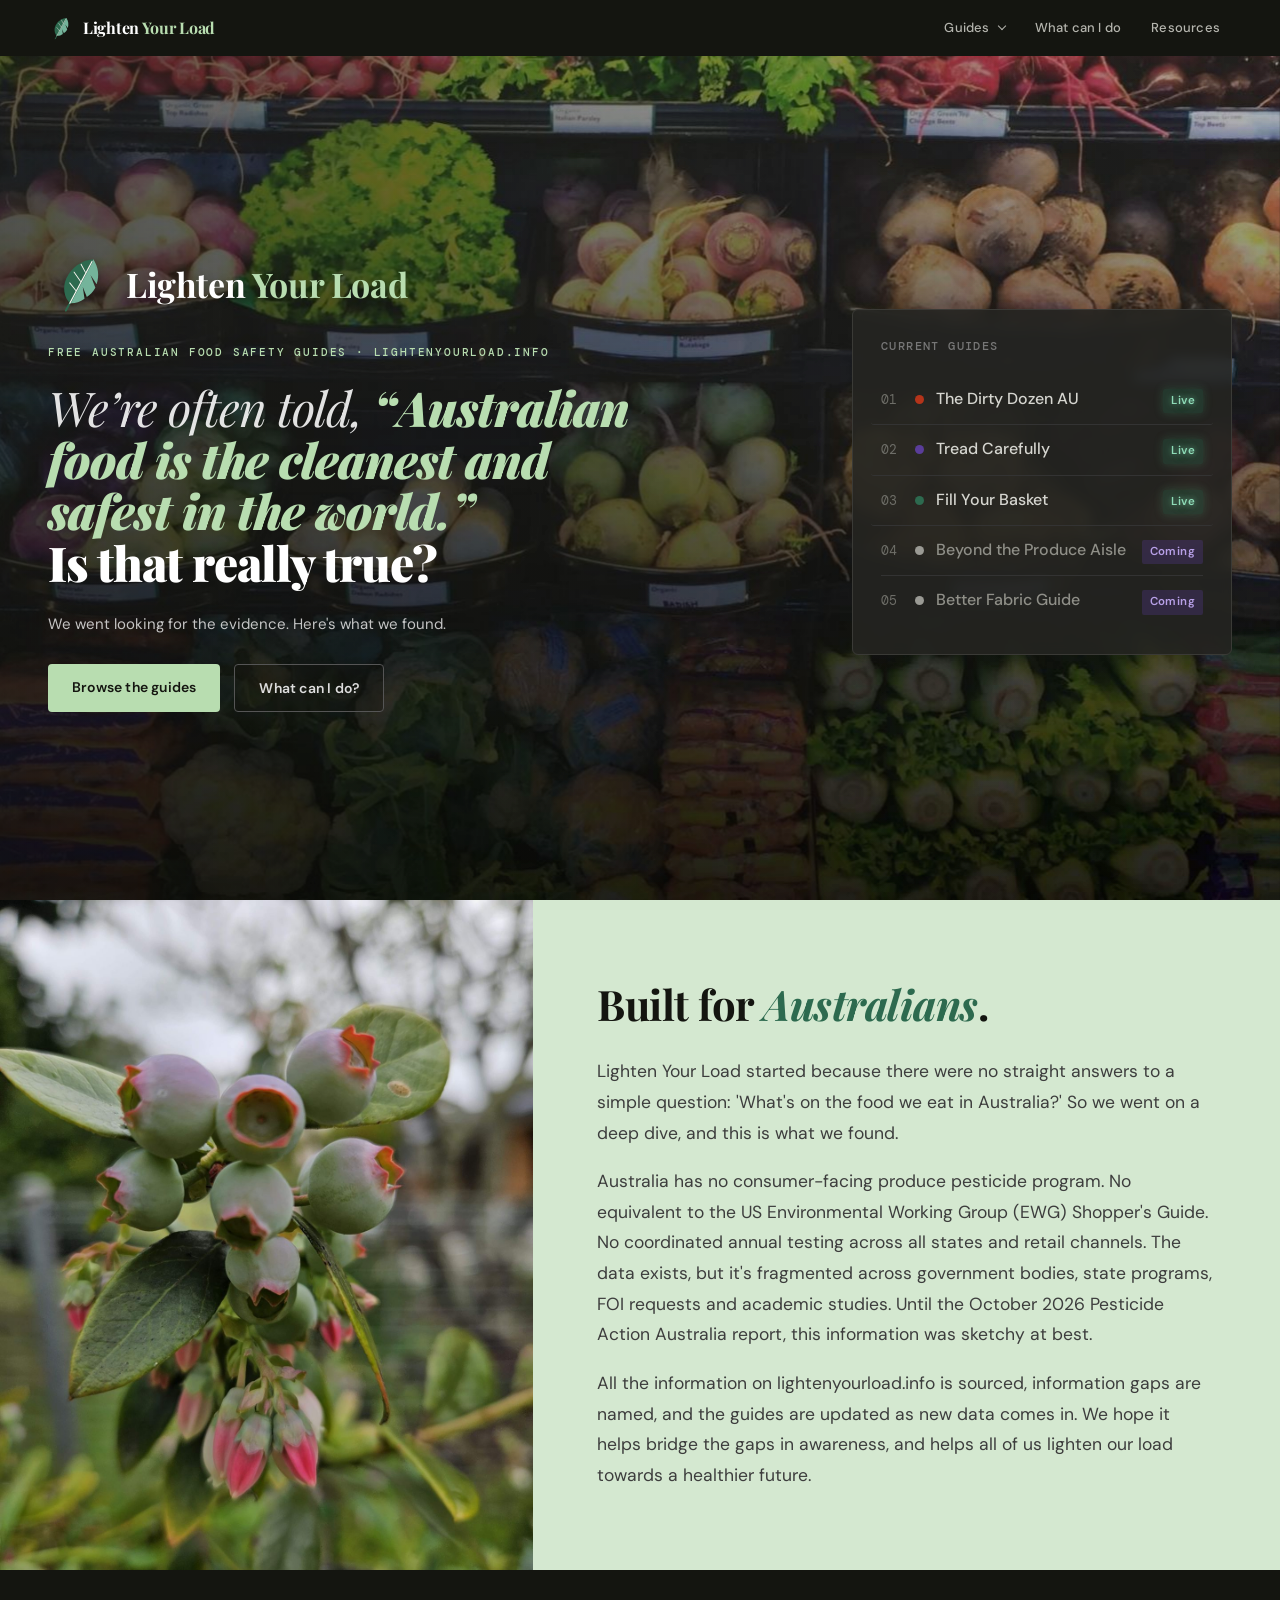
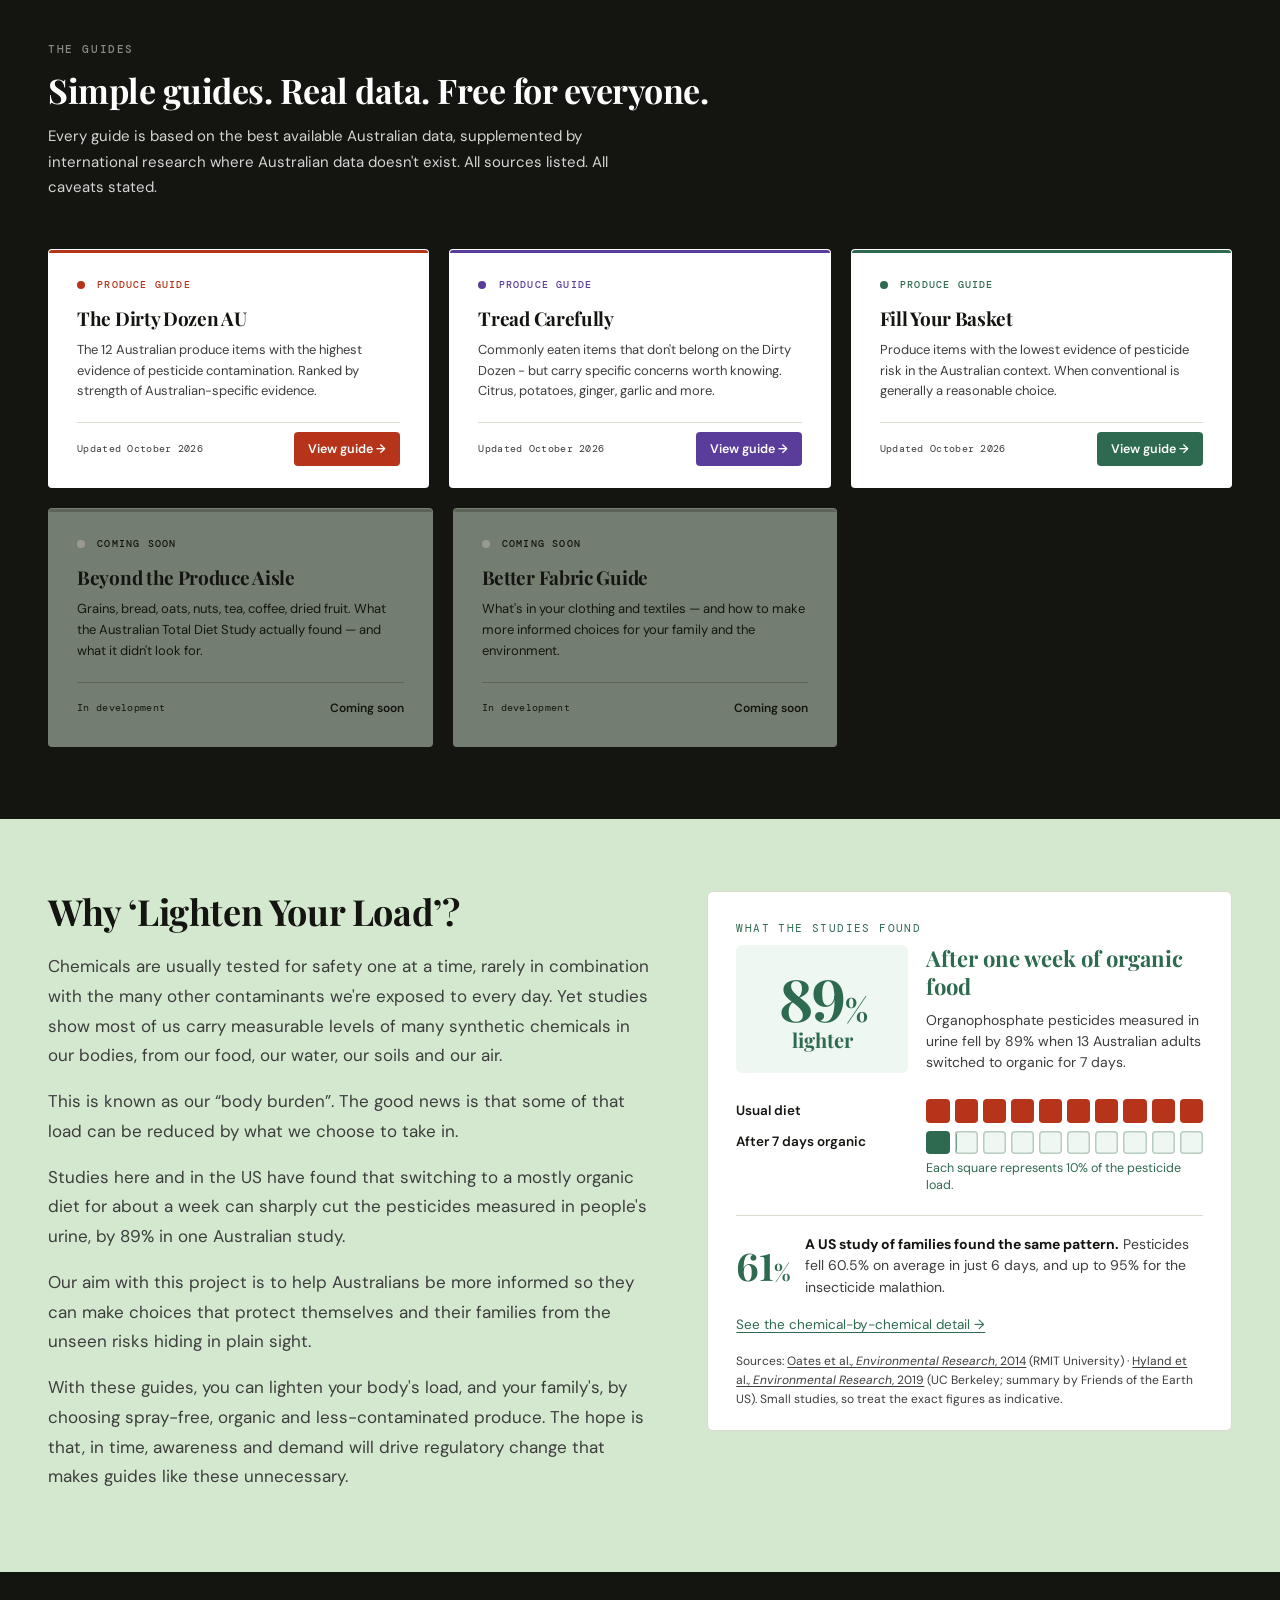
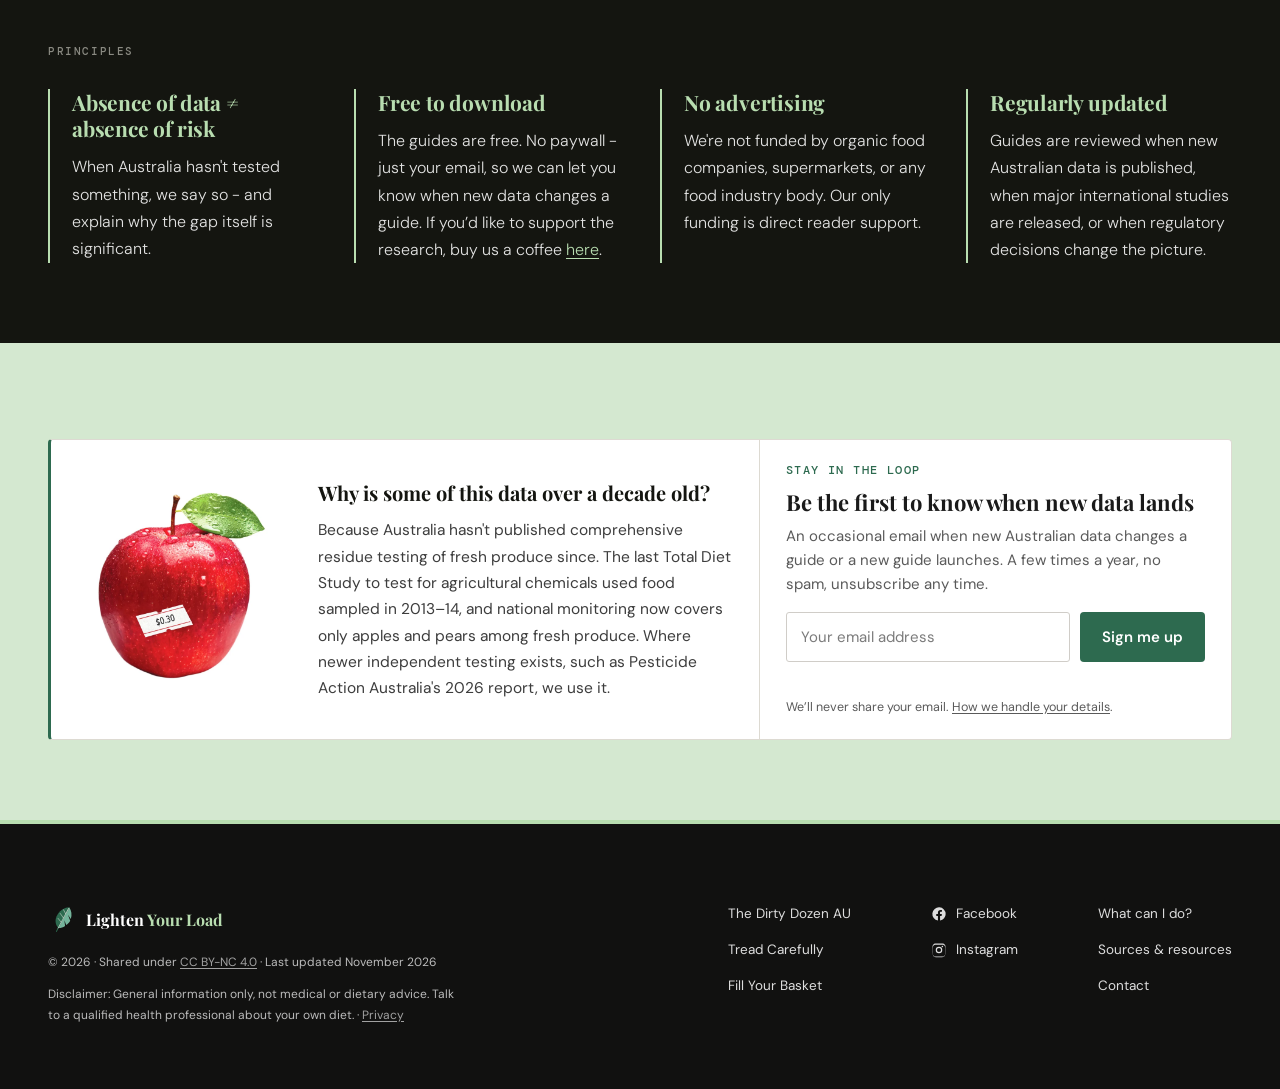
==== commit 589d3724: "Homepage chart: '89% lighter' in a light-green box; title and copy aligned with the squares Co-Autho" ====
--- a/index.html
+++ b/index.html
@@ -802,13 +802,17 @@
 
 /* ── LOAD CHART: big number + red/green squares (Nov 2026) ── */
 .sr-only { position: absolute; width: 1px; height: 1px; overflow: hidden; clip: rect(0 0 0 0); white-space: nowrap; }
-.load-hero { display: grid; grid-template-columns: auto minmax(0, 1fr); gap: 18px; align-items: center; margin: 4px 0 20px; }
-.load-big { font-family: 'Playfair Display', serif; font-weight: 700; font-size: 76px; line-height: 1; letter-spacing: -2px; color: var(--clean); font-variant-numeric: lining-nums; font-feature-settings: 'lnum' 1; }
+.load-grid { display: grid; grid-template-columns: 172px minmax(0, 1fr); gap: 0 18px; align-items: center; }
+.load-squares { display: contents; }
+.load-big { font-family: 'Playfair Display', serif; font-weight: 700; font-size: 58px; line-height: 1; letter-spacing: -1.5px; color: var(--clean); font-variant-numeric: lining-nums; font-feature-settings: 'lnum' 1; }
 .load-big span { font-size: .55em; }
-.load-hero .drop-title { margin-bottom: 6px; color: var(--clean); }
-.load-hero .drop-title { margin-bottom: 10px; }
-.load-hero .drop-desc { margin: 0 !important; }
-.load-grid { display: grid; grid-template-columns: auto minmax(0, 1fr); gap: 8px 16px; align-items: center; }
+.load-badge { background: var(--clean-lt); border-radius: 6px; padding: 14px 10px 12px; text-align: center; align-self: stretch; display: flex; flex-direction: column; justify-content: center; margin-bottom: 22px; }
+.load-badge-word { font-family: 'Playfair Display', serif; font-weight: 700; font-size: 20px; line-height: 1.1; color: var(--clean); margin-top: 2px; }
+.load-head { margin-bottom: 22px; }
+.load-head .drop-title { color: var(--clean); margin-bottom: 10px; }
+.load-head .drop-desc { margin: 0 !important; }
+.load-grid > .load-lab, .load-grid .load-squares > .load-lab { margin: 4px 0; }
+.load-squares > .load-blocks { margin: 4px 0; }
 .load-lab { font-size: 13.5px; font-weight: 600; color: var(--ink); white-space: nowrap; }
 .load-blocks { display: grid; grid-template-columns: repeat(10, minmax(0, 1fr)); gap: 5px; }
 .load-blocks i { display: block; aspect-ratio: 1; border-radius: 4px; background: var(--dirty); }
@@ -826,8 +830,10 @@
 .load-detail summary::-webkit-details-marker { display: none; }
 .load-detail[open] summary { margin-bottom: 14px; }
 @media (max-width: 600px) {
-  .load-big { font-size: 60px; }
-  .load-grid { grid-template-columns: minmax(0, 1fr); gap: 6px; }
+  .load-grid { grid-template-columns: minmax(0, 1fr); }
+  .load-badge { flex-direction: row; align-items: baseline; justify-content: flex-start; gap: 10px; padding: 12px 16px; margin-bottom: 14px; }
+  .load-big { font-size: 50px; }
+  .load-head { margin-bottom: 18px; }
   .load-key { grid-column: 1; }
   .load-blocks { gap: 4px; }
 }
@@ -1136,20 +1142,20 @@
       </div>
       <figure class="lyl-chart" aria-labelledby="drop-title">
         <div class="drop-kicker">What the studies found</div>
-        <div class="load-hero">
-          <div class="load-big" aria-hidden="true">89<span>%</span></div>
-          <div>
-            <h3 id="drop-title" class="drop-title"><span class="sr-only">89% </span>lighter, after one week of organic food</h3>
+        <div class="load-grid">
+          <div class="load-badge" aria-hidden="true"><div class="load-big">89<span>%</span></div><div class="load-badge-word">lighter</div></div>
+          <div class="load-head">
+            <h3 id="drop-title" class="drop-title"><span class="sr-only">89% lighter: </span>After one week of organic food</h3>
             <p class="drop-desc">Organophosphate pesticides measured in urine fell by 89% when 13 Australian adults switched to organic for 7 days.</p>
           </div>
-        </div>
-        <div class="load-grid" role="img" aria-label="Usual diet: 10 of 10 squares. After 7 days organic: just over 1 of 10 squares.">
+          <div class="load-squares" role="img" aria-label="Usual diet: 10 of 10 squares. After 7 days organic: just over 1 of 10 squares.">
           <div class="load-lab">Usual diet</div>
           <div class="load-blocks"><i></i><i></i><i></i><i></i><i></i><i></i><i></i><i></i><i></i><i></i></div>
           <div class="load-lab">After 7 days organic</div>
           <div class="load-blocks after"><i class="on"></i><i class="part"></i><i></i><i></i><i></i><i></i><i></i><i></i><i></i><i></i></div>
           <div></div>
           <p class="load-key">Each square represents 10% of the pesticide load.</p>
+          </div>
         </div>
         <div class="load-us">
           <div class="load-us-big" aria-hidden="true">61<span>%</span></div>
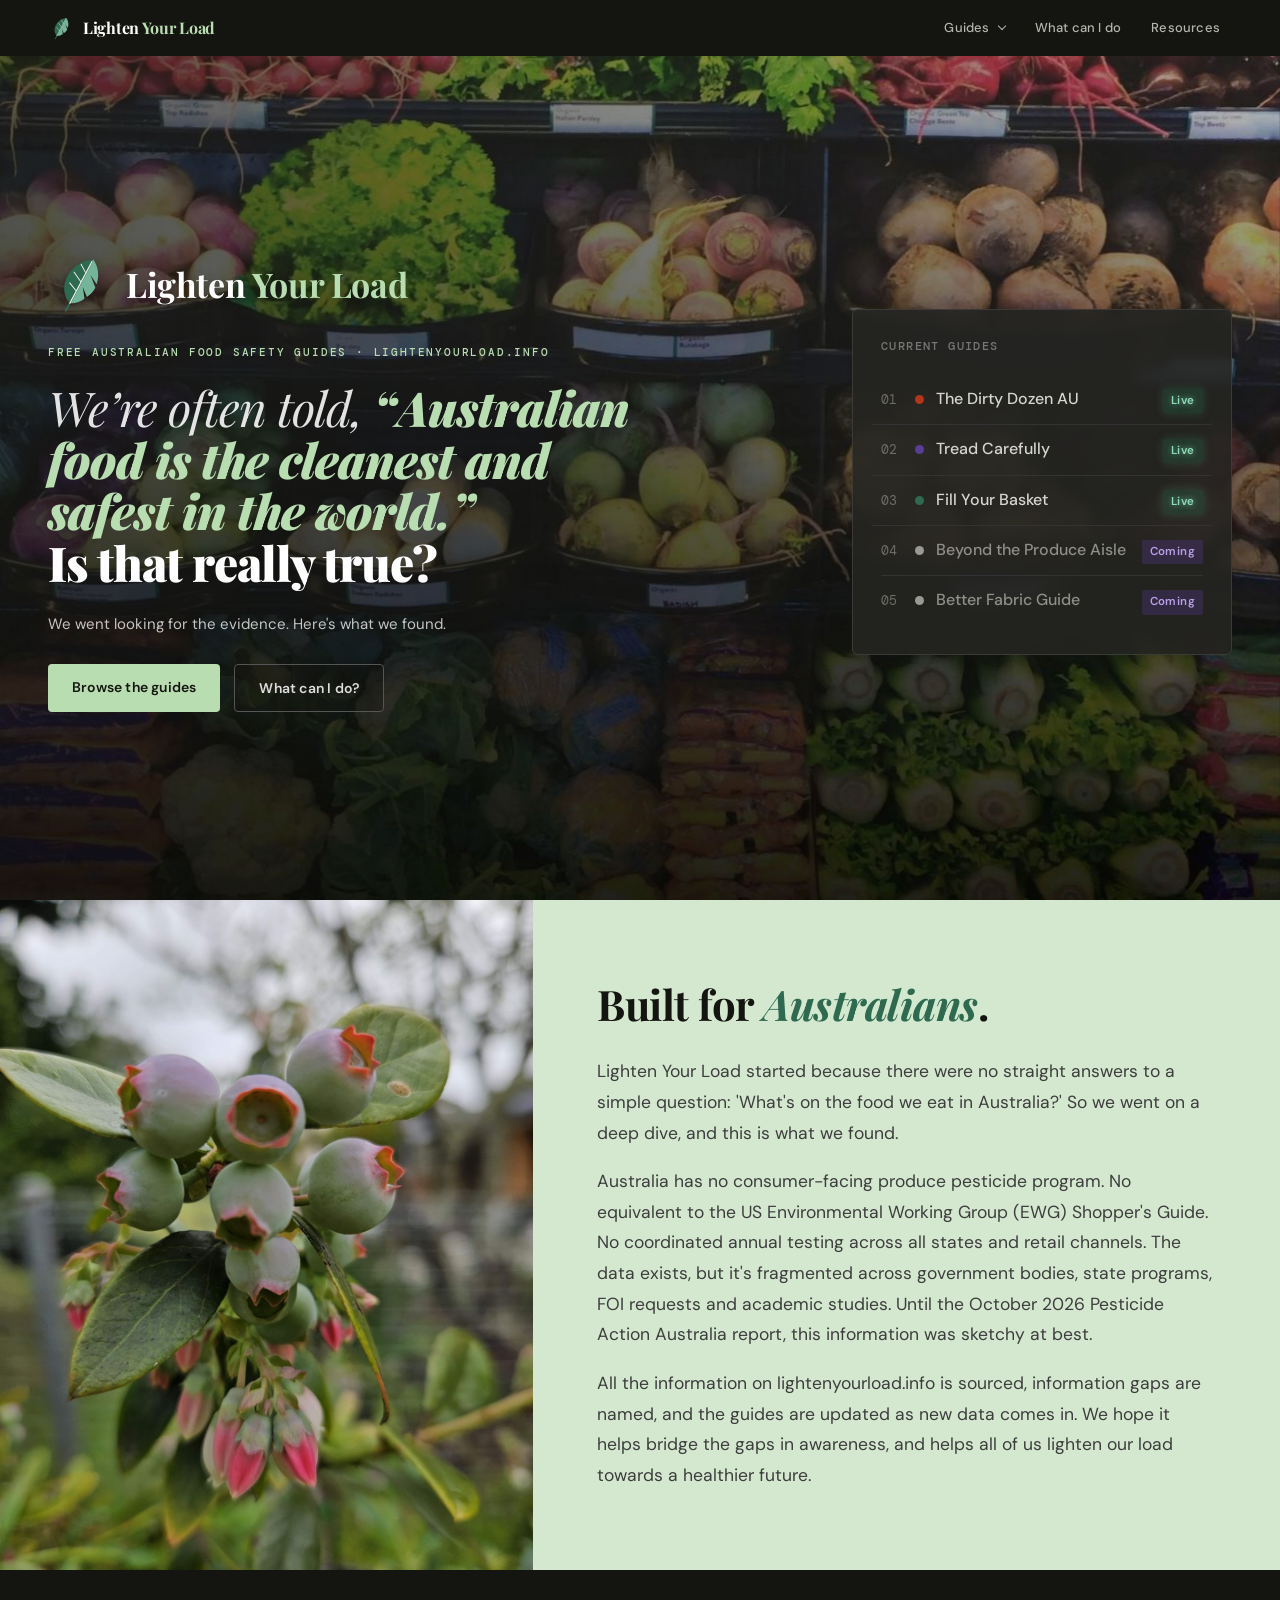
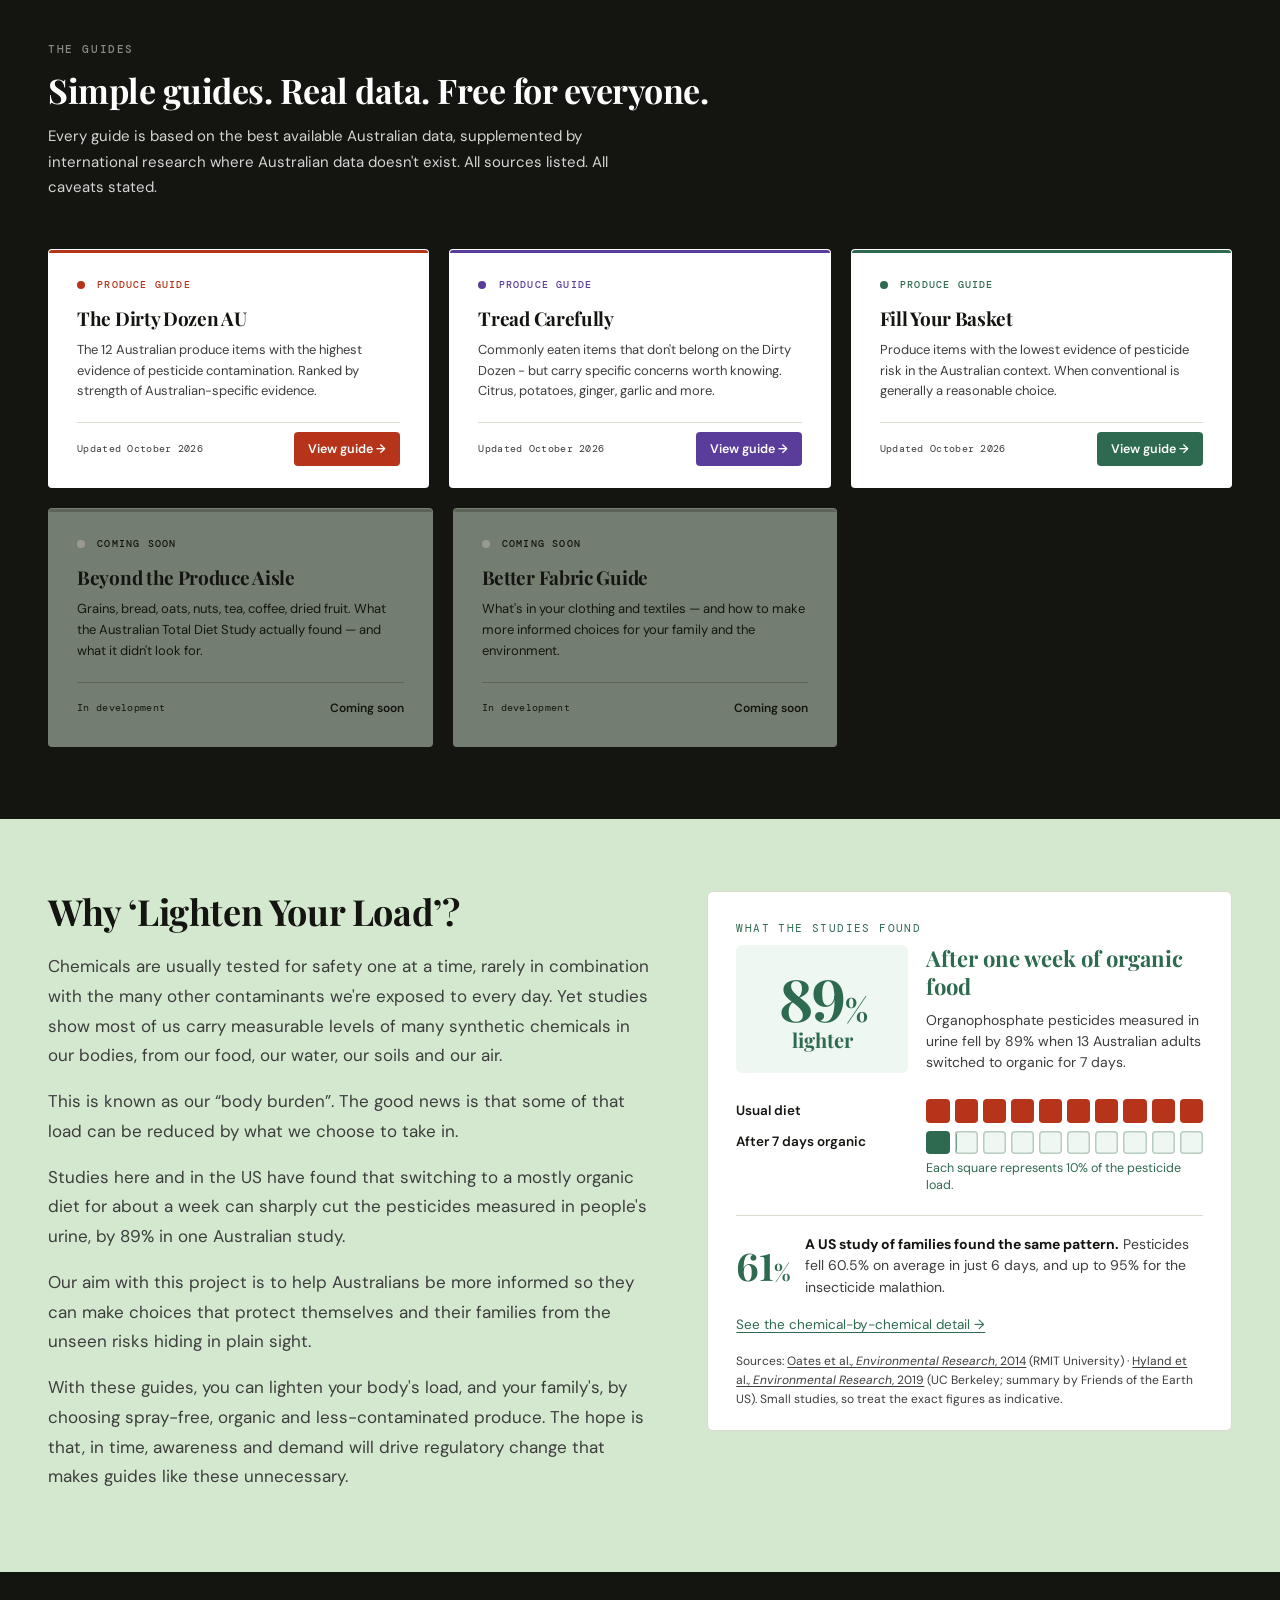
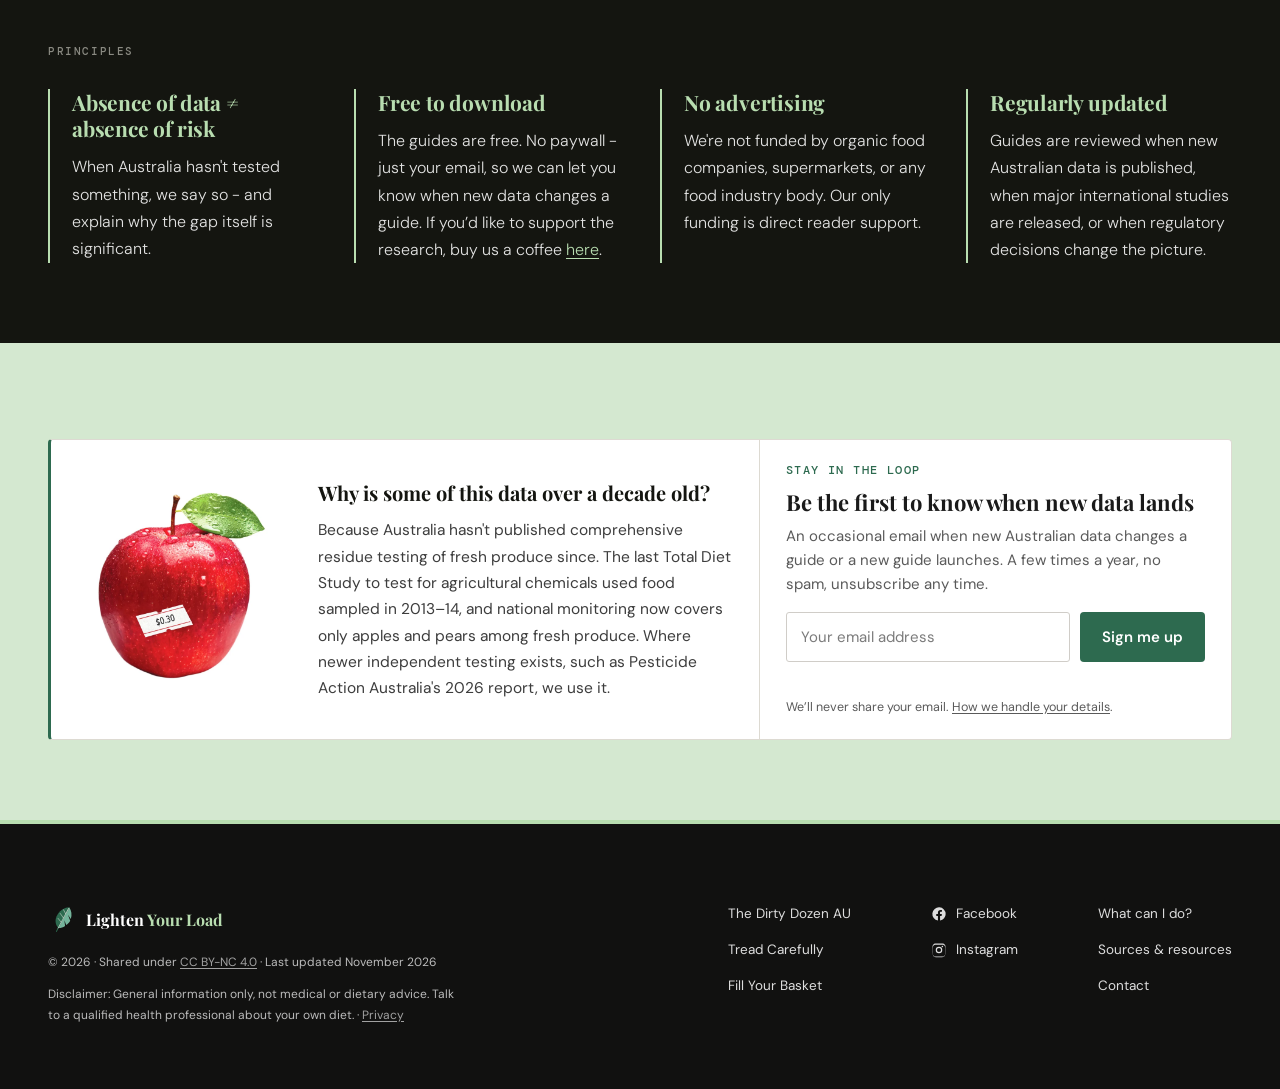
==== commit a4cf4989: "Chem-by-chem detail: pale red for the remaining part of each bar Co-Authored-By: Claude Opus 5.5 <no" ====
--- a/index.html
+++ b/index.html
@@ -829,6 +829,7 @@
 .load-detail summary { cursor: pointer; font-size: 13.5px; color: var(--clean); text-decoration: underline; text-underline-offset: 3px; list-style: none; display: inline-block; }
 .load-detail summary::-webkit-details-marker { display: none; }
 .load-detail[open] summary { margin-bottom: 14px; }
+.load-detail .drop-track { background: #f6d9d1; }
 @media (max-width: 600px) {
   .load-grid { grid-template-columns: minmax(0, 1fr); }
   .load-badge { flex-direction: row; align-items: baseline; justify-content: flex-start; gap: 10px; padding: 12px 16px; margin-bottom: 14px; }
